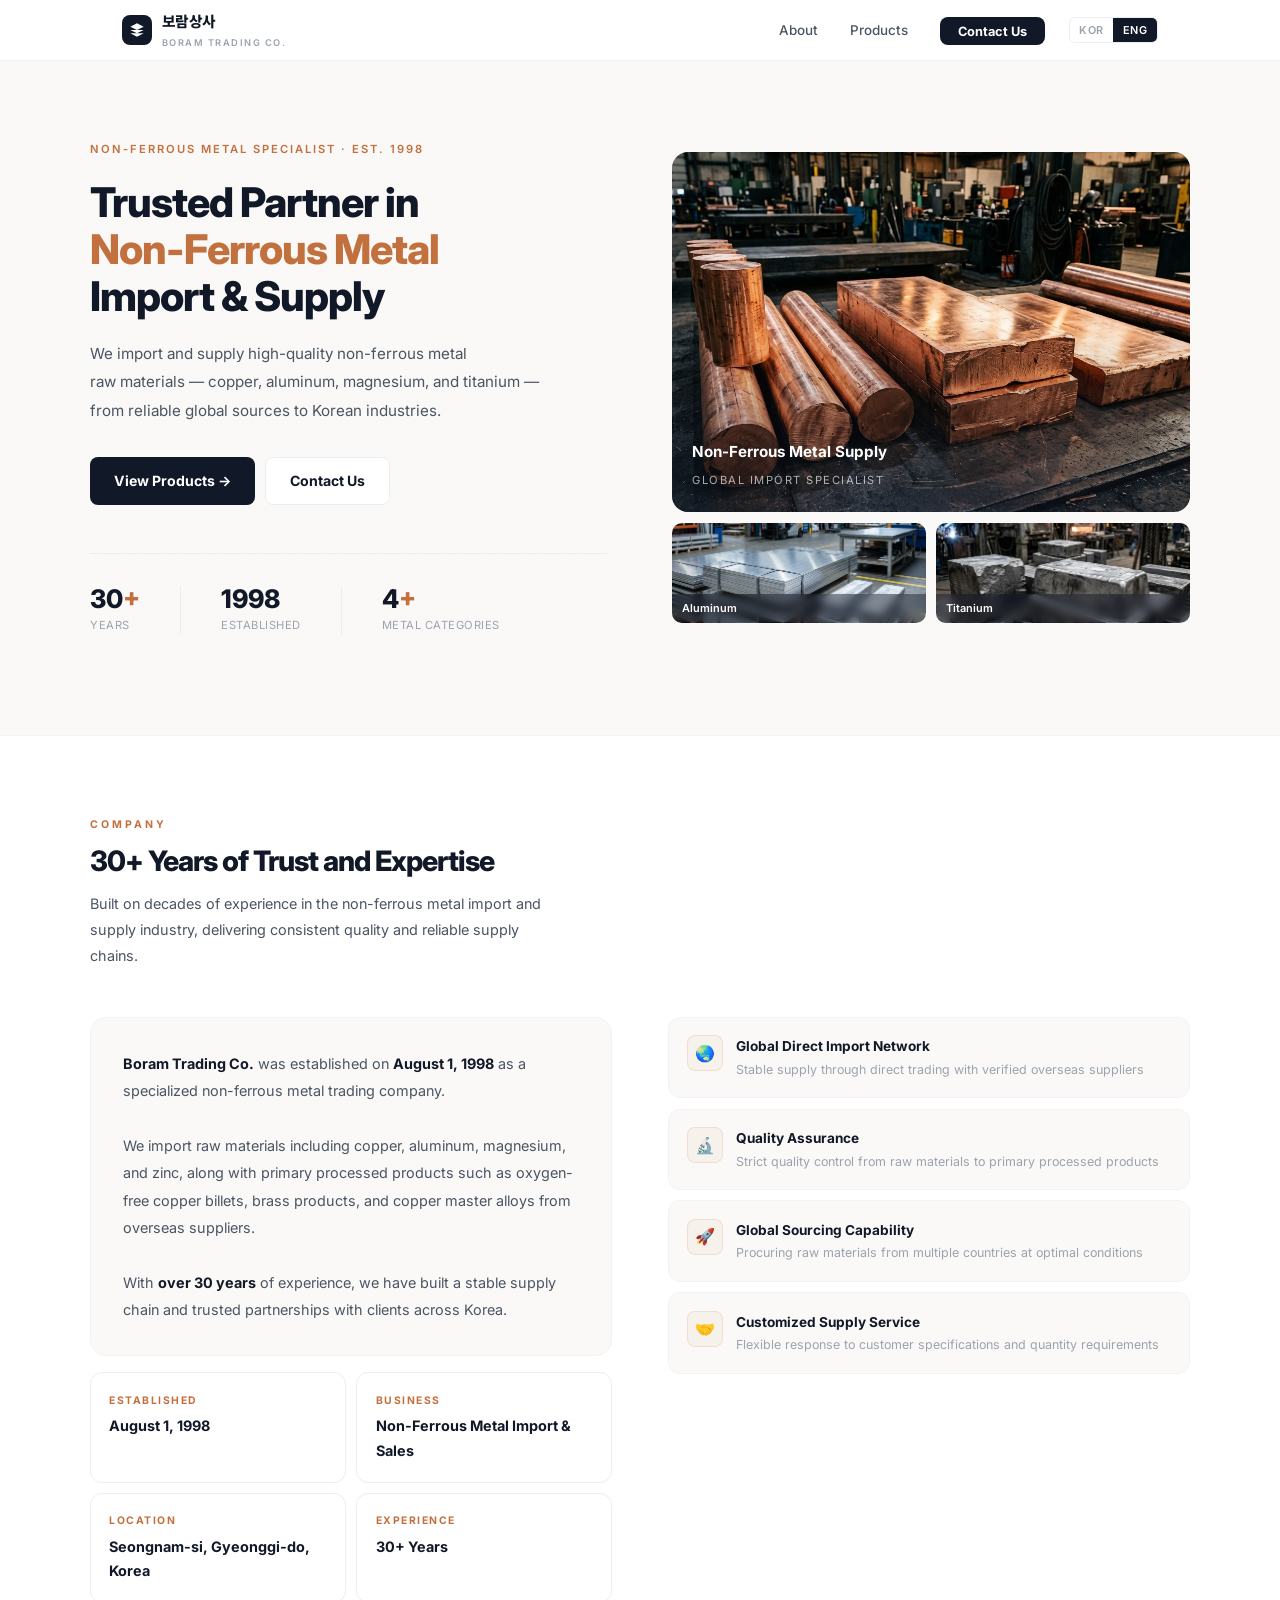
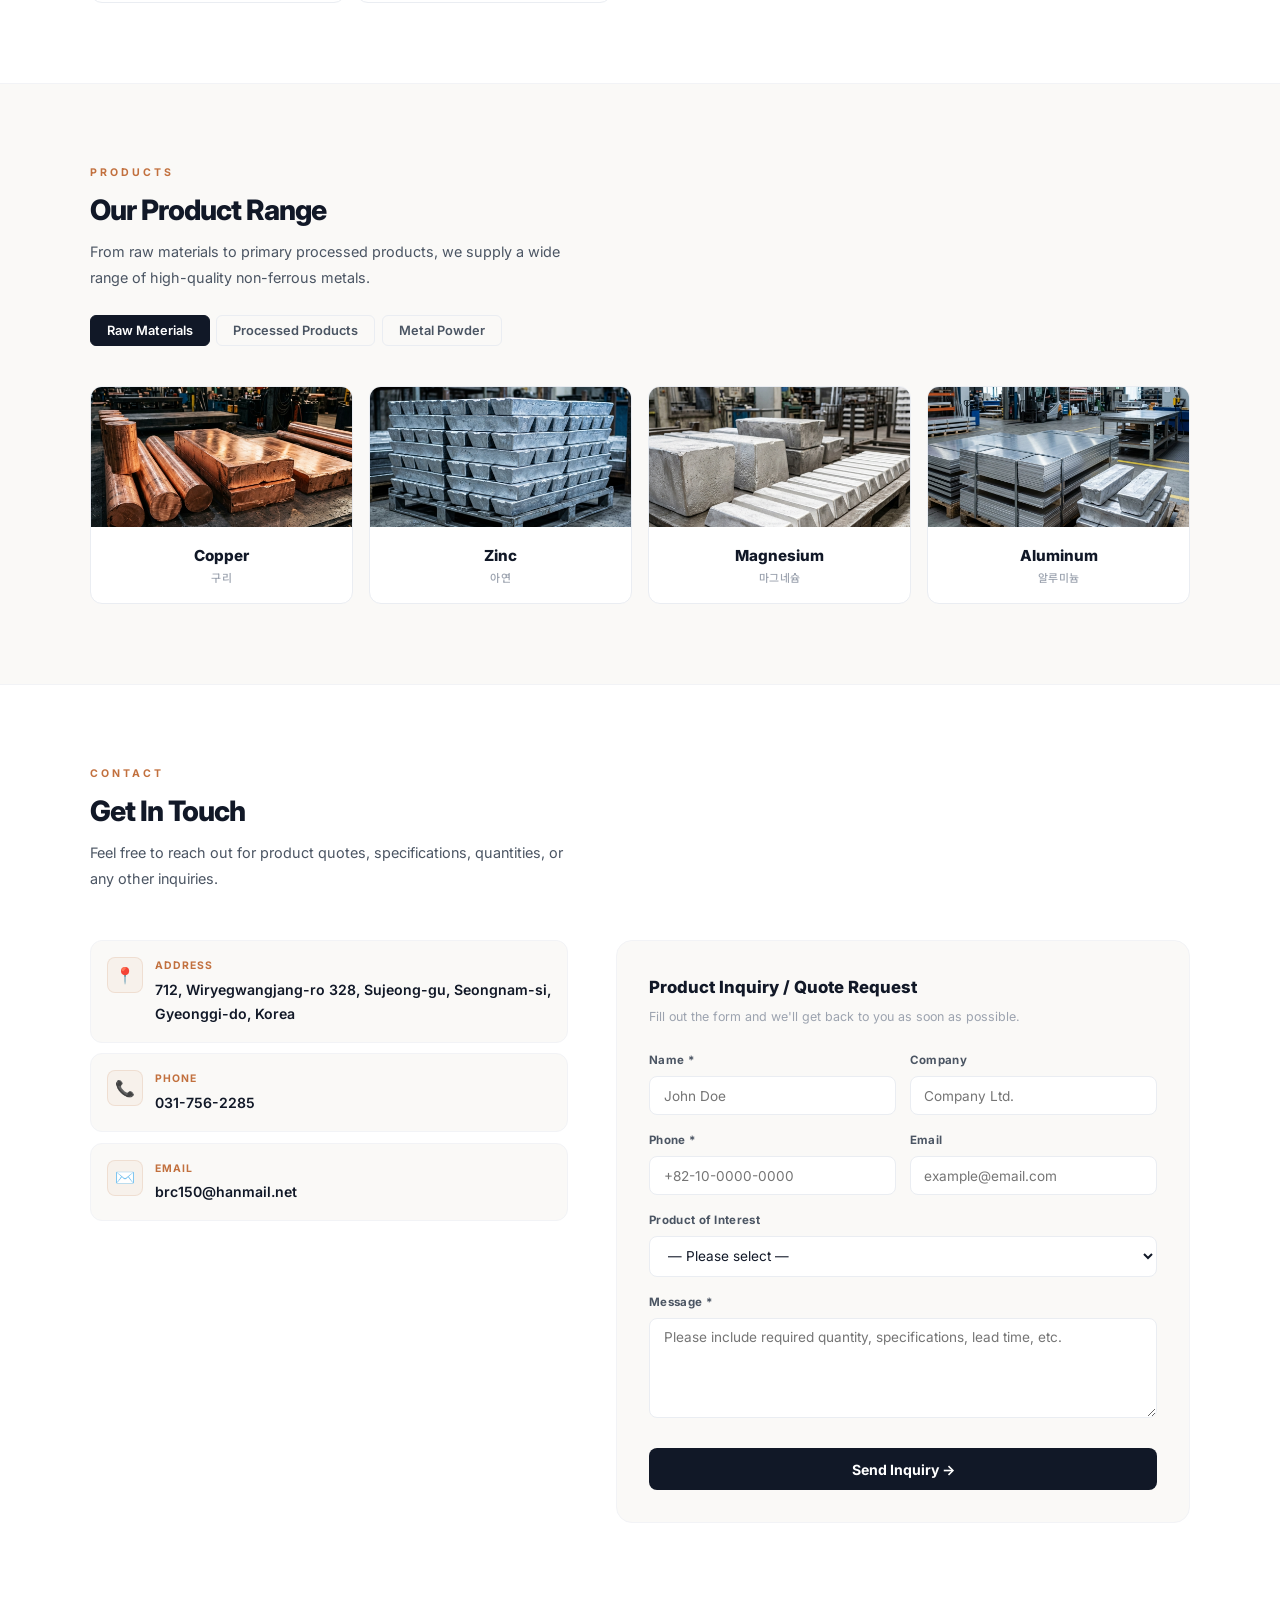
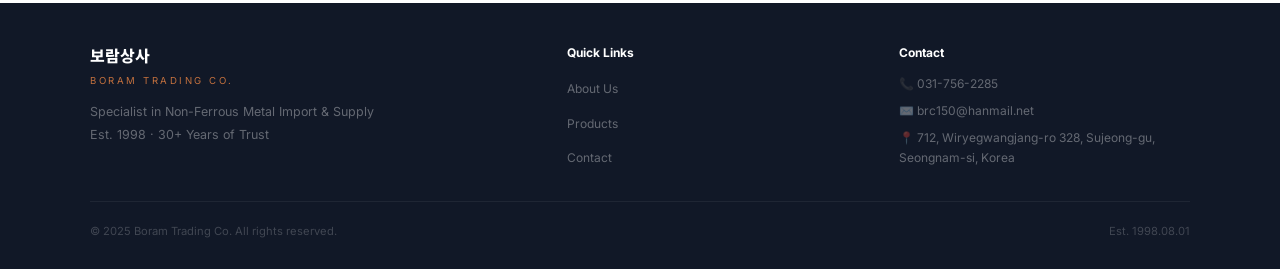
==== index_en.html @ 8846ade7 "Add files via upload" ====
<!DOCTYPE html>
<html lang="en">
<head>
  <meta charset="UTF-8" />
  <meta name="viewport" content="width=device-width, initial-scale=1.0" />
  <title>Boram Trading Co. | Non-Ferrous Metal Import & Supply</title>
  <meta name="description" content="Boram Trading Co. has been a trusted specialist in importing and supplying non-ferrous metal raw materials including copper, aluminum, magnesium, and titanium since 1998." />
  <link rel="preconnect" href="https://fonts.googleapis.com" />
  <link rel="preconnect" href="https://fonts.gstatic.com" crossorigin />
  <link href="https://fonts.googleapis.com/css2?family=Inter:wght@300;400;500;600;700;800;900&family=Noto+Sans+KR:wght@300;400;500;600;700;800&display=swap" rel="stylesheet" />
  <style>
    *, *::before, *::after { box-sizing: border-box; margin: 0; padding: 0; }
    :root {
      --white:#ffffff;--bg:#fafbfc;--bg-warm:#faf9f7;--border:#eaedf2;--border-lt:#f2f3f6;
      --ink:#111827;--ink-mid:#4b5563;--ink-soft:#9ca3af;
      --accent:#c2703e;--accent-hover:#a85d32;--accent-bg:rgba(194,112,62,.06);--accent-bdr:rgba(194,112,62,.15);
      --shadow-xs:0 1px 2px rgba(0,0,0,.04);--shadow-sm:0 1px 8px rgba(0,0,0,.06);--shadow-md:0 4px 24px rgba(0,0,0,.08);
      --radius:12px;--radius-lg:16px;--ease:.3s cubic-bezier(.4,0,.2,1);
    }
    html { scroll-behavior:smooth; }
    body { font-family:'Inter','Noto Sans KR',sans-serif; color:var(--ink); background:var(--white); line-height:1.7; }
    ::-webkit-scrollbar { width:4px; }
    ::-webkit-scrollbar-thumb { background:var(--border); border-radius:4px; }

    nav { position:fixed; top:0; width:100%; z-index:100; background:rgba(255,255,255,.92); backdrop-filter:blur(20px); border-bottom:1px solid var(--border-lt); }
    nav.scrolled { border-color:var(--border); }
    .n-inner { max-width:1100px; margin:0 auto; display:flex; align-items:center; justify-content:space-between; padding:0 2rem; height:60px; }
    .logo { display:flex; align-items:center; gap:.6rem; text-decoration:none; }
    .logo-mark { width:30px; height:30px; border-radius:8px; background:var(--ink); display:flex; align-items:center; justify-content:center; }
    .logo-mark svg { width:16px; height:16px; fill:var(--white); }
    .logo-name { font-size:.92rem; font-weight:800; color:var(--ink); letter-spacing:-.5px; }
    .logo-sub { font-size:.58rem; font-weight:600; color:var(--ink-soft); letter-spacing:1.5px; text-transform:uppercase; }
    .n-right { display:flex; align-items:center; gap:1.5rem; }
    .n-links { display:flex; gap:2rem; list-style:none; }
    .n-links a { font-size:.84rem; font-weight:500; color:var(--ink-mid); text-decoration:none; transition:color var(--ease); }
    .n-links a:hover { color:var(--ink); }
    .n-cta { background:var(--ink); color:var(--white)!important; padding:.42rem 1.1rem; border-radius:8px; font-weight:700!important; font-size:.8rem!important; transition:opacity var(--ease)!important; }
    .n-cta:hover { opacity:.85!important; }
    .lang { display:flex; border:1px solid var(--border); border-radius:6px; overflow:hidden; }
    .lang button { font-size:.68rem; font-weight:600; padding:.3rem .6rem; border:none; background:transparent; color:var(--ink-soft); cursor:pointer; font-family:'Inter',sans-serif; letter-spacing:.5px; transition:all var(--ease); }
    .lang button.active { background:var(--ink); color:var(--white); }
    .hamburger { display:none; flex-direction:column; gap:4px; cursor:pointer; }
    .hamburger span { width:20px; height:1.5px; background:var(--ink); }

    .hero { padding:140px 2rem 100px; background:var(--bg-warm); position:relative; overflow:hidden; }
    .hero::before { content:''; position:absolute; inset:0; pointer-events:none; opacity:.35; background:url("data:image/svg+xml,%3Csvg width='40' height='40' xmlns='http://www.w3.org/2000/svg'%3E%3Cfilter id='n'%3E%3CfeTurbulence baseFrequency='.8' numOctaves='4' stitchTiles='stitch'/%3E%3C/filter%3E%3Crect width='100%25' height='100%25' filter='url(%23n)' opacity='.04'/%3E%3C/svg%3E"); }
    .hero::after { content:''; position:absolute; top:60px; left:50%; transform:translateX(-50%); width:200px; height:1px; background:linear-gradient(90deg,transparent,var(--accent-bdr),transparent); }
    .hero-inner { max-width:1100px; margin:0 auto; display:grid; grid-template-columns:1fr 1fr; gap:4rem; align-items:center; position:relative; z-index:1; }
    .hero-eyebrow { font-size:.7rem; font-weight:600; letter-spacing:2px; text-transform:uppercase; color:var(--accent); margin-bottom:1.25rem; animation:fadeUp .6s ease both; }
    h1 { font-size:clamp(2rem,3.2vw,2.8rem); font-weight:800; line-height:1.15; letter-spacing:-1px; color:var(--ink); margin-bottom:1.25rem; animation:fadeUp .6s .08s ease both; }
    h1 em { font-style:normal; color:var(--accent); }
    .hero-desc { font-size:.95rem; color:var(--ink-mid); line-height:1.85; margin-bottom:2rem; animation:fadeUp .6s .16s ease both; }
    .hero-btns { display:flex; gap:.65rem; animation:fadeUp .6s .24s ease both; }
    .btn { display:inline-flex; align-items:center; gap:.4rem; padding:.7rem 1.5rem; border-radius:8px; font-size:.88rem; font-weight:700; text-decoration:none; cursor:pointer; border:none; transition:all var(--ease); font-family:'Inter','Noto Sans KR',sans-serif; }
    .btn-dark { background:var(--ink); color:var(--white); }
    .btn-dark:hover { opacity:.88; }
    .btn-light { background:var(--white); color:var(--ink); border:1px solid var(--border); }
    .btn-light:hover { border-color:var(--ink); }
    .hero-stats { display:flex; gap:2.5rem; margin-top:3rem; padding-top:2rem; border-top:1px solid var(--border); animation:fadeUp .6s .32s ease both; }
    .st-num { font-family:'Inter',sans-serif; font-size:1.6rem; font-weight:800; color:var(--ink); line-height:1; margin-bottom:.25rem; }
    .st-num b { color:var(--accent); font-weight:inherit; }
    .st-lab { font-size:.7rem; color:var(--ink-soft); letter-spacing:.5px; text-transform:uppercase; }
    .hero-vis { animation:fadeUp .7s .2s ease both; }
    .hero-img-main { border-radius:var(--radius-lg); overflow:hidden; height:360px; position:relative; }
    .hero-img-main img { width:100%; height:100%; object-fit:cover; }
    .hero-img-main::after { content:''; position:absolute; inset:0; background:linear-gradient(to top,rgba(17,24,39,.5) 0%,transparent 50%); }
    .hero-img-cap { position:absolute; bottom:1.25rem; left:1.25rem; z-index:1; }
    .hero-img-cap strong { display:block; font-size:.95rem; font-weight:700; color:white; }
    .hero-img-cap span { font-size:.7rem; color:rgba(255,255,255,.65); letter-spacing:1.5px; text-transform:uppercase; }
    .hero-thumbs { display:grid; grid-template-columns:1fr 1fr; gap:.65rem; margin-top:.65rem; }
    .thumb { border-radius:10px; overflow:hidden; height:100px; position:relative; }
    .thumb img { width:100%; height:100%; object-fit:cover; transition:transform .5s ease; }
    .thumb:hover img { transform:scale(1.06); }
    .thumb-label { position:absolute; bottom:0; left:0; right:0; background:rgba(17,24,39,.45); backdrop-filter:blur(4px); color:white; font-size:.68rem; font-weight:600; padding:.3rem .6rem; }

    section { padding:80px 2rem; }
    .inner { max-width:1100px; margin:0 auto; }
    .tag { font-size:.66rem; font-weight:700; letter-spacing:3px; text-transform:uppercase; color:var(--accent); margin-bottom:.6rem; }
    .sec-title { font-size:clamp(1.5rem,2.2vw,2rem); font-weight:800; letter-spacing:-1px; line-height:1.3; margin-bottom:.7rem; color:var(--ink); }
    .sec-desc { font-size:.9rem; color:var(--ink-mid); max-width:480px; line-height:1.8; }

    #about { background:var(--white); border-top:1px solid var(--border-lt); }
    .about-grid { display:grid; grid-template-columns:1fr 1fr; gap:3.5rem; margin-top:3rem; align-items:start; }
    .about-text { background:var(--bg-warm); border-radius:var(--radius-lg); padding:2rem; border:1px solid var(--border-lt); margin-bottom:1rem; }
    .about-text p { font-size:.9rem; color:var(--ink-mid); line-height:1.9; }
    .about-text strong { color:var(--ink); }
    .kpi-row { display:grid; grid-template-columns:1fr 1fr; gap:.65rem; }
    .kpi { background:var(--white); border:1px solid var(--border); border-radius:var(--radius); padding:1.15rem; transition:transform var(--ease); }
    .kpi:hover { transform:translateY(-2px); }
    .kpi-lab { font-size:.65rem; font-weight:700; color:var(--accent); letter-spacing:1.5px; text-transform:uppercase; margin-bottom:.3rem; }
    .kpi-val { font-size:.9rem; font-weight:700; color:var(--ink); }
    .feat-list { display:flex; flex-direction:column; gap:.65rem; }
    .feat { display:flex; gap:.85rem; padding:1.1rem; border-radius:var(--radius); border:1px solid var(--border-lt); background:var(--bg-warm); transition:border-color var(--ease),transform var(--ease); }
    .feat:hover { border-color:var(--border); transform:translateX(3px); }
    .feat-ico { width:36px; height:36px; border-radius:8px; flex-shrink:0; background:var(--accent-bg); border:1px solid var(--accent-bdr); display:flex; align-items:center; justify-content:center; font-size:1rem; }
    .feat-t { font-size:.85rem; font-weight:700; color:var(--ink); margin-bottom:.15rem; }
    .feat-d { font-size:.78rem; color:var(--ink-soft); line-height:1.5; }

    #products { background:var(--bg-warm); border-top:1px solid var(--border-lt); }
    .prod-head { margin-bottom:2.5rem; }
    .tabs { display:flex; gap:.4rem; margin-top:1.5rem; }
    .tab { background:transparent; border:1px solid var(--border); color:var(--ink-mid); border-radius:6px; padding:.42rem 1rem; font-size:.8rem; font-weight:600; cursor:pointer; transition:all var(--ease); font-family:'Inter','Noto Sans KR',sans-serif; }
    .tab:hover { color:var(--ink); border-color:var(--ink-mid); }
    .tab.active { background:var(--ink); color:var(--white); border-color:var(--ink); }
    .panel { display:none; }
    .panel.active { display:block; animation:fadeUp .3s ease; }
    .raw-g { display:grid; grid-template-columns:repeat(4,1fr); gap:1rem; }
    .raw-c { background:var(--white); border:1px solid var(--border); border-radius:var(--radius); overflow:hidden; transition:all var(--ease); }
    .raw-c:hover { border-color:var(--accent-bdr); box-shadow:var(--shadow-md); transform:translateY(-3px); }
    .raw-c-img { height:140px; overflow:hidden; }
    .raw-c-img img { width:100%; height:100%; object-fit:cover; transition:transform .5s ease; }
    .raw-c:hover .raw-c-img img { transform:scale(1.05); }
    .raw-c-body { padding:1rem; text-align:center; }
    .raw-c-name { font-size:.95rem; font-weight:800; color:var(--ink); }
    .raw-c-en { font-size:.68rem; font-weight:500; color:var(--ink-soft); letter-spacing:.5px; }
    .nf-g { display:grid; grid-template-columns:repeat(3,1fr); gap:1rem; }
    .nf-c { background:var(--white); border:1px solid var(--border); border-radius:var(--radius); overflow:hidden; transition:all var(--ease); }
    .nf-c:hover { border-color:var(--accent-bdr); box-shadow:var(--shadow-md); transform:translateY(-3px); }
    .nf-c.wide { grid-column:span 2; }
    .nf-c-img { height:175px; overflow:hidden; position:relative; }
    .nf-c-img img { width:100%; height:100%; object-fit:cover; transition:transform .5s ease; }
    .nf-c:hover .nf-c-img img { transform:scale(1.05); }
    .nf-badge { position:absolute; top:.65rem; left:.65rem; background:rgba(255,255,255,.9); backdrop-filter:blur(4px); border-radius:100px; padding:.2rem .65rem; font-size:.64rem; font-weight:700; color:var(--ink); letter-spacing:.5px; text-transform:uppercase; }
    .nf-body { padding:1.25rem; }
    .nf-head { margin-bottom:.85rem; }
    .nf-name { font-size:.95rem; font-weight:800; color:var(--ink); }
    .p-list { list-style:none; }
    .p-list li { font-size:.82rem; color:var(--ink-mid); padding:.4rem 0; border-bottom:1px solid var(--border-lt); display:flex; align-items:center; gap:.5rem; }
    .p-list li:last-child { border-bottom:none; }
    .p-list li::before { content:''; width:4px; height:4px; border-radius:50%; background:var(--accent); flex-shrink:0; }
    .p-list li b { color:var(--ink); font-weight:600; }
    .alloy-sec { margin-top:1rem; padding-top:1rem; border-top:1px solid var(--border-lt); }
    .alloy-lab { font-size:.65rem; font-weight:700; color:var(--accent); letter-spacing:1.5px; text-transform:uppercase; margin-bottom:.6rem; }
    .chips { display:flex; flex-wrap:wrap; gap:.35rem; }
    .chip { background:var(--accent-bg); border:1px solid var(--accent-bdr); color:var(--accent); border-radius:100px; padding:.25rem .75rem; font-size:.75rem; font-weight:700; transition:all var(--ease); }
    .chip:hover { background:var(--accent); color:var(--white); border-color:var(--accent); }
    .powder-g { display:grid; grid-template-columns:1fr 1fr; gap:2.5rem; align-items:center; }
    .powder-img { border-radius:var(--radius-lg); overflow:hidden; height:280px; }
    .powder-img img { width:100%; height:100%; object-fit:cover; }
    .powder-txt h3 { font-size:1.35rem; font-weight:800; color:var(--ink); letter-spacing:-.5px; margin-bottom:.65rem; }
    .powder-txt p { font-size:.9rem; color:var(--ink-mid); line-height:1.85; margin-bottom:1.5rem; }

    #contact { background:var(--white); border-top:1px solid var(--border-lt); }
    .contact-g { display:grid; grid-template-columns:1fr 1.2fr; gap:3rem; margin-top:3rem; align-items:start; }
    .c-cards { display:flex; flex-direction:column; gap:.65rem; }
    .c-card { display:flex; gap:.75rem; padding:1rem; border-radius:var(--radius); border:1px solid var(--border-lt); background:var(--bg-warm); transition:border-color var(--ease); }
    .c-card:hover { border-color:var(--border); }
    .c-ico { width:36px; height:36px; border-radius:8px; flex-shrink:0; background:var(--accent-bg); border:1px solid var(--accent-bdr); display:flex; align-items:center; justify-content:center; font-size:1rem; }
    .c-lab { font-size:.65rem; font-weight:700; color:var(--accent); letter-spacing:1px; text-transform:uppercase; margin-bottom:.2rem; }
    .c-val { font-size:.88rem; font-weight:600; color:var(--ink); }
    .c-val a { color:inherit; text-decoration:none; }
    .c-val a:hover { color:var(--accent); }
    .form-box { background:var(--bg-warm); border:1px solid var(--border-lt); border-radius:var(--radius-lg); padding:2rem; }
    .form-title { font-size:1.05rem; font-weight:800; color:var(--ink); margin-bottom:.25rem; }
    .form-sub { font-size:.78rem; color:var(--ink-soft); margin-bottom:1.5rem; }
    .fg { margin-bottom:1rem; }
    .fl { display:block; font-size:.72rem; font-weight:700; color:var(--ink-mid); margin-bottom:.35rem; letter-spacing:.3px; }
    .fi,.ft,.fs { width:100%; padding:.65rem .85rem; border:1px solid var(--border); border-radius:8px; font-family:'Inter','Noto Sans KR',sans-serif; font-size:.85rem; color:var(--ink); background:var(--white); outline:none; transition:border-color var(--ease); }
    .fi:focus,.ft:focus,.fs:focus { border-color:var(--accent); }
    .ft { resize:vertical; min-height:100px; }
    .fr { display:grid; grid-template-columns:1fr 1fr; gap:.85rem; }
    .f-btn { width:100%; background:var(--ink); color:var(--white); border:none; border-radius:8px; padding:.8rem; font-size:.88rem; font-weight:700; font-family:'Inter','Noto Sans KR',sans-serif; cursor:pointer; transition:opacity var(--ease); margin-top:.35rem; }
    .f-btn:hover { opacity:.85; }
    .f-ok { display:none; text-align:center; padding:2rem; }
    .f-ok p { color:var(--ink-mid); font-size:.88rem; }

    footer { background:var(--ink); padding:2.5rem 2rem 1.75rem; }
    .foot-inner { max-width:1100px; margin:0 auto; display:grid; grid-template-columns:1.5fr 1fr 1fr; gap:2.5rem; }
    .foot-name { font-size:1rem; font-weight:800; color:white; margin-bottom:.15rem; }
    .foot-en { font-size:.6rem; letter-spacing:2.5px; color:var(--accent); text-transform:uppercase; margin-bottom:.75rem; }
    .foot-tag { font-size:.78rem; color:rgba(255,255,255,.35); line-height:1.8; }
    .foot-col-t { font-size:.75rem; font-weight:700; color:white; margin-bottom:.65rem; }
    .foot-links { list-style:none; }
    .foot-links li { margin-bottom:.45rem; }
    .foot-links a { font-size:.75rem; color:rgba(255,255,255,.35); text-decoration:none; transition:color var(--ease); }
    .foot-links a:hover { color:var(--accent); }
    .foot-info li { font-size:.75rem; color:rgba(255,255,255,.35); margin-bottom:.4rem; list-style:none; }
    .foot-bot { max-width:1100px; margin:1.5rem auto 0; padding-top:1.25rem; border-top:1px solid rgba(255,255,255,.06); display:flex; justify-content:space-between; flex-wrap:wrap; gap:.5rem; font-size:.7rem; color:rgba(255,255,255,.2); }

    @keyframes fadeUp { from{opacity:0;transform:translateY(16px);}to{opacity:1;transform:none;} }
    .reveal { opacity:0; transform:translateY(18px); transition:opacity .55s ease,transform .55s ease; }
    .reveal.visible { opacity:1; transform:none; }

    @media(max-width:960px) {
      .hero-inner{grid-template-columns:1fr;}.hero-vis{display:none;}.about-grid{grid-template-columns:1fr;gap:2rem;}.nf-g{grid-template-columns:1fr;}.nf-c.wide{grid-column:span 1;}.raw-g{grid-template-columns:1fr 1fr;}.contact-g{grid-template-columns:1fr;}.foot-inner{grid-template-columns:1fr;gap:1.5rem;}.powder-g{grid-template-columns:1fr;}
    }
    @media(max-width:600px) {
      section{padding:60px 1.25rem;}.n-links{display:none;}.n-links.open{display:flex;flex-direction:column;position:fixed;top:60px;left:0;right:0;background:white;padding:1.25rem;z-index:99;border-bottom:1px solid var(--border);}.n-links.open li{border-bottom:1px solid var(--border-lt);}.n-links.open a{display:block;padding:.8rem 0;}.hamburger{display:flex;}.raw-g{grid-template-columns:1fr 1fr;}.kpi-row{grid-template-columns:1fr;}.fr{grid-template-columns:1fr;}
    }
  </style>
</head>
<body>
  <nav id="navbar">
    <div class="n-inner">
      <a href="#top" class="logo">
        <div class="logo-mark"><svg viewBox="0 0 24 24"><path d="M12 2L2 7l10 5 10-5-10-5zM2 17l10 5 10-5M2 12l10 5 10-5"/></svg></div>
        <div><div class="logo-name">보람상사</div><div class="logo-sub">Boram Trading Co.</div></div>
      </a>
      <div class="n-right">
        <ul class="n-links" id="navLinks">
          <li><a href="#about">About</a></li>
          <li><a href="#products">Products</a></li>
          <li><a href="#contact" class="n-cta">Contact Us</a></li>
        </ul>
        <div class="lang">
          <button onclick="window.location.href='index.html'">KOR</button>
          <button class="active">ENG</button>
        </div>
        <div class="hamburger" onclick="document.getElementById('navLinks').classList.toggle('open')"><span></span><span></span><span></span></div>
      </div>
    </div>
  </nav>

  <section class="hero" id="top">
    <div class="hero-inner">
      <div>
        <div class="hero-eyebrow">Non-Ferrous Metal Specialist · Est. 1998</div>
        <h1>Trusted Partner in<br /><em>Non-Ferrous Metal</em><br />Import & Supply</h1>
        <p class="hero-desc">We import and supply high-quality non-ferrous metal<br />raw materials — copper, aluminum, magnesium, and titanium —<br />from reliable global sources to Korean industries.</p>
        <div class="hero-btns">
          <a href="#products" class="btn btn-dark">View Products →</a>
          <a href="#contact" class="btn btn-light">Contact Us</a>
        </div>
        <div class="hero-stats">
          <div><div class="st-num">30<b>+</b></div><div class="st-lab">Years</div></div>
          <div style="width:1px;background:var(--border)"></div>
          <div><div class="st-num">1998</div><div class="st-lab">Established</div></div>
          <div style="width:1px;background:var(--border)"></div>
          <div><div class="st-num">4<b>+</b></div><div class="st-lab">Metal Categories</div></div>
        </div>
      </div>
      <div class="hero-vis">
        <div class="hero-img-main">
          <img src="img_copper.png" alt="Copper Products" />
          <div class="hero-img-cap"><strong>Non-Ferrous Metal Supply</strong><span>Global Import Specialist</span></div>
        </div>
        <div class="hero-thumbs">
          <div class="thumb"><img src="img_aluminum.png" alt="Aluminum" /><div class="thumb-label">Aluminum</div></div>
          <div class="thumb"><img src="img_titanium.png" alt="Titanium" /><div class="thumb-label">Titanium</div></div>
        </div>
      </div>
    </div>
  </section>

  <section id="about">
    <div class="inner">
      <div class="tag">Company</div>
      <h2 class="sec-title">30+ Years of Trust and Expertise</h2>
      <p class="sec-desc">Built on decades of experience in the non-ferrous metal import and supply industry, delivering consistent quality and reliable supply chains.</p>
      <div class="about-grid">
        <div class="reveal">
          <div class="about-text">
            <p><strong>Boram Trading Co.</strong> was established on <strong>August 1, 1998</strong> as a specialized non-ferrous metal trading company.<br /><br />We import raw materials including copper, aluminum, magnesium, and zinc, along with primary processed products such as oxygen-free copper billets, brass products, and copper master alloys from overseas suppliers.<br /><br />With <strong>over 30 years</strong> of experience, we have built a stable supply chain and trusted partnerships with clients across Korea.</p>
          </div>
          <div class="kpi-row">
            <div class="kpi"><div class="kpi-lab">Established</div><div class="kpi-val">August 1, 1998</div></div>
            <div class="kpi"><div class="kpi-lab">Business</div><div class="kpi-val">Non-Ferrous Metal Import & Sales</div></div>
            <div class="kpi"><div class="kpi-lab">Location</div><div class="kpi-val">Seongnam-si, Gyeonggi-do, Korea</div></div>
            <div class="kpi"><div class="kpi-lab">Experience</div><div class="kpi-val">30+ Years</div></div>
          </div>
        </div>
        <div class="feat-list reveal">
          <div class="feat"><div class="feat-ico">🌏</div><div><div class="feat-t">Global Direct Import Network</div><div class="feat-d">Stable supply through direct trading with verified overseas suppliers</div></div></div>
          <div class="feat"><div class="feat-ico">🔬</div><div><div class="feat-t">Quality Assurance</div><div class="feat-d">Strict quality control from raw materials to primary processed products</div></div></div>
          <div class="feat"><div class="feat-ico">🚀</div><div><div class="feat-t">Global Sourcing Capability</div><div class="feat-d">Procuring raw materials from multiple countries at optimal conditions</div></div></div>
          <div class="feat"><div class="feat-ico">🤝</div><div><div class="feat-t">Customized Supply Service</div><div class="feat-d">Flexible response to customer specifications and quantity requirements</div></div></div>
        </div>
      </div>
    </div>
  </section>

  <section id="products">
    <div class="inner">
      <div class="prod-head">
        <div class="tag">Products</div>
        <h2 class="sec-title">Our Product Range</h2>
        <p class="sec-desc">From raw materials to primary processed products, we supply a wide range of high-quality non-ferrous metals.</p>
        <div class="tabs">
          <button class="tab active" id="tab-raw" onclick="switchTab('raw')">Raw Materials</button>
          <button class="tab" id="tab-nonfer" onclick="switchTab('nonfer')">Processed Products</button>
          <button class="tab" id="tab-powder" onclick="switchTab('powder')">Metal Powder</button>
        </div>
      </div>
      <div class="panel active reveal" id="panel-raw">
        <div class="raw-g">
          <div class="raw-c"><div class="raw-c-img"><img src="img_copper.png" alt="Copper" /></div><div class="raw-c-body"><div class="raw-c-name">Copper</div><div class="raw-c-en">구리</div></div></div>
          <div class="raw-c"><div class="raw-c-img"><img src="img_zinc.png" alt="Zinc" /></div><div class="raw-c-body"><div class="raw-c-name">Zinc</div><div class="raw-c-en">아연</div></div></div>
          <div class="raw-c"><div class="raw-c-img"><img src="img_magnesium.png" alt="Magnesium" /></div><div class="raw-c-body"><div class="raw-c-name">Magnesium</div><div class="raw-c-en">마그네슘</div></div></div>
          <div class="raw-c"><div class="raw-c-img"><img src="img_aluminum.png" alt="Aluminum" /></div><div class="raw-c-body"><div class="raw-c-name">Aluminum</div><div class="raw-c-en">알루미늄</div></div></div>
        </div>
      </div>
      <div class="panel reveal" id="panel-nonfer">
        <div class="nf-g">
          <div class="nf-c wide">
            <div class="nf-c-img"><img src="img_copper.png" alt="Copper Products" /><div class="nf-badge">Copper Products</div></div>
            <div class="nf-body">
              <div class="nf-head"><div class="nf-name">Copper</div></div>
              <ul class="p-list">
                <li><b>Brass Products</b> — 황동제품</li>
                <li><b>Copper Strip</b> — 스트립</li>
                <li><b>Copper Slab / Cake</b> — 슬라브 (케이크)</li>
                <li><b>Oxygen-Free Copper Billet</b> — 무산소동 빌레트</li>
              </ul>
              <div class="alloy-sec">
                <div class="alloy-lab">Copper Master Alloy · 구리모합금</div>
                <div class="chips">
                  <span class="chip">CuMg 50%</span>
                  <span class="chip">CuCr 10%</span>
                  <span class="chip">CuZr 10%</span>
                  <span class="chip">CuP 15%</span>
                </div>
              </div>
            </div>
          </div>
          <div class="nf-c">
            <div class="nf-c-img"><img src="img_aluminum.png" alt="Aluminum" /><div class="nf-badge">Aluminum</div></div>
            <div class="nf-body"><div class="nf-head"><div class="nf-name">Aluminum</div></div><ul class="p-list"><li><b>Aluminum Plate</b> — 알루미늄 플레이트</li></ul></div>
          </div>
          <div class="nf-c">
            <div class="nf-c-img"><img src="img_titanium.png" alt="Titanium" /><div class="nf-badge">Titanium</div></div>
            <div class="nf-body"><div class="nf-head"><div class="nf-name">Titanium</div></div><ul class="p-list"><li><b>Titanium Material</b></li><li>Inquire for specifications</li></ul></div>
          </div>
        </div>
      </div>
      <div class="panel reveal" id="panel-powder">
        <div class="powder-g">
          <div class="powder-img"><img src="img_powder.png" alt="Metal Powder" /></div>
          <div class="powder-txt">
            <h3>Metal Powder</h3>
            <p>We handle non-ferrous metal powder materials.<br />Please contact us with your required material and specifications — we'll respond promptly.</p>
            <a href="#contact" class="btn btn-dark">Inquire About Powder →</a>
          </div>
        </div>
      </div>
    </div>
  </section>

  <section id="contact">
    <div class="inner">
      <div class="tag">Contact</div>
      <h2 class="sec-title">Get In Touch</h2>
      <p class="sec-desc">Feel free to reach out for product quotes, specifications, quantities, or any other inquiries.</p>
      <div class="contact-g">
        <div class="c-cards reveal">
          <div class="c-card"><div class="c-ico">📍</div><div><div class="c-lab">Address</div><div class="c-val">712, Wiryegwangjang-ro 328, Sujeong-gu, Seongnam-si, Gyeonggi-do, Korea</div></div></div>
          <div class="c-card"><div class="c-ico">📞</div><div><div class="c-lab">Phone</div><div class="c-val"><a href="tel:031-756-2285">031-756-2285</a></div></div></div>
          <div class="c-card"><div class="c-ico">✉️</div><div><div class="c-lab">Email</div><div class="c-val"><a href="mailto:brc150@hanmail.net">brc150@hanmail.net</a></div></div></div>
        </div>
        <div class="form-box reveal">
          <div class="form-title">Product Inquiry / Quote Request</div>
          <div class="form-sub">Fill out the form and we'll get back to you as soon as possible.</div>
          <form id="contactForm" onsubmit="submitForm(event)">
            <div class="fr"><div class="fg"><label class="fl">Name *</label><input class="fi" type="text" placeholder="John Doe" required /></div><div class="fg"><label class="fl">Company</label><input class="fi" type="text" placeholder="Company Ltd." /></div></div>
            <div class="fr"><div class="fg"><label class="fl">Phone *</label><input class="fi" type="tel" placeholder="+82-10-0000-0000" required /></div><div class="fg"><label class="fl">Email</label><input class="fi" type="email" placeholder="example@email.com" /></div></div>
            <div class="fg"><label class="fl">Product of Interest</label>
              <select class="fs"><option value="">— Please select —</option>
                <optgroup label="Raw Materials"><option>Copper</option><option>Zinc</option><option>Magnesium</option><option>Aluminum</option></optgroup>
                <optgroup label="Processed Products"><option>Oxygen-Free Copper Billet</option><option>Copper Slab / Cake</option><option>Copper Strip</option><option>Brass Products</option><option>Copper Master Alloy</option><option>Aluminum Plate</option><option>Titanium</option></optgroup>
                <optgroup label="Powder"><option>Metal Powder</option></optgroup>
                <option>Other</option>
              </select>
            </div>
            <div class="fg"><label class="fl">Message *</label><textarea class="ft" placeholder="Please include required quantity, specifications, lead time, etc." required></textarea></div>
            <button type="submit" class="f-btn" id="submitBtn">Send Inquiry →</button>
          </form>
          <div class="f-ok" id="formOk"><p>✅ <strong>Your inquiry has been received!</strong><br />We will get back to you shortly.</p></div>
        </div>
      </div>
    </div>
  </section>

  <footer>
    <div class="foot-inner">
      <div><div class="foot-name">보람상사</div><div class="foot-en">Boram Trading Co.</div><p class="foot-tag">Specialist in Non-Ferrous Metal Import & Supply<br />Est. 1998 · 30+ Years of Trust</p></div>
      <div><div class="foot-col-t">Quick Links</div><ul class="foot-links"><li><a href="#about">About Us</a></li><li><a href="#products">Products</a></li><li><a href="#contact">Contact</a></li></ul></div>
      <div><div class="foot-col-t">Contact</div><ul class="foot-info"><li>📞 031-756-2285</li><li>✉️ brc150@hanmail.net</li><li>📍 712, Wiryegwangjang-ro 328, Sujeong-gu, Seongnam-si, Korea</li></ul></div>
    </div>
    <div class="foot-bot"><span>© 2025 Boram Trading Co. All rights reserved.</span><span>Est. 1998.08.01</span></div>
  </footer>

  <script>
    const nb=document.getElementById('navbar');
    window.addEventListener('scroll',()=>nb.classList.toggle('scrolled',scrollY>15));
    document.querySelectorAll('.n-links a').forEach(a=>a.addEventListener('click',()=>document.getElementById('navLinks').classList.remove('open')));
    function switchTab(t){['raw','nonfer','powder'].forEach(x=>{document.getElementById('tab-'+x).classList.toggle('active',x===t);document.getElementById('panel-'+x).classList.toggle('active',x===t);});}
    document.querySelectorAll('.reveal').forEach(el=>new IntersectionObserver(es=>{if(es[0].isIntersecting)es[0].target.classList.add('visible');},{threshold:.1}).observe(el));
    function submitForm(e){e.preventDefault();const b=document.getElementById('submitBtn');b.textContent='Sending...';b.disabled=true;setTimeout(()=>{document.getElementById('contactForm').style.display='none';document.getElementById('formOk').style.display='block';},700);}
  </script>
</body>
</html>
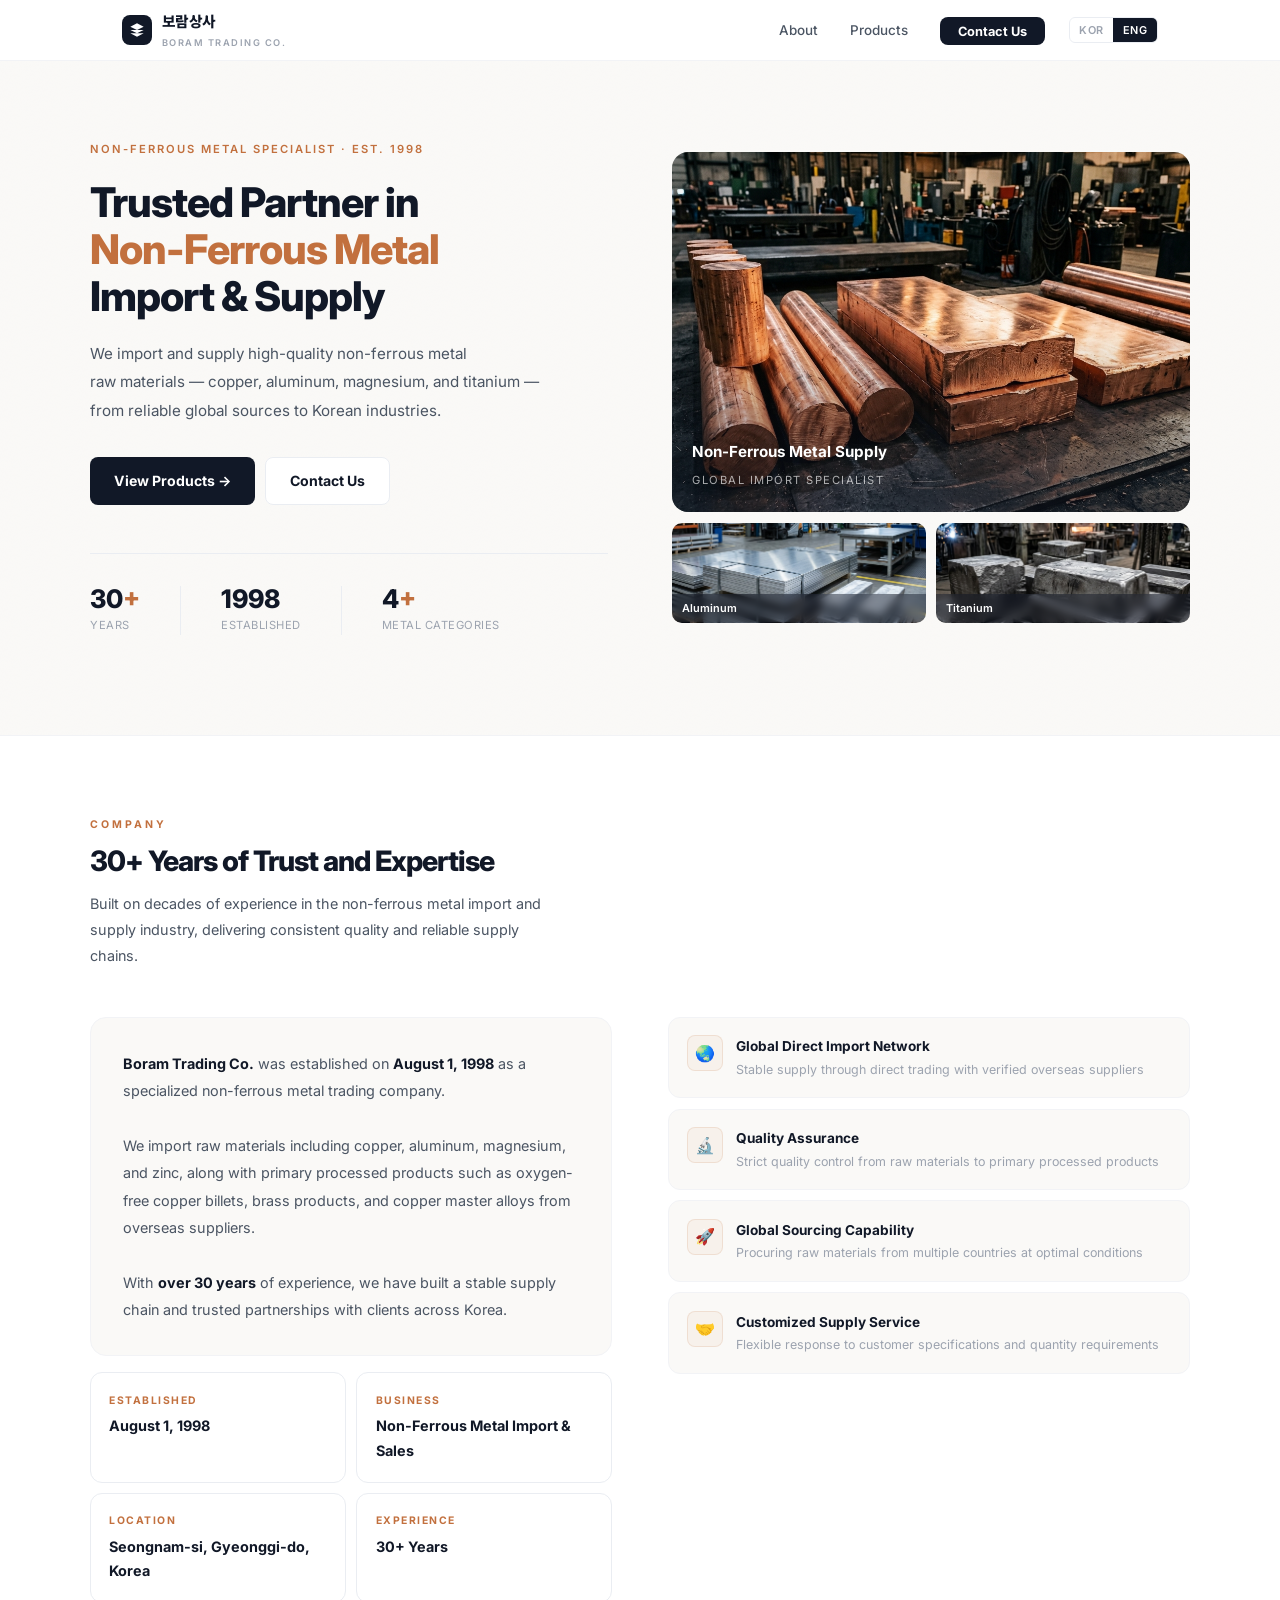
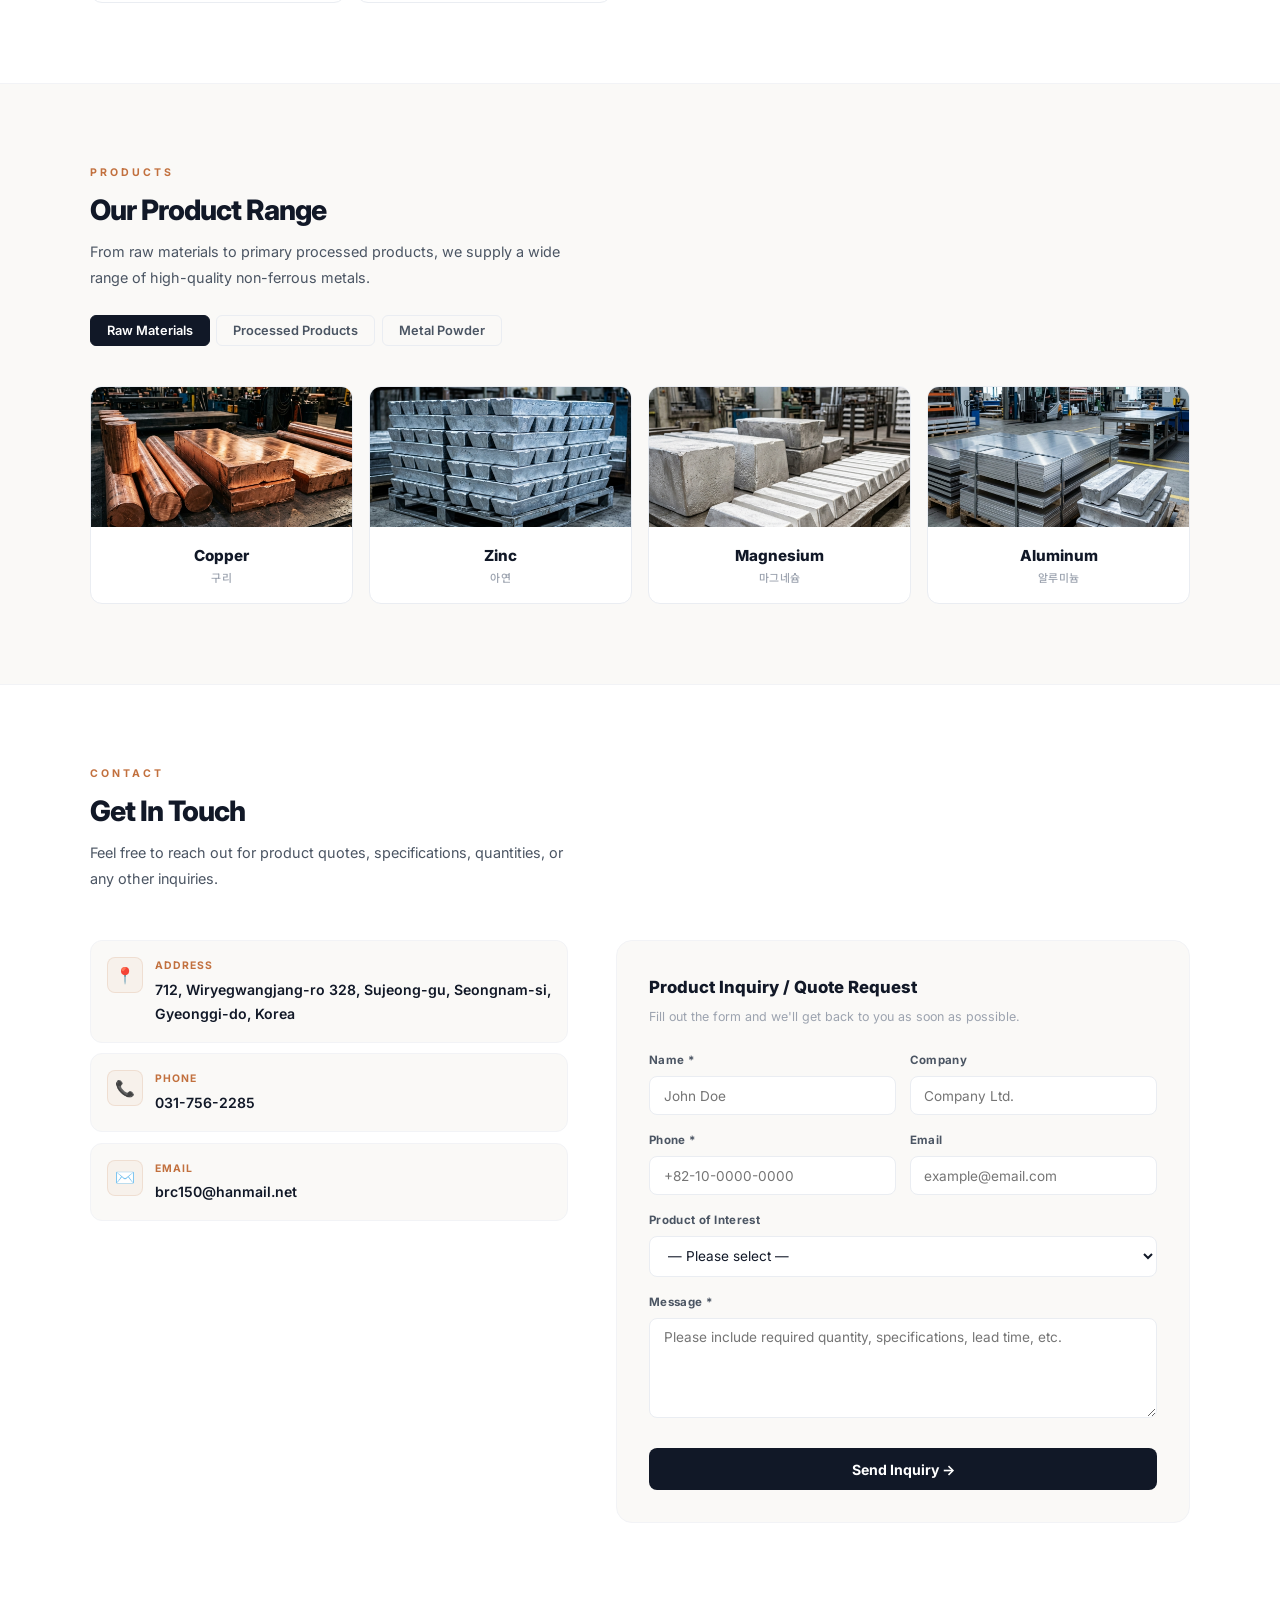
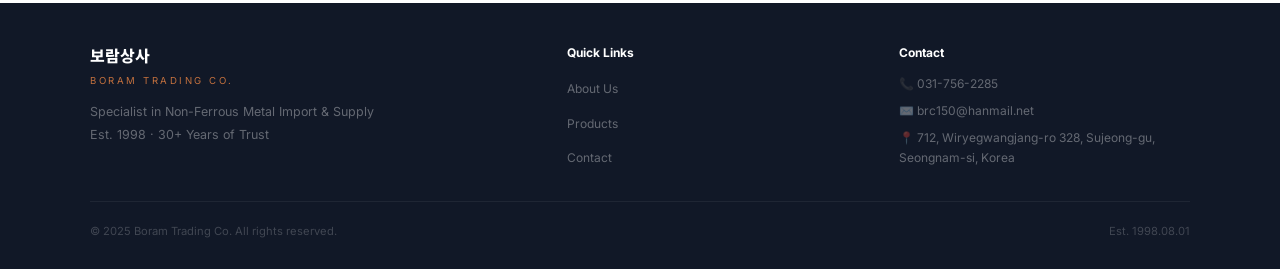
==== commit f219faa8: "Add files via upload" ====
--- a/index_en.html
+++ b/index_en.html
@@ -304,10 +304,10 @@
               <div class="alloy-sec">
                 <div class="alloy-lab">Copper Master Alloy · 구리모합금</div>
                 <div class="chips">
-                  <span class="chip">CuMg 50%</span>
-                  <span class="chip">CuCr 10%</span>
-                  <span class="chip">CuZr 10%</span>
-                  <span class="chip">CuP 15%</span>
+                  <span class="chip">CuMg 50% <small>마그네슘동</small></span>
+                  <span class="chip">CuCr 10% <small>크롬동</small></span>
+                  <span class="chip">CuZr 10% <small>지르코늄동</small></span>
+                  <span class="chip">CuP 15% <small>인동</small></span>
                 </div>
               </div>
             </div>
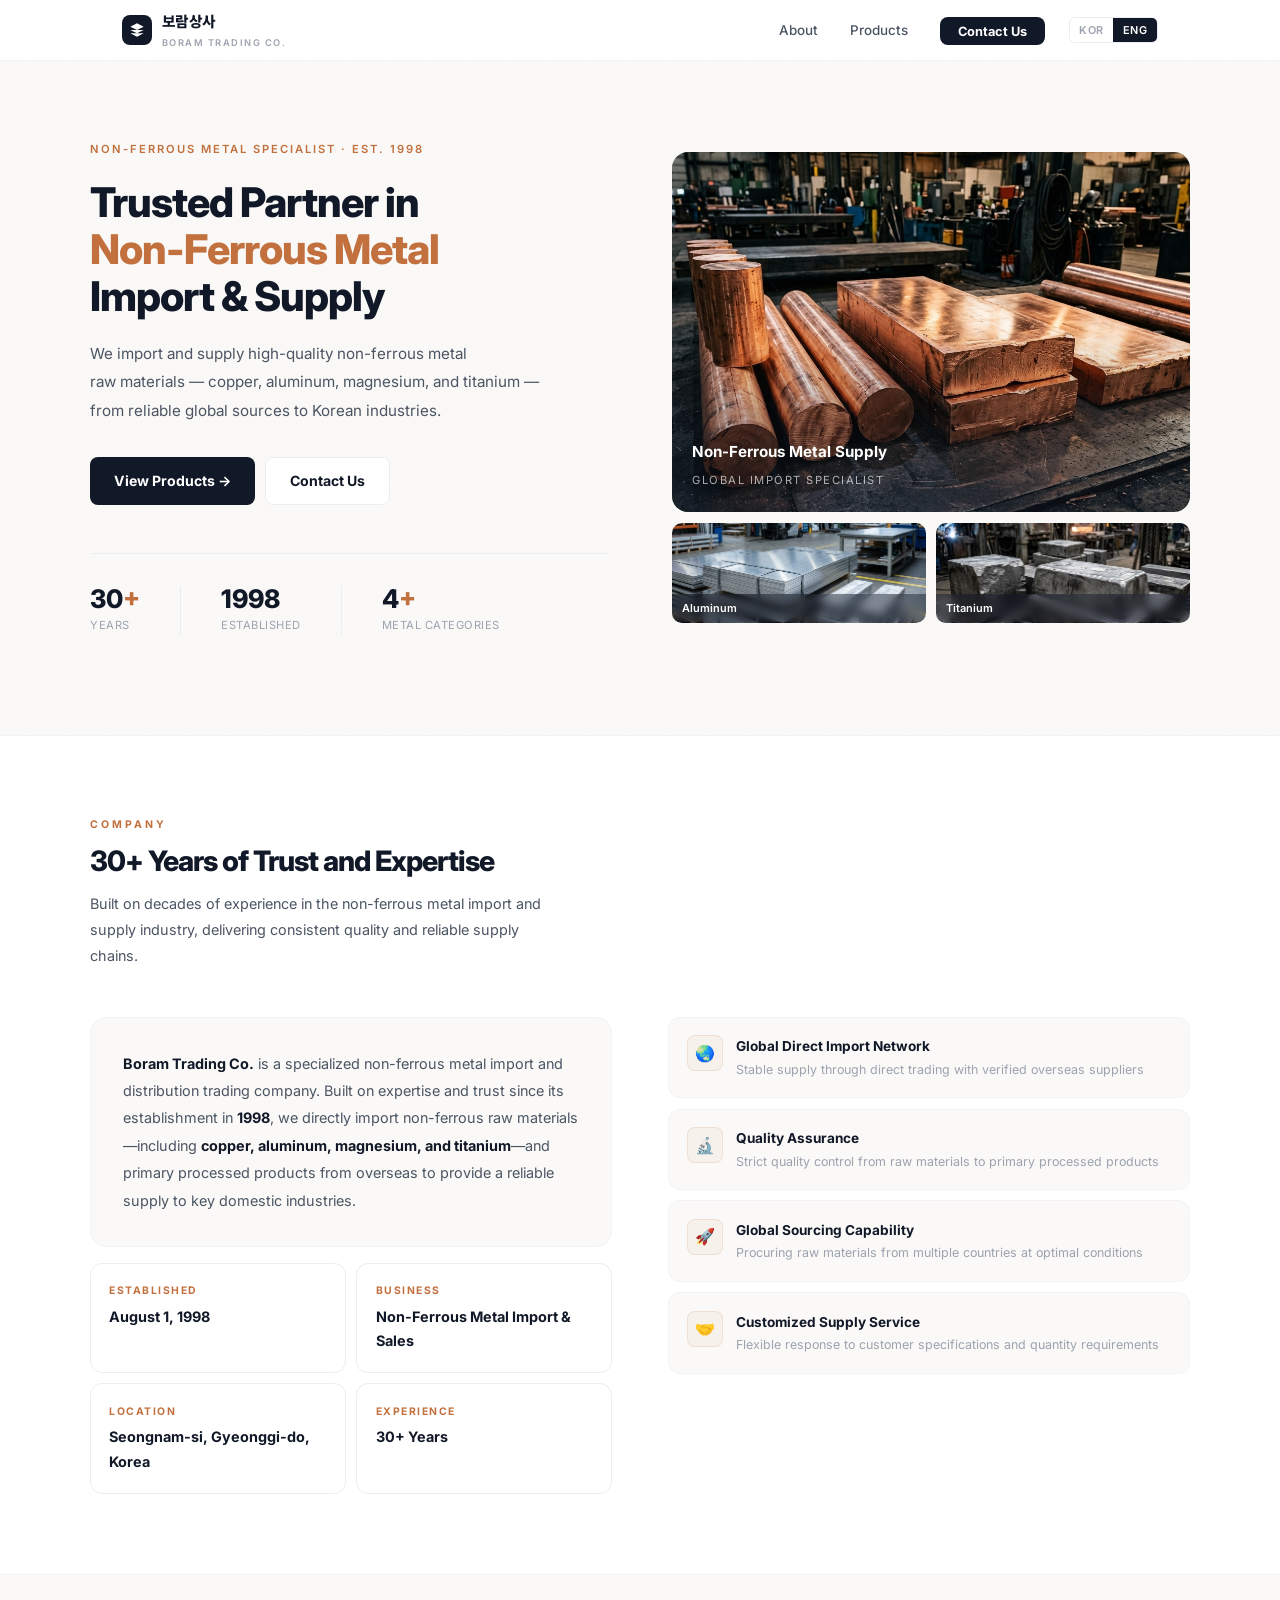
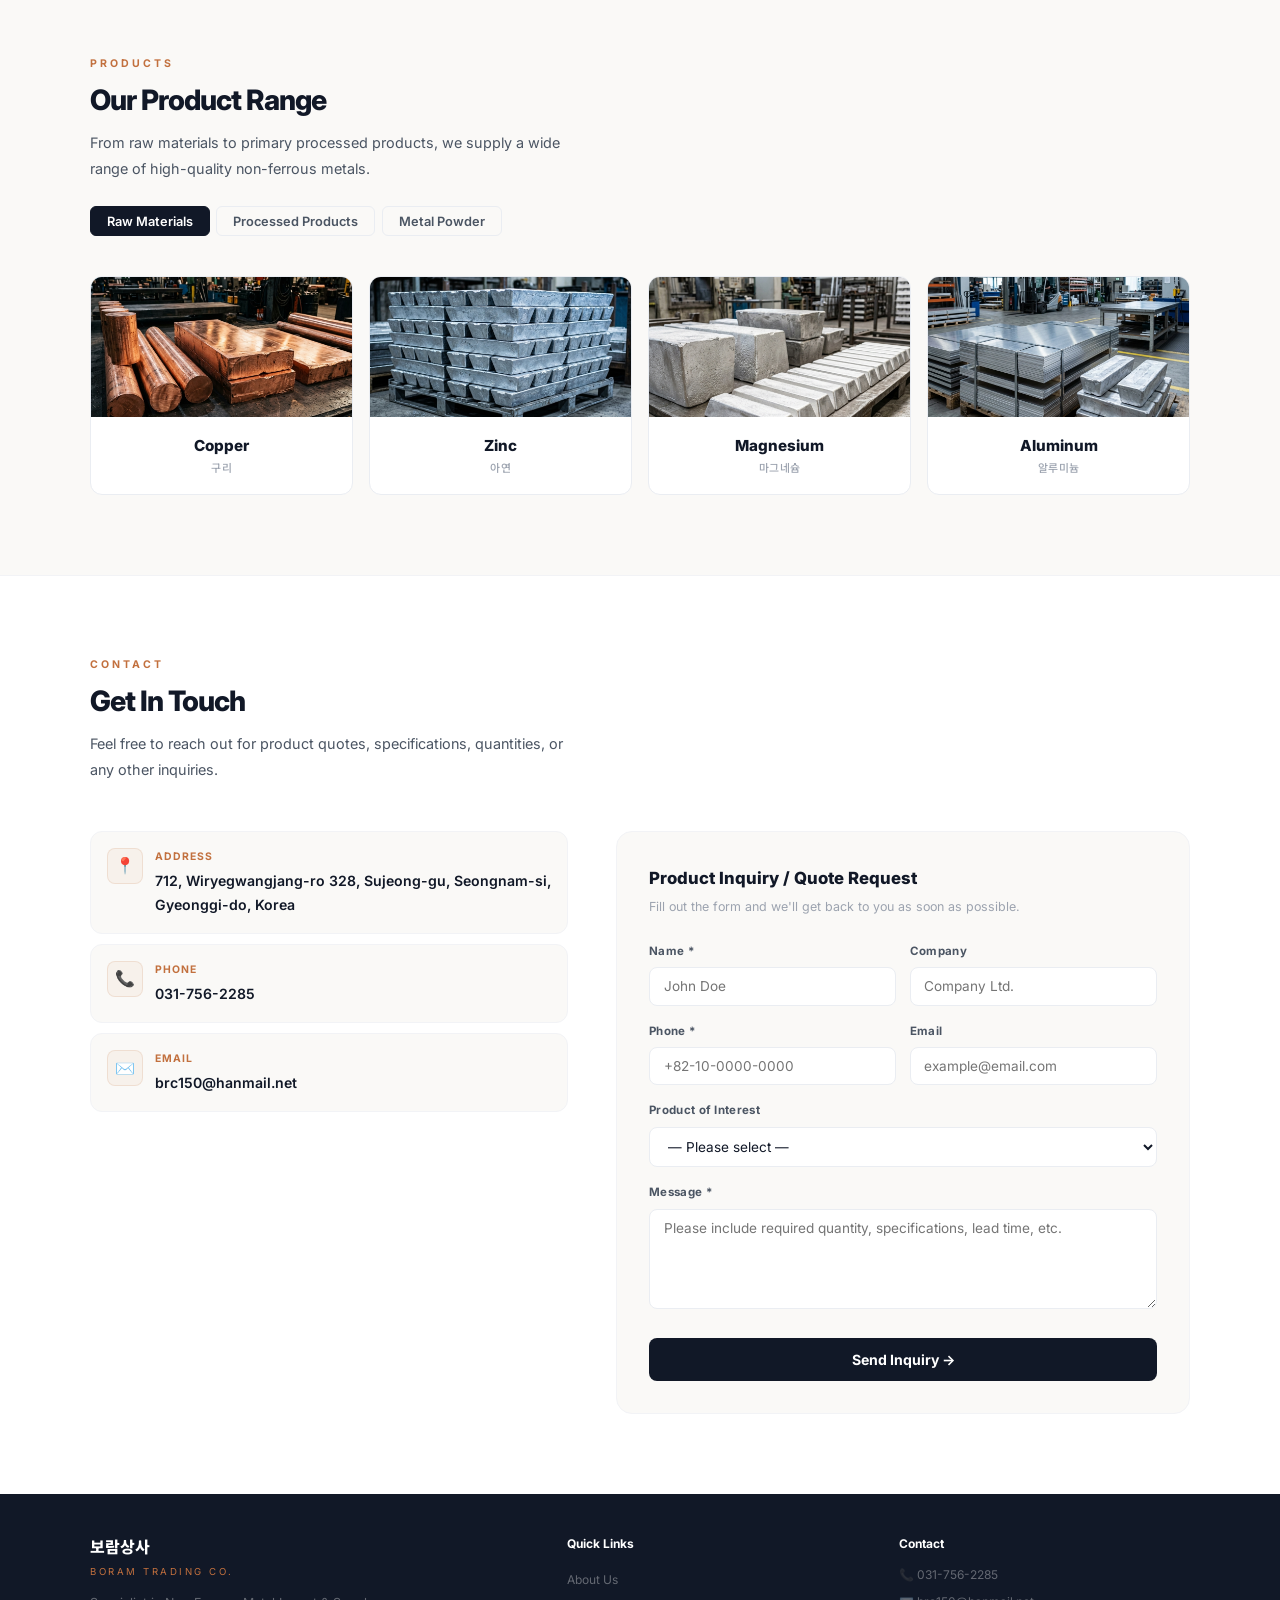
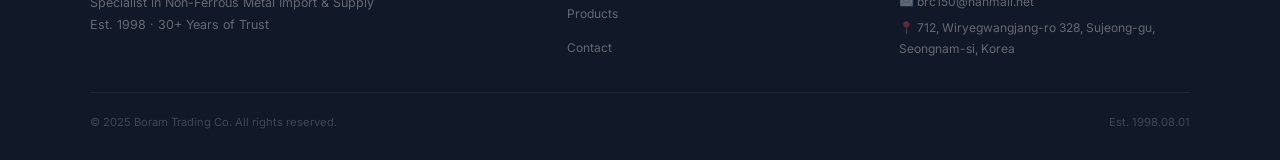
==== commit 8ac08e23: "Add files via upload" ====
--- a/index_en.html
+++ b/index_en.html
@@ -250,7 +250,7 @@
       <div class="about-grid">
         <div class="reveal">
           <div class="about-text">
-            <p><strong>Boram Trading Co.</strong> was established on <strong>August 1, 1998</strong> as a specialized non-ferrous metal trading company.<br /><br />We import raw materials including copper, aluminum, magnesium, and zinc, along with primary processed products such as oxygen-free copper billets, brass products, and copper master alloys from overseas suppliers.<br /><br />With <strong>over 30 years</strong> of experience, we have built a stable supply chain and trusted partnerships with clients across Korea.</p>
+            <p><strong>Boram Trading Co.</strong> is a specialized non-ferrous metal import and distribution trading company. Built on expertise and trust since its establishment in <strong>1998</strong>, we directly import non-ferrous raw materials—including <strong>copper, aluminum, magnesium, and titanium</strong>—and primary processed products from overseas to provide a reliable supply to key domestic industries.</p>
           </div>
           <div class="kpi-row">
             <div class="kpi"><div class="kpi-lab">Established</div><div class="kpi-val">August 1, 1998</div></div>
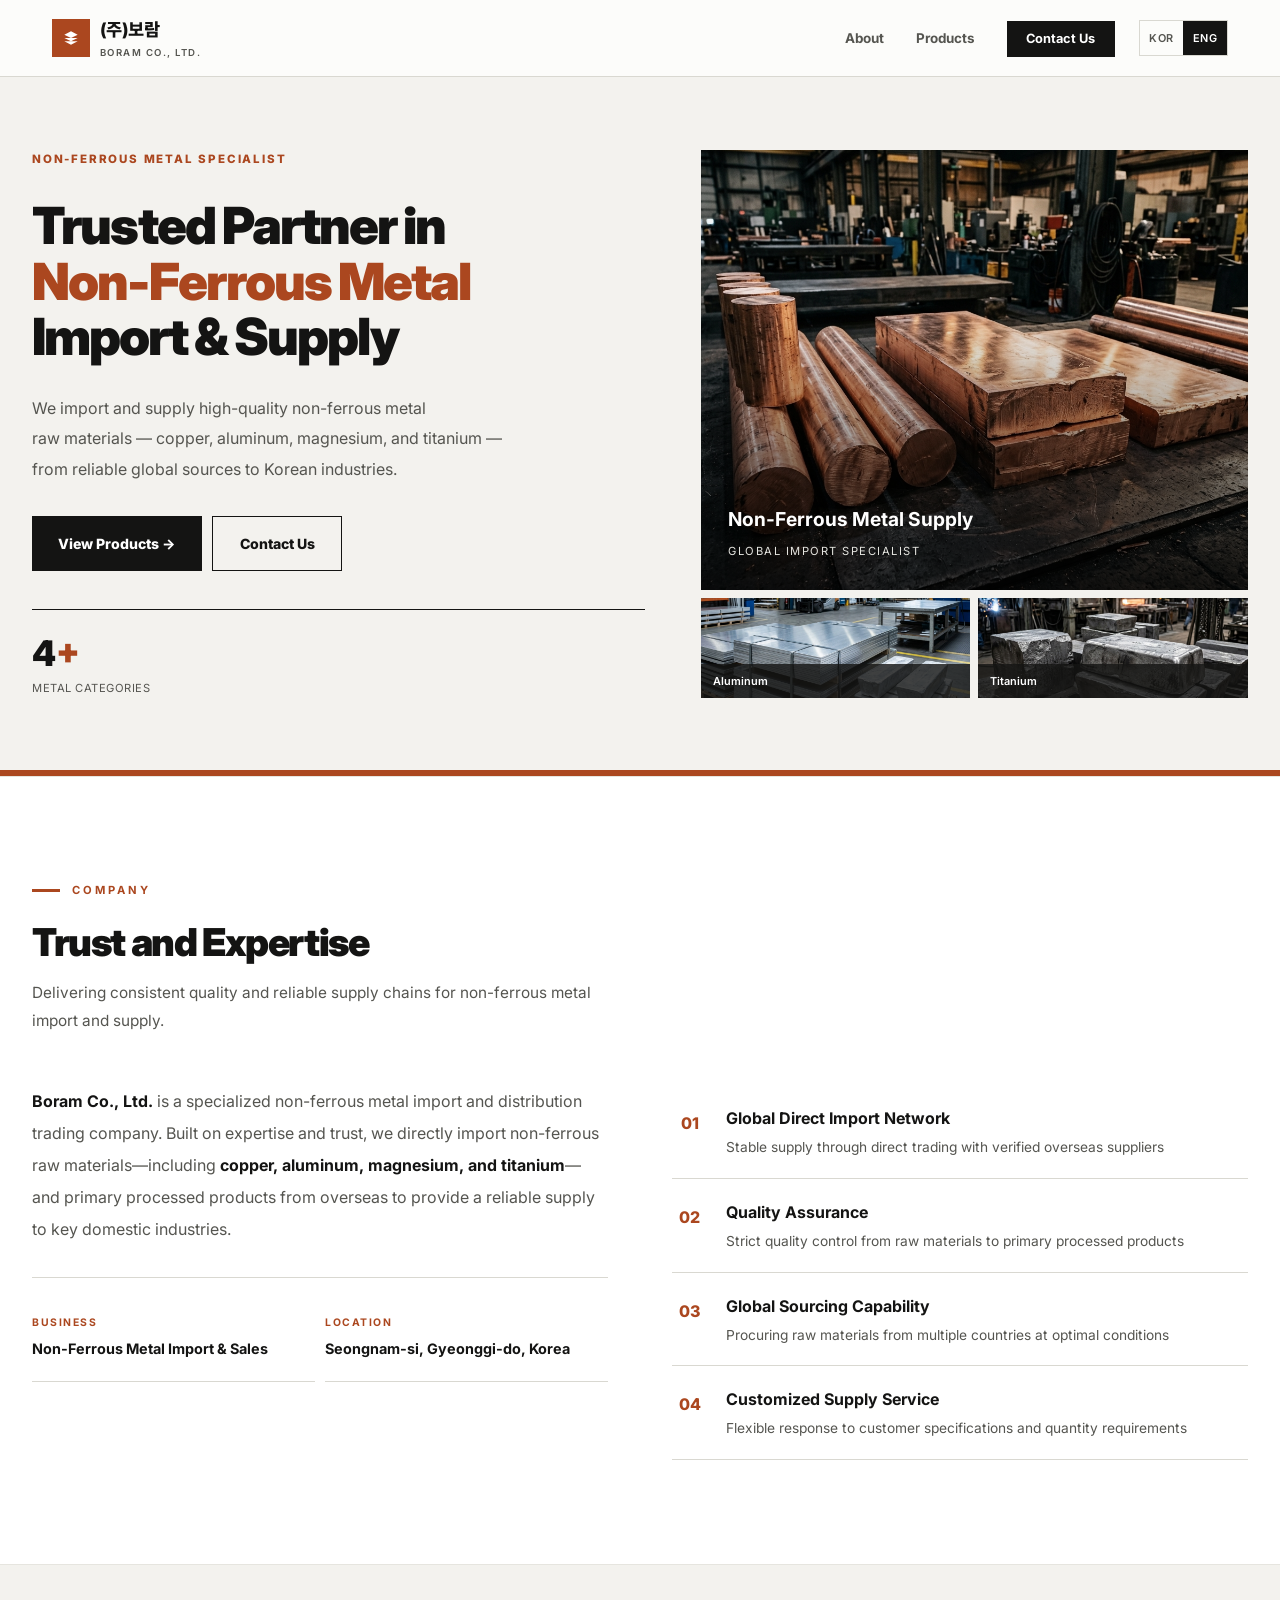
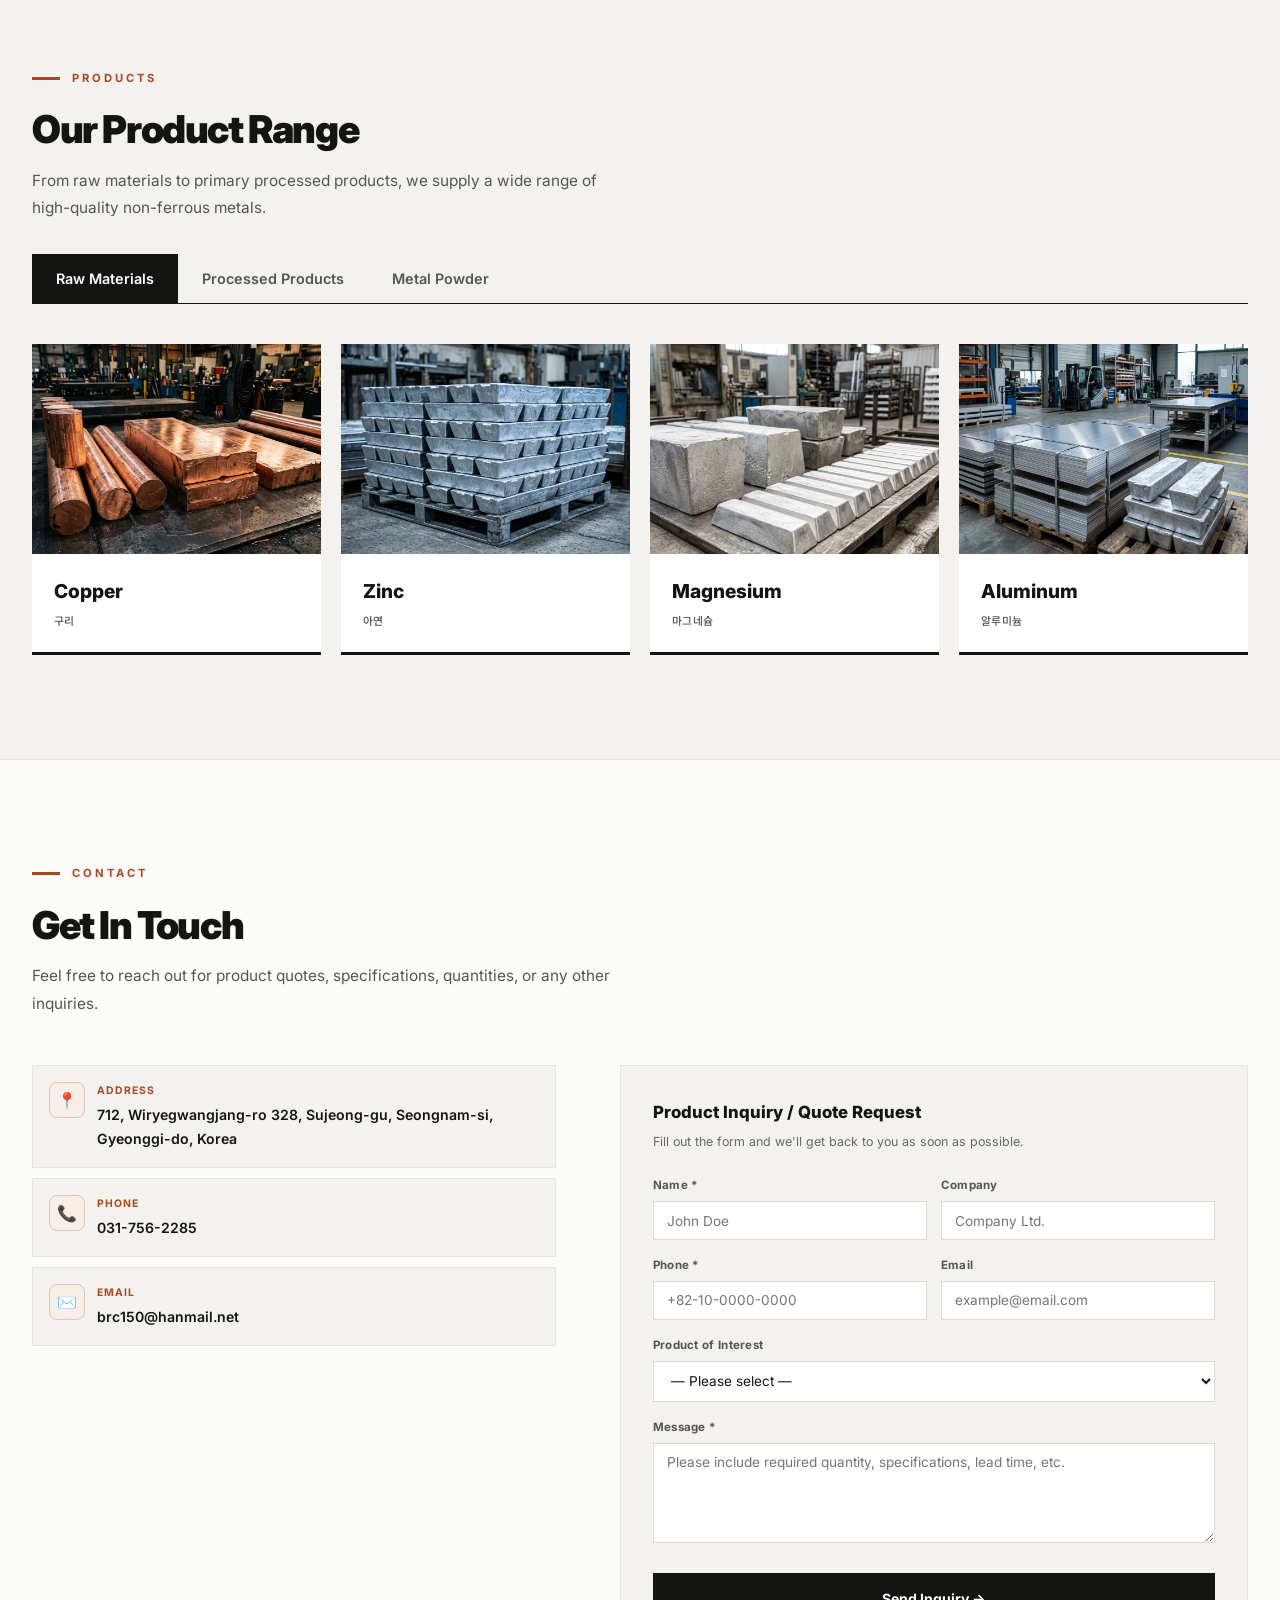
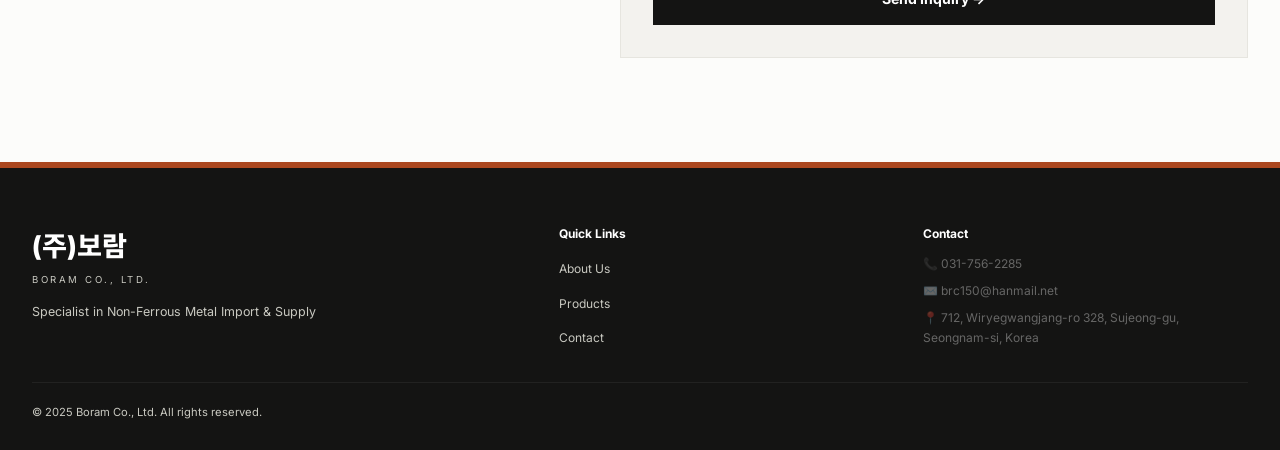
==== commit 17a62fe0: "Add files via upload" ====
--- a/index_en.html
+++ b/index_en.html
@@ -3,8 +3,8 @@
 <head>
   <meta charset="UTF-8" />
   <meta name="viewport" content="width=device-width, initial-scale=1.0" />
-  <title>Boram Trading Co. | Non-Ferrous Metal Import & Supply</title>
-  <meta name="description" content="Boram Trading Co. has been a trusted specialist in importing and supplying non-ferrous metal raw materials including copper, aluminum, magnesium, and titanium since 1998." />
+  <title>Boram Co., Ltd. | Non-Ferrous Metal Import & Supply</title>
+  <meta name="description" content="Boram Co., Ltd. has been a trusted specialist in importing and supplying non-ferrous metal raw materials including copper, aluminum, magnesium, and titanium." />
   <link rel="preconnect" href="https://fonts.googleapis.com" />
   <link rel="preconnect" href="https://fonts.gstatic.com" crossorigin />
   <link href="https://fonts.googleapis.com/css2?family=Inter:wght@300;400;500;600;700;800;900&family=Noto+Sans+KR:wght@300;400;500;600;700;800&display=swap" rel="stylesheet" />
@@ -188,13 +188,14 @@
       section{padding:60px 1.25rem;}.n-links{display:none;}.n-links.open{display:flex;flex-direction:column;position:fixed;top:60px;left:0;right:0;background:white;padding:1.25rem;z-index:99;border-bottom:1px solid var(--border);}.n-links.open li{border-bottom:1px solid var(--border-lt);}.n-links.open a{display:block;padding:.8rem 0;}.hamburger{display:flex;}.raw-g{grid-template-columns:1fr 1fr;}.kpi-row{grid-template-columns:1fr;}.fr{grid-template-columns:1fr;}
     }
   </style>
+  <link rel="stylesheet" href="design.css" />
 </head>
 <body>
   <nav id="navbar">
     <div class="n-inner">
       <a href="#top" class="logo">
         <div class="logo-mark"><svg viewBox="0 0 24 24"><path d="M12 2L2 7l10 5 10-5-10-5zM2 17l10 5 10-5M2 12l10 5 10-5"/></svg></div>
-        <div><div class="logo-name">보람상사</div><div class="logo-sub">Boram Trading Co.</div></div>
+        <div><div class="logo-name">(주)보람</div><div class="logo-sub">Boram Co., Ltd.</div></div>
       </a>
       <div class="n-right">
         <ul class="n-links" id="navLinks">
@@ -214,7 +215,7 @@
   <section class="hero" id="top">
     <div class="hero-inner">
       <div>
-        <div class="hero-eyebrow">Non-Ferrous Metal Specialist · Est. 1998</div>
+        <div class="hero-eyebrow">Non-Ferrous Metal Specialist</div>
         <h1>Trusted Partner in<br /><em>Non-Ferrous Metal</em><br />Import & Supply</h1>
         <p class="hero-desc">We import and supply high-quality non-ferrous metal<br />raw materials — copper, aluminum, magnesium, and titanium —<br />from reliable global sources to Korean industries.</p>
         <div class="hero-btns">
@@ -222,10 +223,6 @@
           <a href="#contact" class="btn btn-light">Contact Us</a>
         </div>
         <div class="hero-stats">
-          <div><div class="st-num">30<b>+</b></div><div class="st-lab">Years</div></div>
-          <div style="width:1px;background:var(--border)"></div>
-          <div><div class="st-num">1998</div><div class="st-lab">Established</div></div>
-          <div style="width:1px;background:var(--border)"></div>
           <div><div class="st-num">4<b>+</b></div><div class="st-lab">Metal Categories</div></div>
         </div>
       </div>
@@ -245,18 +242,16 @@
   <section id="about">
     <div class="inner">
       <div class="tag">Company</div>
-      <h2 class="sec-title">30+ Years of Trust and Expertise</h2>
-      <p class="sec-desc">Built on decades of experience in the non-ferrous metal import and supply industry, delivering consistent quality and reliable supply chains.</p>
+      <h2 class="sec-title">Trust and Expertise</h2>
+      <p class="sec-desc">Delivering consistent quality and reliable supply chains for non-ferrous metal import and supply.</p>
       <div class="about-grid">
         <div class="reveal">
           <div class="about-text">
-            <p><strong>Boram Trading Co.</strong> is a specialized non-ferrous metal import and distribution trading company. Built on expertise and trust since its establishment in <strong>1998</strong>, we directly import non-ferrous raw materials—including <strong>copper, aluminum, magnesium, and titanium</strong>—and primary processed products from overseas to provide a reliable supply to key domestic industries.</p>
+            <p><strong>Boram Co., Ltd.</strong> is a specialized non-ferrous metal import and distribution trading company. Built on expertise and trust, we directly import non-ferrous raw materials—including <strong>copper, aluminum, magnesium, and titanium</strong>—and primary processed products from overseas to provide a reliable supply to key domestic industries.</p>
           </div>
           <div class="kpi-row">
-            <div class="kpi"><div class="kpi-lab">Established</div><div class="kpi-val">August 1, 1998</div></div>
             <div class="kpi"><div class="kpi-lab">Business</div><div class="kpi-val">Non-Ferrous Metal Import & Sales</div></div>
             <div class="kpi"><div class="kpi-lab">Location</div><div class="kpi-val">Seongnam-si, Gyeonggi-do, Korea</div></div>
-            <div class="kpi"><div class="kpi-lab">Experience</div><div class="kpi-val">30+ Years</div></div>
           </div>
         </div>
         <div class="feat-list reveal">
@@ -371,11 +366,11 @@
 
   <footer>
     <div class="foot-inner">
-      <div><div class="foot-name">보람상사</div><div class="foot-en">Boram Trading Co.</div><p class="foot-tag">Specialist in Non-Ferrous Metal Import & Supply<br />Est. 1998 · 30+ Years of Trust</p></div>
+      <div><div class="foot-name">(주)보람</div><div class="foot-en">Boram Co., Ltd.</div><p class="foot-tag">Specialist in Non-Ferrous Metal Import & Supply</p></div>
       <div><div class="foot-col-t">Quick Links</div><ul class="foot-links"><li><a href="#about">About Us</a></li><li><a href="#products">Products</a></li><li><a href="#contact">Contact</a></li></ul></div>
       <div><div class="foot-col-t">Contact</div><ul class="foot-info"><li>📞 031-756-2285</li><li>✉️ brc150@hanmail.net</li><li>📍 712, Wiryegwangjang-ro 328, Sujeong-gu, Seongnam-si, Korea</li></ul></div>
     </div>
-    <div class="foot-bot"><span>© 2025 Boram Trading Co. All rights reserved.</span><span>Est. 1998.08.01</span></div>
+    <div class="foot-bot"><span>© 2025 Boram Co., Ltd. All rights reserved.</span></div>
   </footer>
 
   <script>
--- a/design.css
+++ b/design.css
@@ -0,0 +1,49 @@
+/* Boram: bold typography, quiet surfaces, copper accents. */
+:root{--ink:#141413;--ink-mid:#555550;--ink-soft:#686862;--bg-warm:#f3f2ee;--border:#d9d8d1;--border-lt:#e6e5df;--accent:#ab471f;--accent-hover:#873717;--accent-bg:#f8eee8;--accent-bdr:#e6c4b4;--radius:0px;--radius-lg:0px}
+body{background:#fcfcfa}section{scroll-margin-top:84px;padding:104px 2rem}
+.inner,.n-inner,.hero-inner,.foot-inner,.foot-bot{max-width:1240px}
+nav{background:rgba(252,252,250,.96);border-bottom:1px solid var(--border)}
+.n-inner{height:76px}.logo-mark{width:38px;height:38px;border-radius:0;background:var(--accent)}
+.logo-name{font-size:1.1rem}.logo-sub{color:var(--ink-mid);font-size:.6rem}
+.n-links a{font-weight:700}.n-cta,.lang,.btn,.tab,.thumb,.nf-badge,.chip,.feat-ico,.f-btn{border-radius:0}
+.n-cta{padding:.65rem 1.2rem}.lang button{min-height:34px;color:var(--ink-mid)}
+.hero{padding:150px 2rem 78px;background:var(--bg-warm)}
+.hero::before{display:none}.hero::after{top:auto;bottom:0;left:0;transform:none;width:100%;height:6px;background:var(--accent)}
+.hero-inner{grid-template-columns:1.12fr 1fr;gap:3.5rem;align-items:center}
+.hero-eyebrow{font-size:.72rem;font-weight:800;letter-spacing:1.8px;margin-bottom:1.8rem}
+h1{font-size:clamp(2.7rem,4.3vw,4.1rem);line-height:1.22;letter-spacing:-2.5px;font-weight:900;margin-bottom:1.8rem;word-break:keep-all}
+html[lang=en] h1{font-size:clamp(2.6rem,4vw,3.85rem);line-height:1.08;letter-spacing:-2px}
+.hero-desc{font-size:1rem;line-height:1.9;max-width:490px}
+.btn{min-height:52px;padding:.9rem 1.65rem;font-weight:800}.btn-dark:hover{background:var(--accent);opacity:1}
+.btn-light{background:transparent;border-color:var(--ink)}.hero-btns{flex-wrap:wrap}
+.hero-stats{gap:2rem;margin-top:2.4rem;padding-top:1.6rem;border-top:1px solid var(--ink)}
+.st-num{font-size:2.2rem;font-weight:900}.st-lab{margin-top:.5rem;color:var(--ink-mid)}
+.hero-img-main{height:440px;border-radius:0}.hero-img-main img{filter:saturate(.82);object-position:center}
+.hero-img-main::after{background:linear-gradient(0deg,rgba(0,0,0,.76),transparent 65%)}
+.hero-img-cap{bottom:1.7rem;left:1.7rem}.hero-img-cap strong{font-size:1.2rem}.hero-img-cap span{color:#e5e5e0}
+.hero-thumbs{gap:8px;margin-top:8px}.thumb{height:100px}.thumb-label{background:rgba(20,20,19,.8);backdrop-filter:none;padding:.5rem .75rem}
+.tag{font-size:.7rem;letter-spacing:3px;display:flex;align-items:center;gap:12px;margin-bottom:1.1rem}
+.tag::before{content:'';width:28px;height:3px;background:var(--accent)}
+.sec-title{font-size:clamp(1.8rem,3vw,2.8rem);line-height:1.3;font-weight:900;letter-spacing:-1.4px}
+.sec-desc{font-size:.96rem;max-width:600px}.about-grid{gap:4rem;margin-top:3.2rem}
+.about-text{padding:0 0 2rem;background:transparent;border:0;border-bottom:1px solid var(--border)}
+.about-text p{font-size:1rem;line-height:2}.kpi{border:0;border-bottom:1px solid var(--border);padding:1.25rem 0;background:transparent}
+.feat{border:0;border-bottom:1px solid var(--border);background:transparent;padding:1.25rem 0;gap:1.2rem}
+.feat:hover{transform:none;border-color:var(--accent)}.feat-list{gap:0;counter-reset:feature}
+.feat-ico{font-size:0;background:transparent;border:0;width:35px;counter-increment:feature}
+.feat-ico::after{content:'0' counter(feature);font:800 1rem 'Inter',sans-serif;color:var(--accent)}
+.feat-t{font-size:1rem}.feat-d{font-size:.86rem;color:var(--ink-mid);margin-top:.3rem}
+#products{background:var(--bg-warm)}.tabs{gap:0;border-bottom:1px solid var(--ink);flex-wrap:wrap;margin-top:2rem}
+.tab{border:0;padding:1rem 1.5rem;font-size:.9rem}.tab.active{background:var(--ink)}
+.raw-g,.nf-g{gap:20px}.raw-c,.nf-c{border:0;border-bottom:3px solid var(--ink);box-shadow:none}
+.raw-c:hover,.nf-c:hover{box-shadow:none;border-color:var(--accent);transform:translateY(-4px)}
+.raw-c-img{height:210px}.raw-c-body{text-align:left;padding:1.35rem}.raw-c-name{font-size:1.2rem}.raw-c-en{margin-top:.25rem;color:var(--ink-mid)}
+.nf-c-img{height:225px}.nf-name{font-size:1.1rem}.nf-body{padding:1.5rem}
+.chip{color:var(--accent);border-color:var(--accent-bdr)}
+#contact{background:#fcfcfa}.contact-g{gap:4rem}.fi,.fs,.ft{border-radius:0}.f-btn{background:var(--ink);min-height:52px}.f-btn:hover{background:var(--accent)}
+footer{background:var(--ink);border-top:6px solid var(--accent);padding-top:3.5rem}.foot-name{font-size:1.7rem}.foot-en,.foot-tag,.foot-info,.foot-links a,.foot-bot{color:#c9c9c1}
+a:focus-visible,button:focus-visible,input:focus-visible,select:focus-visible,textarea:focus-visible{outline:3px solid var(--accent);outline-offset:4px}
+@media(max-width:1100px){.hero-inner{gap:2rem}h1{font-size:3.1rem}.hero-img-main{height:420px}.hero-stats{gap:1.2rem}}
+@media(max-width:960px){.hero-inner{grid-template-columns:1fr}.hero-vis{display:block;max-width:700px;width:100%;margin-top:1rem}.hero-img-main{height:380px}.hero-thumbs{display:none}h1{font-size:clamp(2.8rem,6vw,4rem)}.about-grid,.contact-g{gap:2.5rem}.n-links{gap:1.25rem}.raw-c-img{height:220px}}
+@media(max-width:600px){section{padding:64px 1.25rem}.n-inner{height:68px;padding:0 1.25rem}.n-right{gap:.8rem}.logo-name{font-size:.95rem}.logo-sub{font-size:.5rem;letter-spacing:1px}.logo-mark{width:30px;height:34px}.lang button{padding:.3rem .45rem}.hero{padding:118px 1.25rem 50px}.hero-inner{gap:1.7rem}h1{font-size:clamp(2.15rem,8.7vw,3rem);letter-spacing:-1.5px}html[lang=en] h1{font-size:clamp(2.1rem,8vw,3rem);letter-spacing:-1.2px}.hero-eyebrow{font-size:.63rem;letter-spacing:1px}.hero-desc{font-size:.9rem}.hero-stats{gap:1rem;justify-content:space-between}.st-num{font-size:1.85rem}.hero-img-main{height:280px}.hero-img-cap{left:1.2rem;bottom:1.2rem}.n-links.open{top:68px;background:#fcfcfa}.raw-g{gap:12px}.raw-c-img{height:150px}.raw-c-body{padding:1rem}.raw-c-name{font-size:1rem}.tab{padding:.85rem .75rem;font-size:.8rem}.sec-title{font-size:1.85rem}.btn{padding:.8rem 1.2rem}.contact-g{gap:2rem}footer{padding:2.5rem 1.25rem 1.5rem}}
+@media(prefers-reduced-motion:reduce){html{scroll-behavior:auto}*,*::before,*::after{animation:none!important;transition:none!important}.reveal{opacity:1;transform:none}}
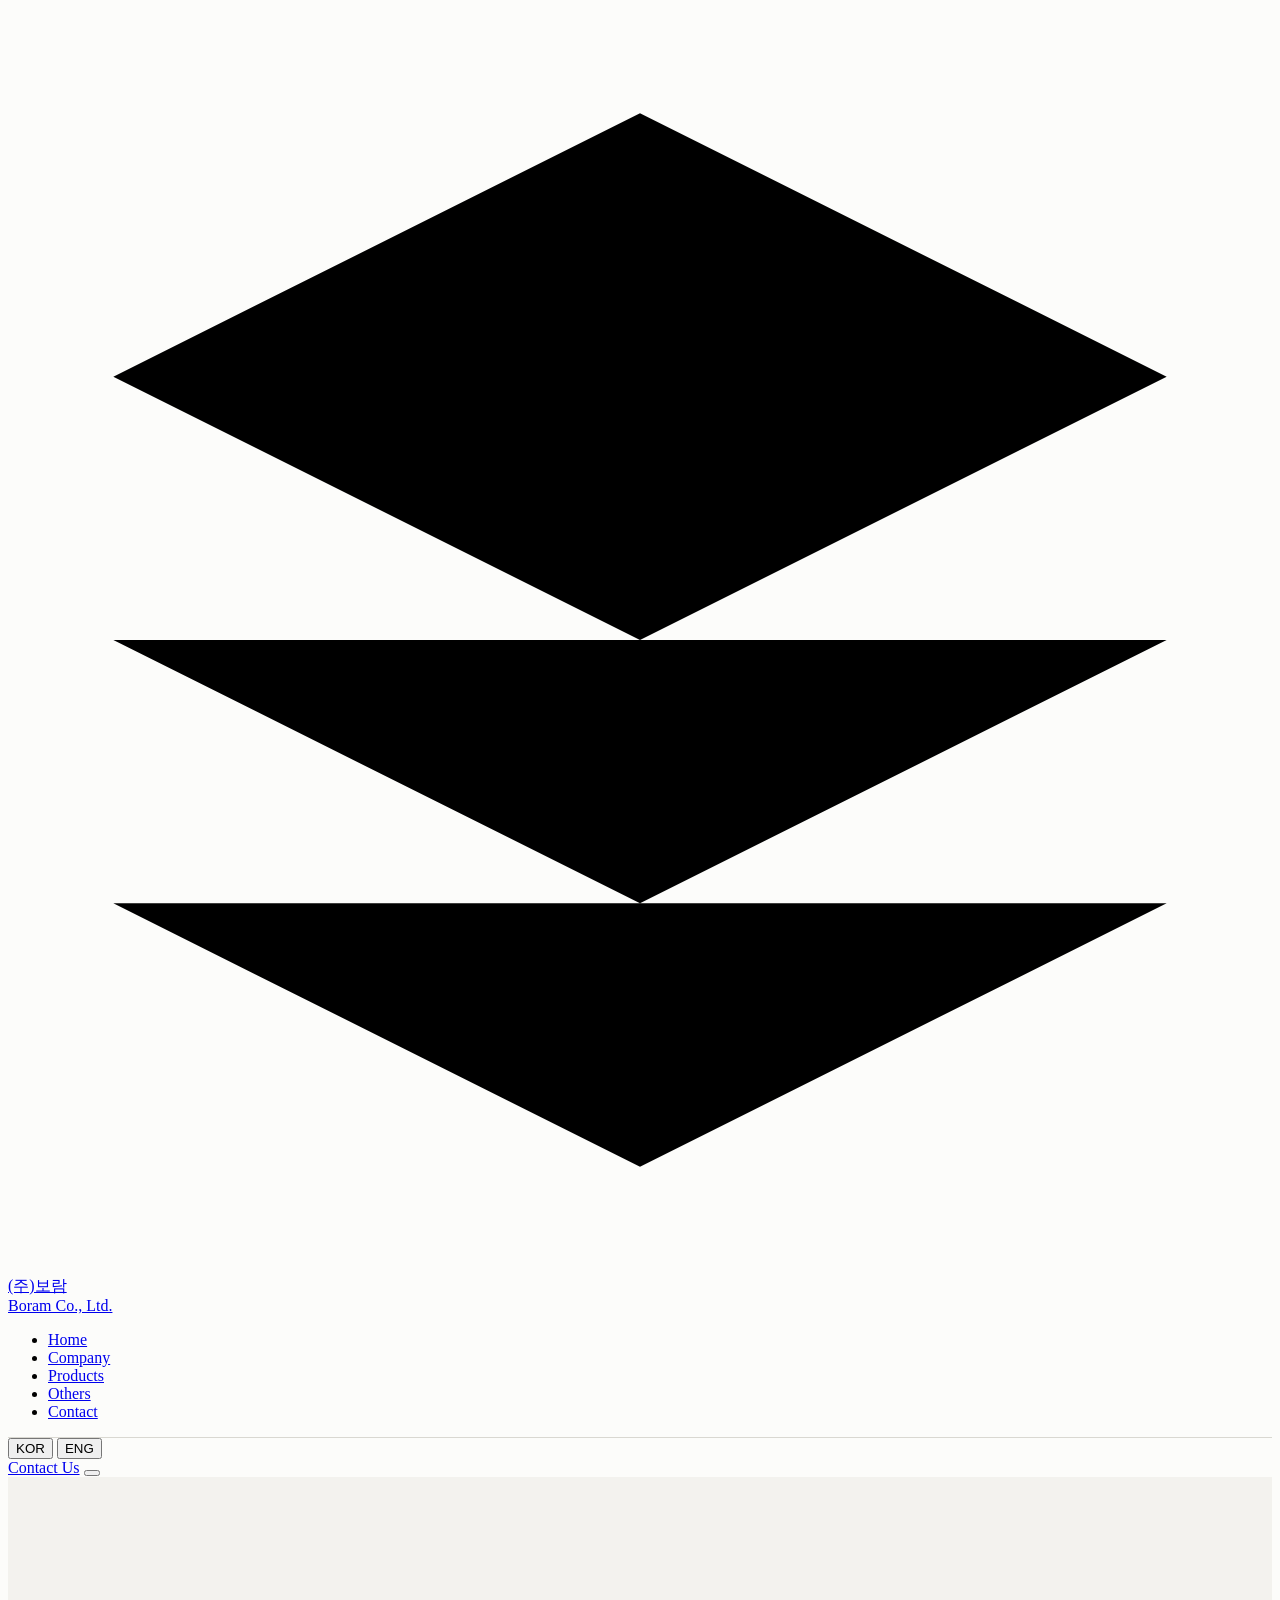
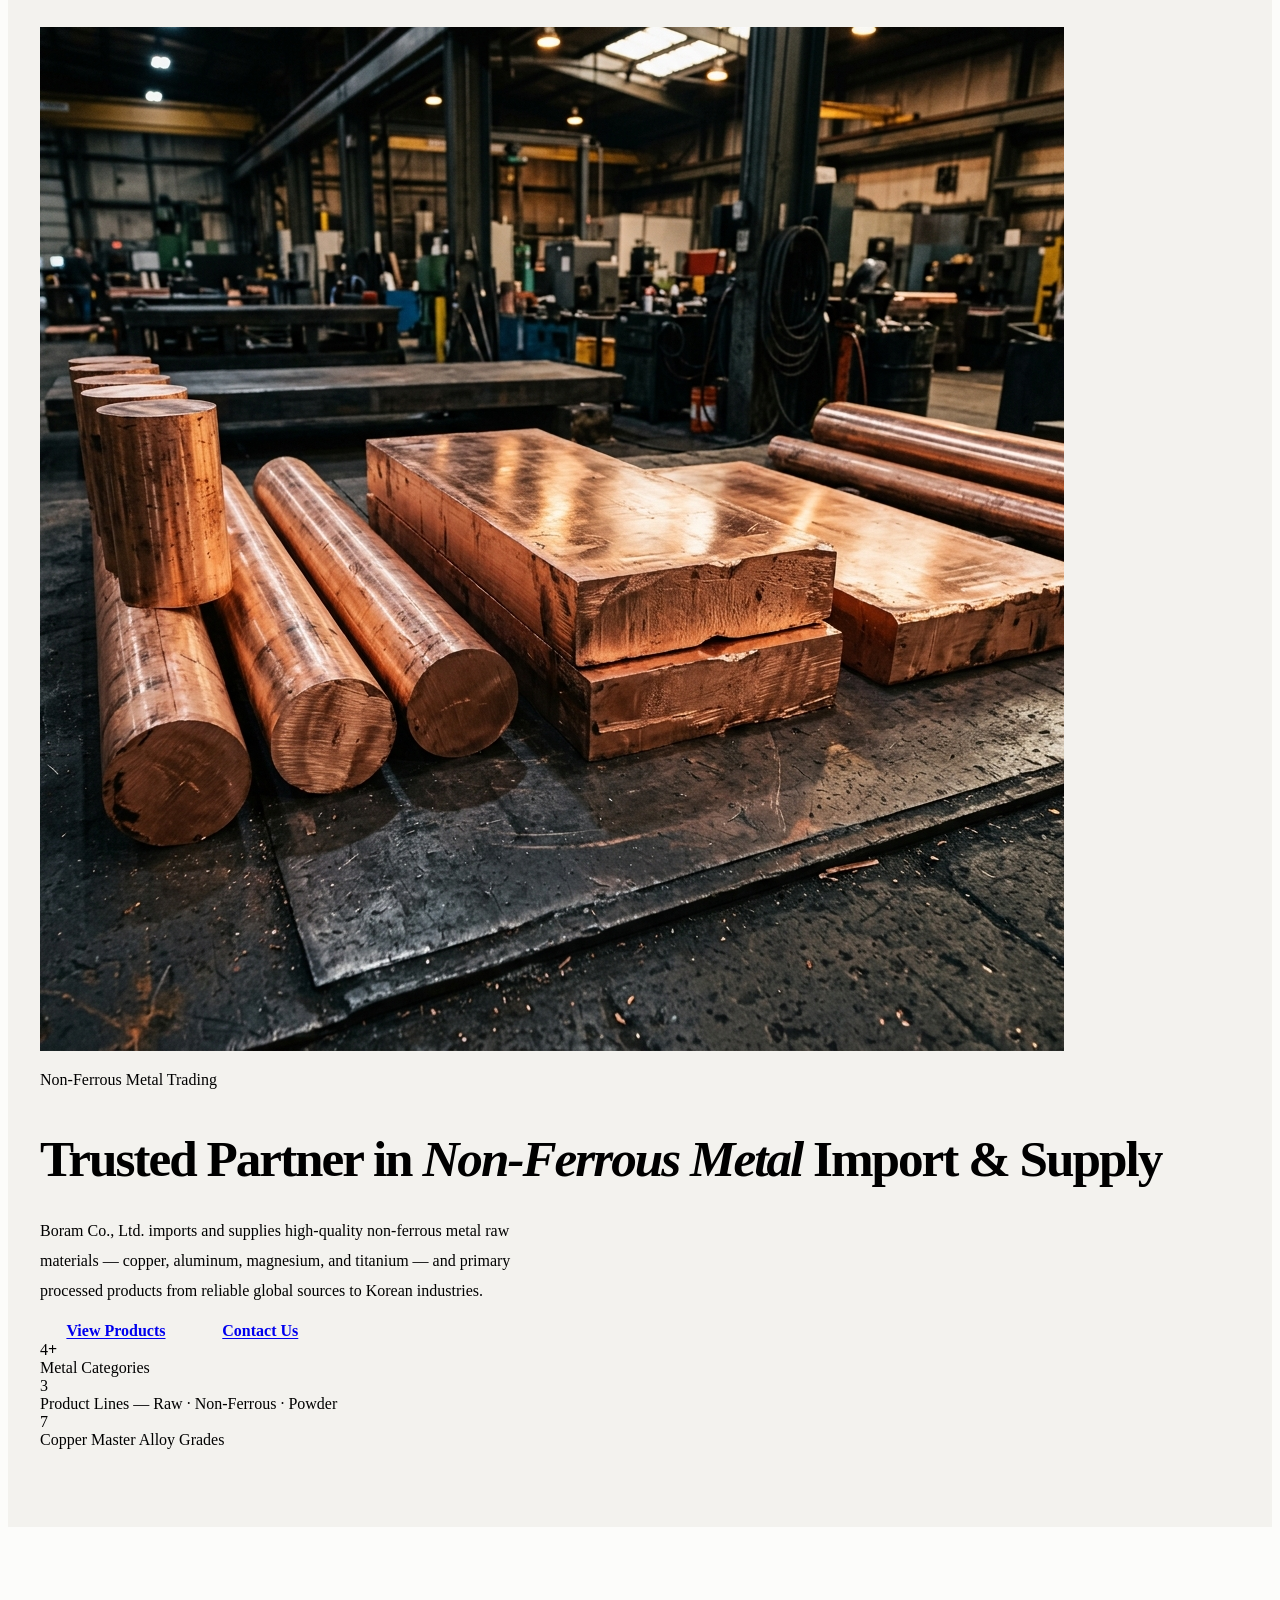
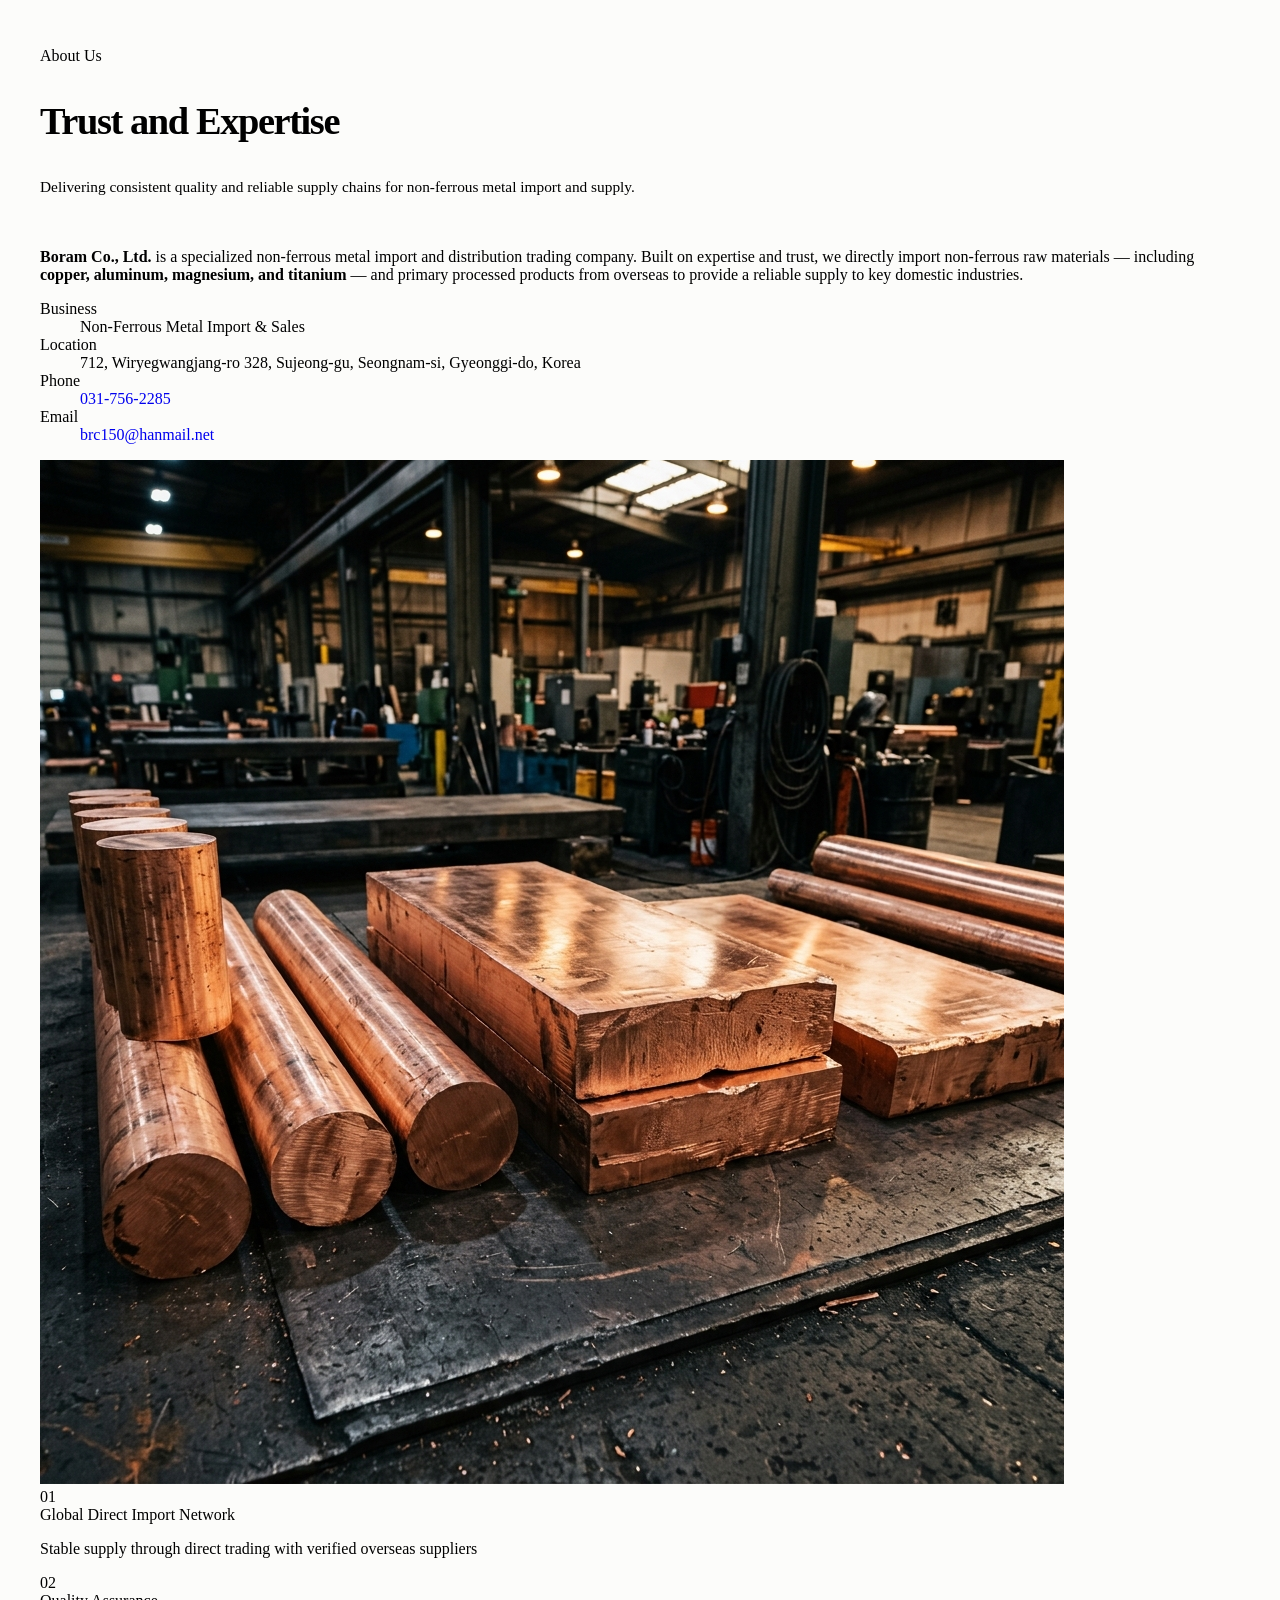
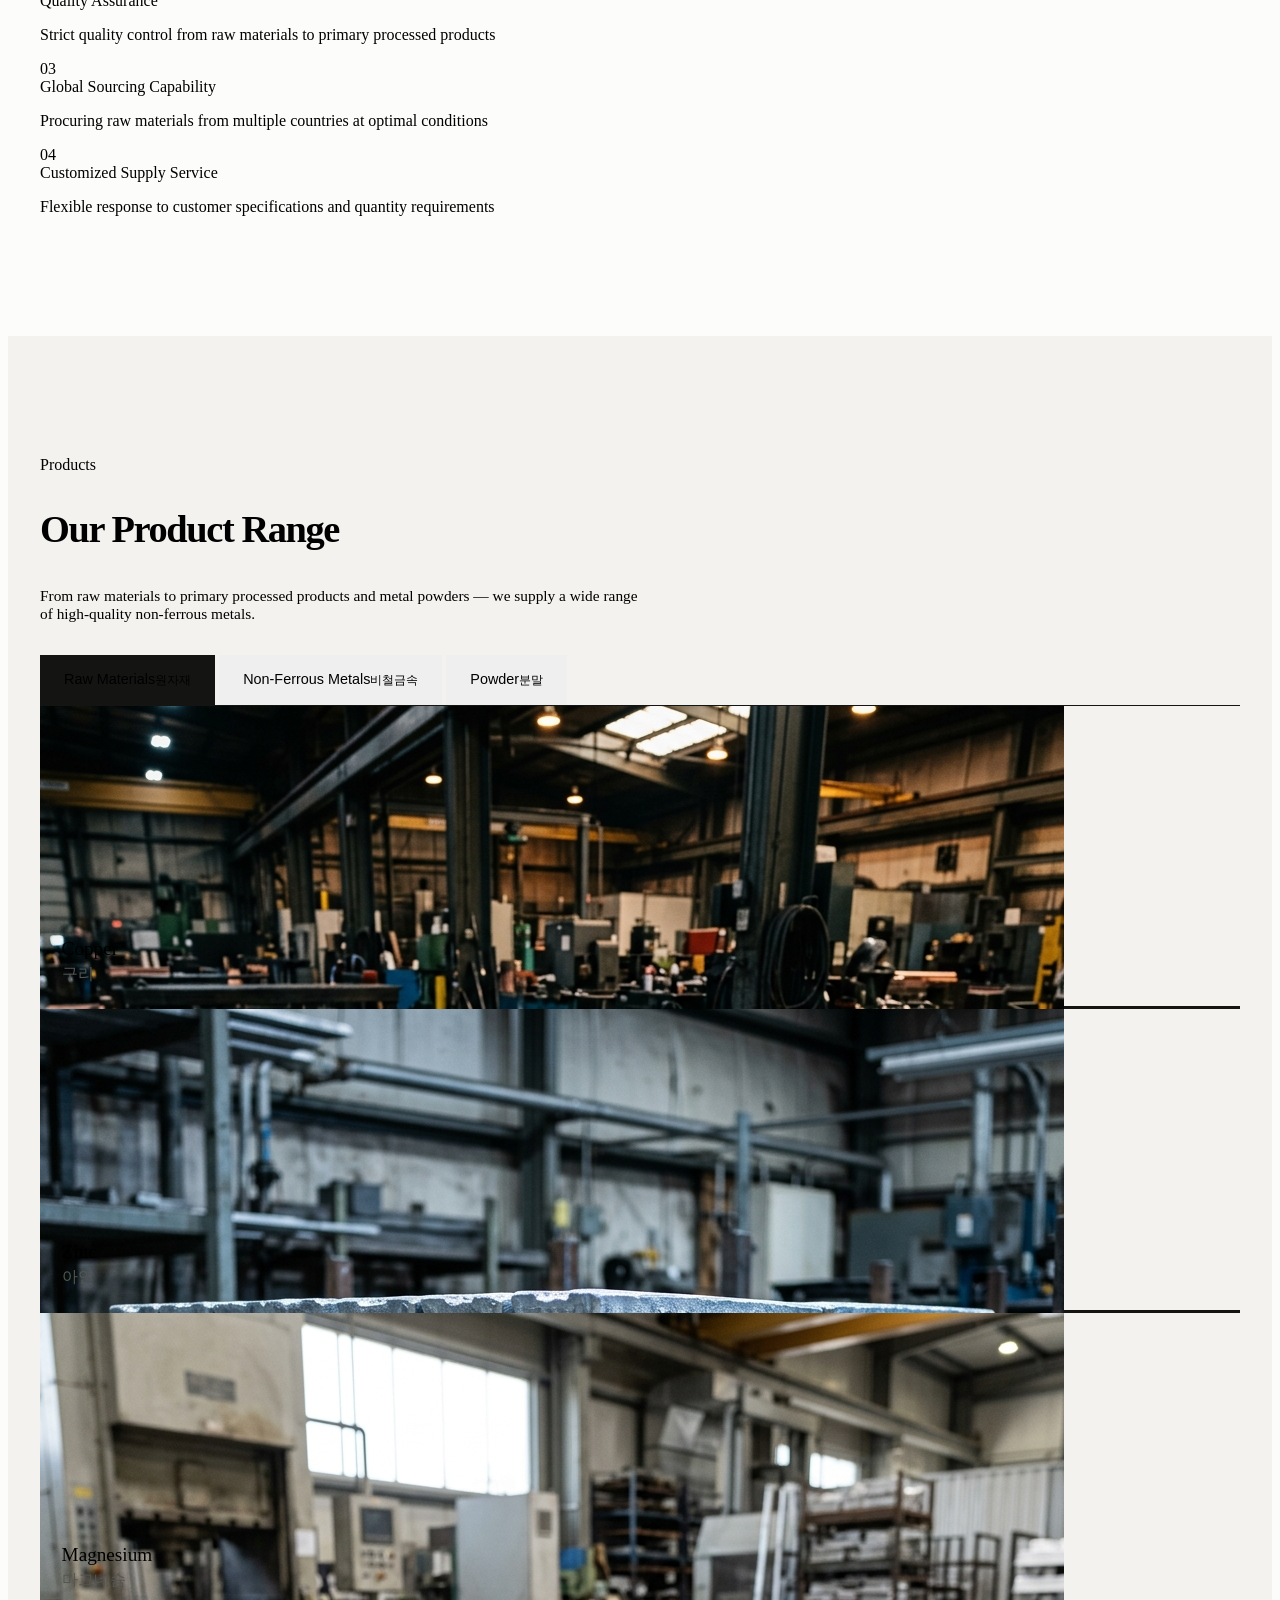
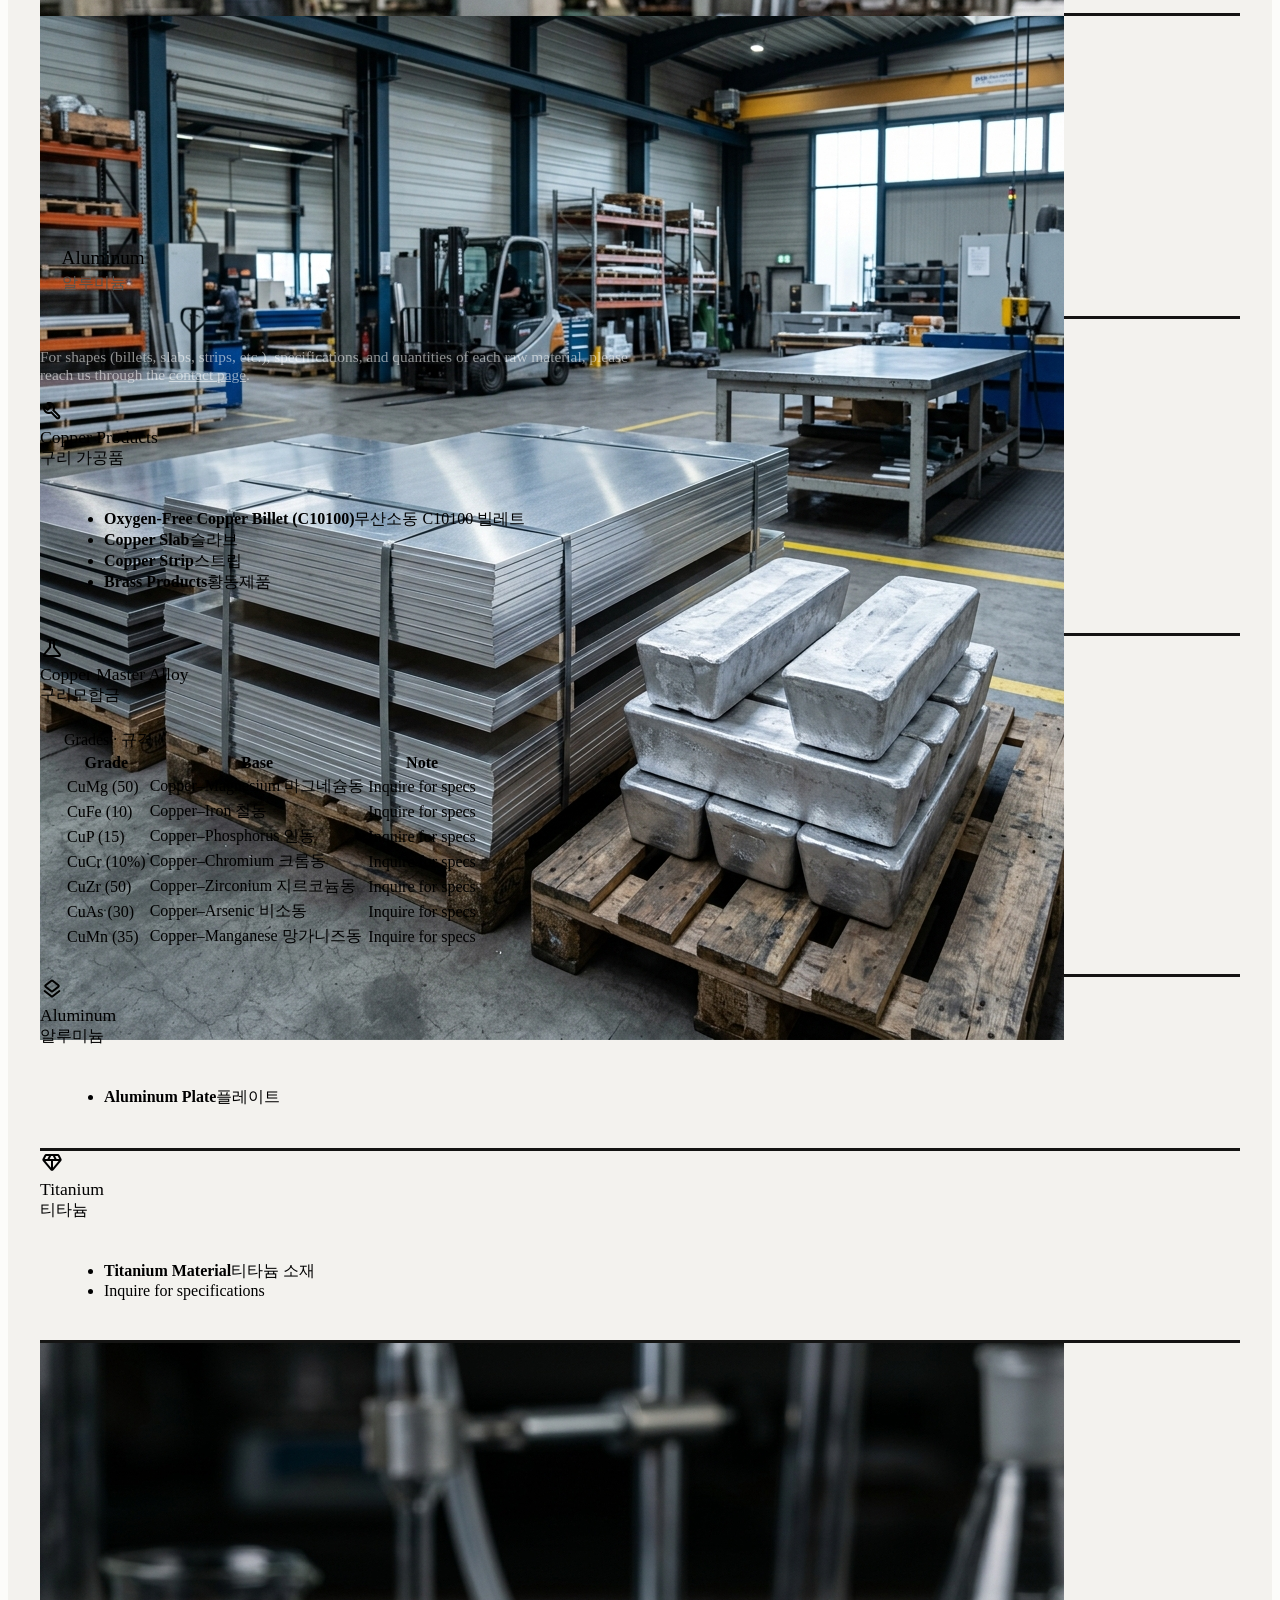
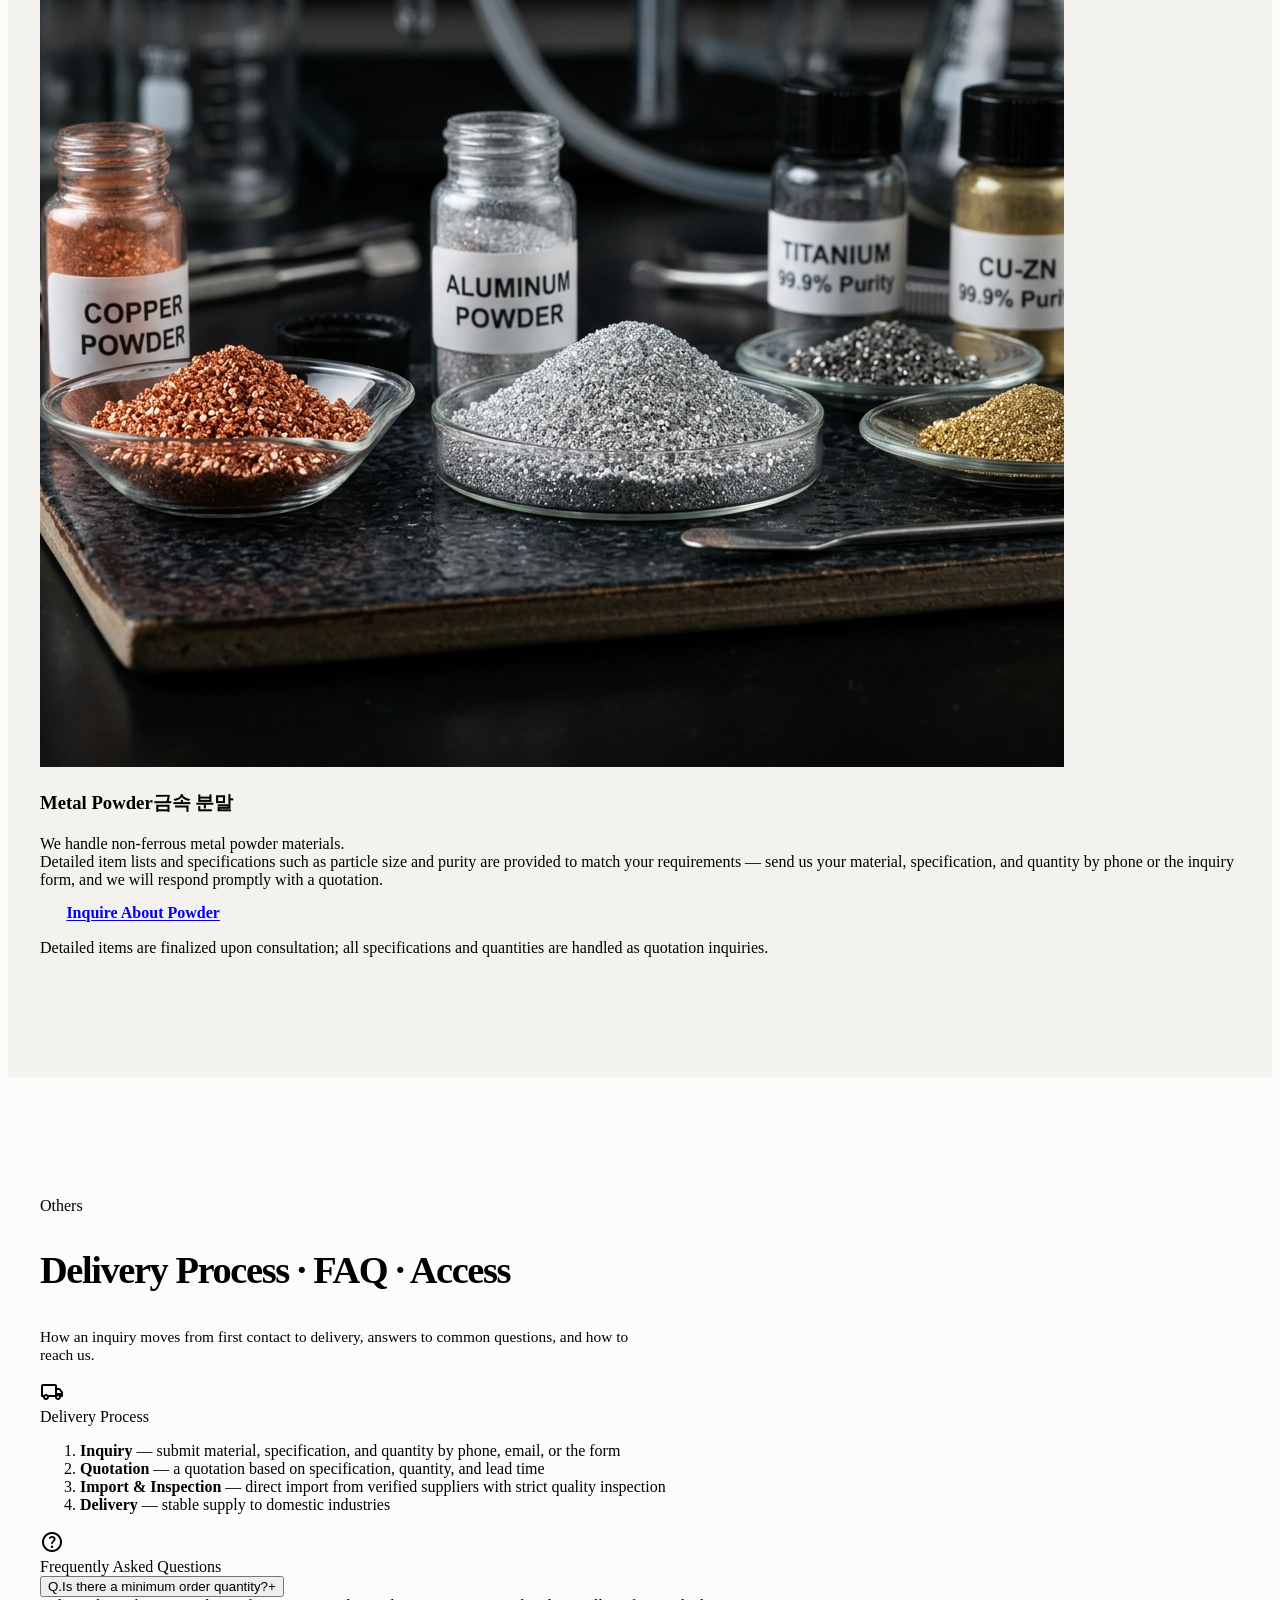
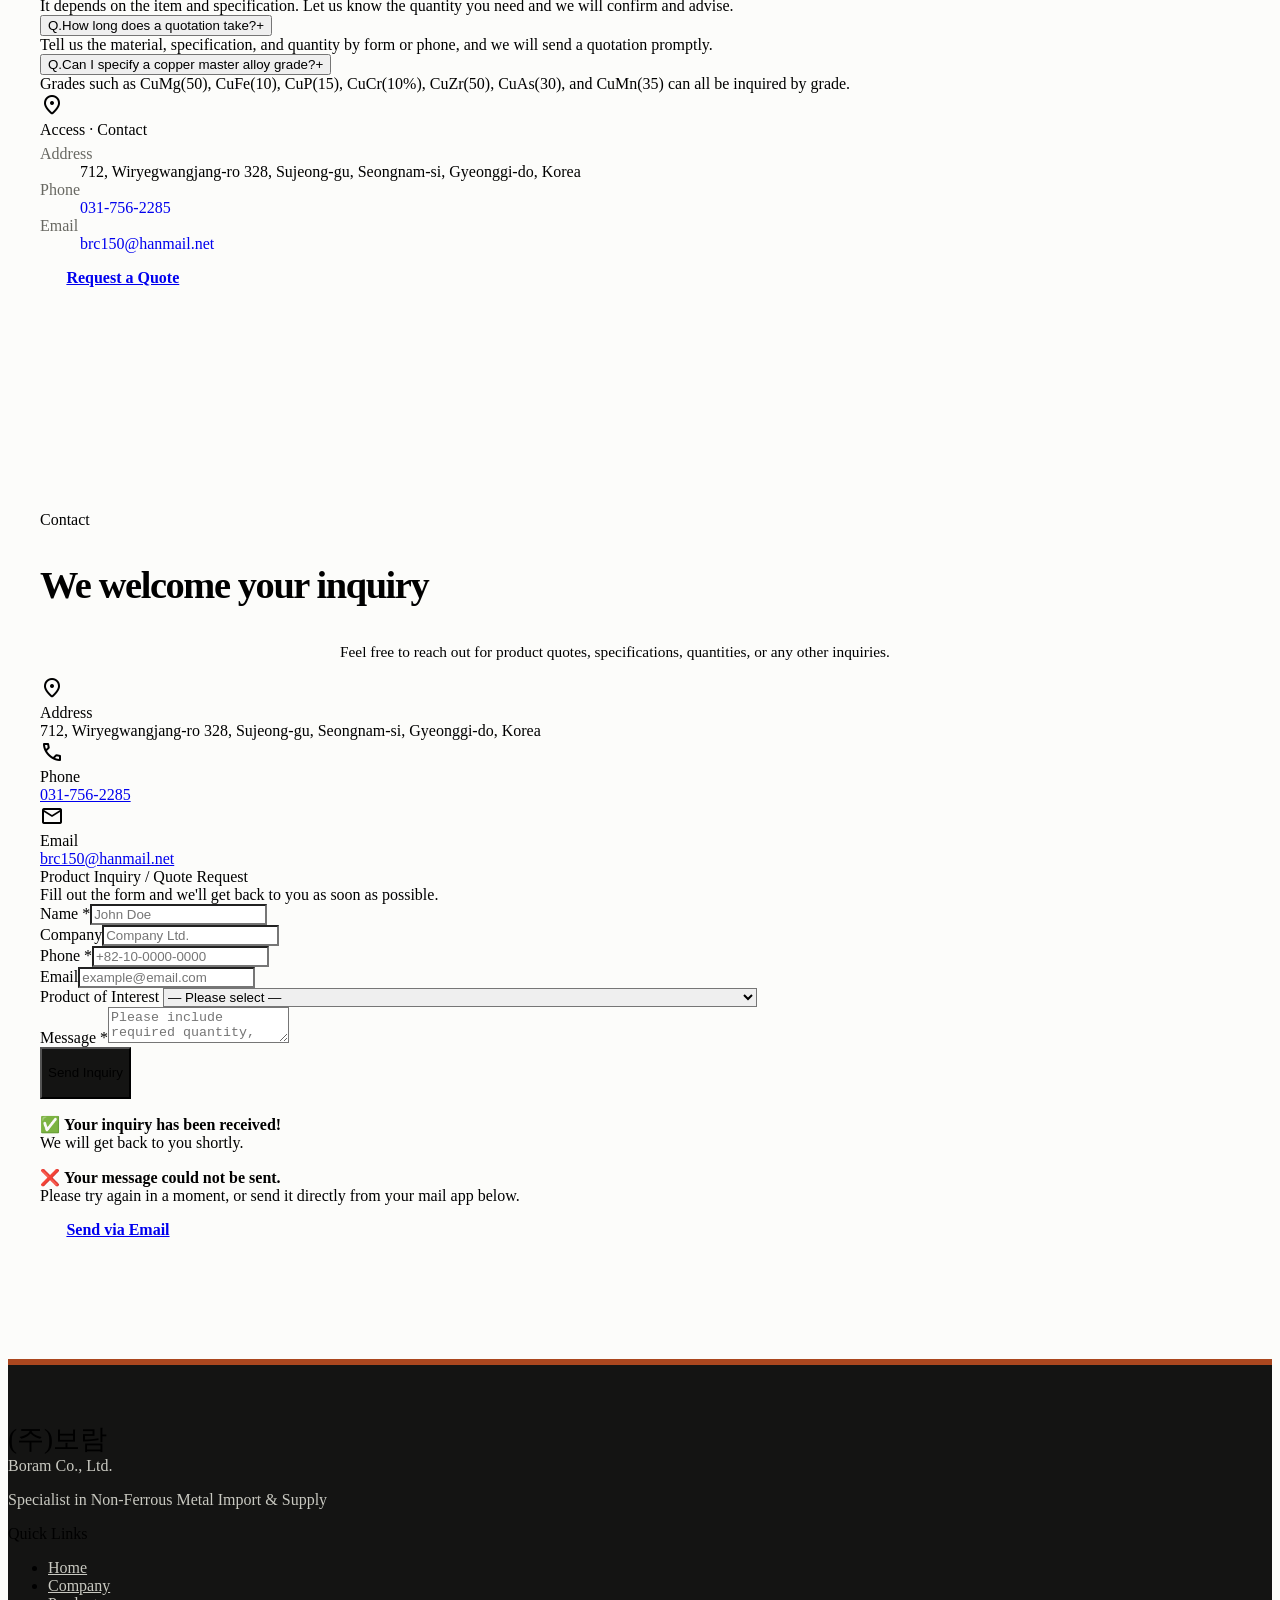
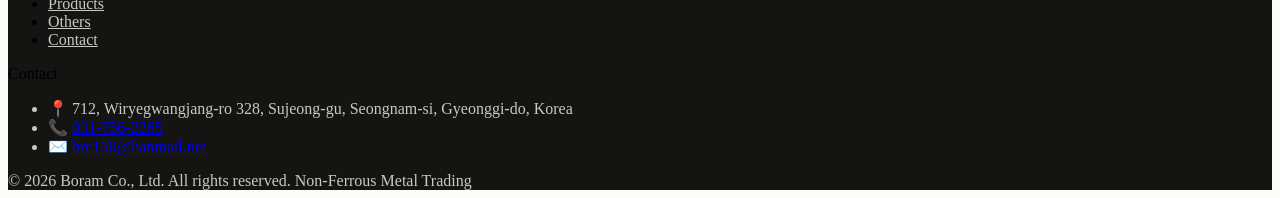
==== commit 82017620: "Add files via upload" ====
--- a/index_en.html
+++ b/index_en.html
@@ -4,382 +4,458 @@
   <meta charset="UTF-8" />
   <meta name="viewport" content="width=device-width, initial-scale=1.0" />
   <title>Boram Co., Ltd. | Non-Ferrous Metal Import & Supply</title>
-  <meta name="description" content="Boram Co., Ltd. has been a trusted specialist in importing and supplying non-ferrous metal raw materials including copper, aluminum, magnesium, and titanium." />
+  <meta name="description" content="Boram Co., Ltd. is a specialized trading company importing and supplying non-ferrous metal raw materials — copper, aluminum, magnesium, and titanium — and primary processed products to Korean industries." />
   <link rel="preconnect" href="https://fonts.googleapis.com" />
   <link rel="preconnect" href="https://fonts.gstatic.com" crossorigin />
-  <link href="https://fonts.googleapis.com/css2?family=Inter:wght@300;400;500;600;700;800;900&family=Noto+Sans+KR:wght@300;400;500;600;700;800&display=swap" rel="stylesheet" />
-  <style>
-    *, *::before, *::after { box-sizing: border-box; margin: 0; padding: 0; }
-    :root {
-      --white:#ffffff;--bg:#fafbfc;--bg-warm:#faf9f7;--border:#eaedf2;--border-lt:#f2f3f6;
-      --ink:#111827;--ink-mid:#4b5563;--ink-soft:#9ca3af;
-      --accent:#c2703e;--accent-hover:#a85d32;--accent-bg:rgba(194,112,62,.06);--accent-bdr:rgba(194,112,62,.15);
-      --shadow-xs:0 1px 2px rgba(0,0,0,.04);--shadow-sm:0 1px 8px rgba(0,0,0,.06);--shadow-md:0 4px 24px rgba(0,0,0,.08);
-      --radius:12px;--radius-lg:16px;--ease:.3s cubic-bezier(.4,0,.2,1);
-    }
-    html { scroll-behavior:smooth; }
-    body { font-family:'Inter','Noto Sans KR',sans-serif; color:var(--ink); background:var(--white); line-height:1.7; }
-    ::-webkit-scrollbar { width:4px; }
-    ::-webkit-scrollbar-thumb { background:var(--border); border-radius:4px; }
-
-    nav { position:fixed; top:0; width:100%; z-index:100; background:rgba(255,255,255,.92); backdrop-filter:blur(20px); border-bottom:1px solid var(--border-lt); }
-    nav.scrolled { border-color:var(--border); }
-    .n-inner { max-width:1100px; margin:0 auto; display:flex; align-items:center; justify-content:space-between; padding:0 2rem; height:60px; }
-    .logo { display:flex; align-items:center; gap:.6rem; text-decoration:none; }
-    .logo-mark { width:30px; height:30px; border-radius:8px; background:var(--ink); display:flex; align-items:center; justify-content:center; }
-    .logo-mark svg { width:16px; height:16px; fill:var(--white); }
-    .logo-name { font-size:.92rem; font-weight:800; color:var(--ink); letter-spacing:-.5px; }
-    .logo-sub { font-size:.58rem; font-weight:600; color:var(--ink-soft); letter-spacing:1.5px; text-transform:uppercase; }
-    .n-right { display:flex; align-items:center; gap:1.5rem; }
-    .n-links { display:flex; gap:2rem; list-style:none; }
-    .n-links a { font-size:.84rem; font-weight:500; color:var(--ink-mid); text-decoration:none; transition:color var(--ease); }
-    .n-links a:hover { color:var(--ink); }
-    .n-cta { background:var(--ink); color:var(--white)!important; padding:.42rem 1.1rem; border-radius:8px; font-weight:700!important; font-size:.8rem!important; transition:opacity var(--ease)!important; }
-    .n-cta:hover { opacity:.85!important; }
-    .lang { display:flex; border:1px solid var(--border); border-radius:6px; overflow:hidden; }
-    .lang button { font-size:.68rem; font-weight:600; padding:.3rem .6rem; border:none; background:transparent; color:var(--ink-soft); cursor:pointer; font-family:'Inter',sans-serif; letter-spacing:.5px; transition:all var(--ease); }
-    .lang button.active { background:var(--ink); color:var(--white); }
-    .hamburger { display:none; flex-direction:column; gap:4px; cursor:pointer; }
-    .hamburger span { width:20px; height:1.5px; background:var(--ink); }
-
-    .hero { padding:140px 2rem 100px; background:var(--bg-warm); position:relative; overflow:hidden; }
-    .hero::before { content:''; position:absolute; inset:0; pointer-events:none; opacity:.35; background:url("data:image/svg+xml,%3Csvg width='40' height='40' xmlns='http://www.w3.org/2000/svg'%3E%3Cfilter id='n'%3E%3CfeTurbulence baseFrequency='.8' numOctaves='4' stitchTiles='stitch'/%3E%3C/filter%3E%3Crect width='100%25' height='100%25' filter='url(%23n)' opacity='.04'/%3E%3C/svg%3E"); }
-    .hero::after { content:''; position:absolute; top:60px; left:50%; transform:translateX(-50%); width:200px; height:1px; background:linear-gradient(90deg,transparent,var(--accent-bdr),transparent); }
-    .hero-inner { max-width:1100px; margin:0 auto; display:grid; grid-template-columns:1fr 1fr; gap:4rem; align-items:center; position:relative; z-index:1; }
-    .hero-eyebrow { font-size:.7rem; font-weight:600; letter-spacing:2px; text-transform:uppercase; color:var(--accent); margin-bottom:1.25rem; animation:fadeUp .6s ease both; }
-    h1 { font-size:clamp(2rem,3.2vw,2.8rem); font-weight:800; line-height:1.15; letter-spacing:-1px; color:var(--ink); margin-bottom:1.25rem; animation:fadeUp .6s .08s ease both; }
-    h1 em { font-style:normal; color:var(--accent); }
-    .hero-desc { font-size:.95rem; color:var(--ink-mid); line-height:1.85; margin-bottom:2rem; animation:fadeUp .6s .16s ease both; }
-    .hero-btns { display:flex; gap:.65rem; animation:fadeUp .6s .24s ease both; }
-    .btn { display:inline-flex; align-items:center; gap:.4rem; padding:.7rem 1.5rem; border-radius:8px; font-size:.88rem; font-weight:700; text-decoration:none; cursor:pointer; border:none; transition:all var(--ease); font-family:'Inter','Noto Sans KR',sans-serif; }
-    .btn-dark { background:var(--ink); color:var(--white); }
-    .btn-dark:hover { opacity:.88; }
-    .btn-light { background:var(--white); color:var(--ink); border:1px solid var(--border); }
-    .btn-light:hover { border-color:var(--ink); }
-    .hero-stats { display:flex; gap:2.5rem; margin-top:3rem; padding-top:2rem; border-top:1px solid var(--border); animation:fadeUp .6s .32s ease both; }
-    .st-num { font-family:'Inter',sans-serif; font-size:1.6rem; font-weight:800; color:var(--ink); line-height:1; margin-bottom:.25rem; }
-    .st-num b { color:var(--accent); font-weight:inherit; }
-    .st-lab { font-size:.7rem; color:var(--ink-soft); letter-spacing:.5px; text-transform:uppercase; }
-    .hero-vis { animation:fadeUp .7s .2s ease both; }
-    .hero-img-main { border-radius:var(--radius-lg); overflow:hidden; height:360px; position:relative; }
-    .hero-img-main img { width:100%; height:100%; object-fit:cover; }
-    .hero-img-main::after { content:''; position:absolute; inset:0; background:linear-gradient(to top,rgba(17,24,39,.5) 0%,transparent 50%); }
-    .hero-img-cap { position:absolute; bottom:1.25rem; left:1.25rem; z-index:1; }
-    .hero-img-cap strong { display:block; font-size:.95rem; font-weight:700; color:white; }
-    .hero-img-cap span { font-size:.7rem; color:rgba(255,255,255,.65); letter-spacing:1.5px; text-transform:uppercase; }
-    .hero-thumbs { display:grid; grid-template-columns:1fr 1fr; gap:.65rem; margin-top:.65rem; }
-    .thumb { border-radius:10px; overflow:hidden; height:100px; position:relative; }
-    .thumb img { width:100%; height:100%; object-fit:cover; transition:transform .5s ease; }
-    .thumb:hover img { transform:scale(1.06); }
-    .thumb-label { position:absolute; bottom:0; left:0; right:0; background:rgba(17,24,39,.45); backdrop-filter:blur(4px); color:white; font-size:.68rem; font-weight:600; padding:.3rem .6rem; }
-
-    section { padding:80px 2rem; }
-    .inner { max-width:1100px; margin:0 auto; }
-    .tag { font-size:.66rem; font-weight:700; letter-spacing:3px; text-transform:uppercase; color:var(--accent); margin-bottom:.6rem; }
-    .sec-title { font-size:clamp(1.5rem,2.2vw,2rem); font-weight:800; letter-spacing:-1px; line-height:1.3; margin-bottom:.7rem; color:var(--ink); }
-    .sec-desc { font-size:.9rem; color:var(--ink-mid); max-width:480px; line-height:1.8; }
-
-    #about { background:var(--white); border-top:1px solid var(--border-lt); }
-    .about-grid { display:grid; grid-template-columns:1fr 1fr; gap:3.5rem; margin-top:3rem; align-items:start; }
-    .about-text { background:var(--bg-warm); border-radius:var(--radius-lg); padding:2rem; border:1px solid var(--border-lt); margin-bottom:1rem; }
-    .about-text p { font-size:.9rem; color:var(--ink-mid); line-height:1.9; }
-    .about-text strong { color:var(--ink); }
-    .kpi-row { display:grid; grid-template-columns:1fr 1fr; gap:.65rem; }
-    .kpi { background:var(--white); border:1px solid var(--border); border-radius:var(--radius); padding:1.15rem; transition:transform var(--ease); }
-    .kpi:hover { transform:translateY(-2px); }
-    .kpi-lab { font-size:.65rem; font-weight:700; color:var(--accent); letter-spacing:1.5px; text-transform:uppercase; margin-bottom:.3rem; }
-    .kpi-val { font-size:.9rem; font-weight:700; color:var(--ink); }
-    .feat-list { display:flex; flex-direction:column; gap:.65rem; }
-    .feat { display:flex; gap:.85rem; padding:1.1rem; border-radius:var(--radius); border:1px solid var(--border-lt); background:var(--bg-warm); transition:border-color var(--ease),transform var(--ease); }
-    .feat:hover { border-color:var(--border); transform:translateX(3px); }
-    .feat-ico { width:36px; height:36px; border-radius:8px; flex-shrink:0; background:var(--accent-bg); border:1px solid var(--accent-bdr); display:flex; align-items:center; justify-content:center; font-size:1rem; }
-    .feat-t { font-size:.85rem; font-weight:700; color:var(--ink); margin-bottom:.15rem; }
-    .feat-d { font-size:.78rem; color:var(--ink-soft); line-height:1.5; }
-
-    #products { background:var(--bg-warm); border-top:1px solid var(--border-lt); }
-    .prod-head { margin-bottom:2.5rem; }
-    .tabs { display:flex; gap:.4rem; margin-top:1.5rem; }
-    .tab { background:transparent; border:1px solid var(--border); color:var(--ink-mid); border-radius:6px; padding:.42rem 1rem; font-size:.8rem; font-weight:600; cursor:pointer; transition:all var(--ease); font-family:'Inter','Noto Sans KR',sans-serif; }
-    .tab:hover { color:var(--ink); border-color:var(--ink-mid); }
-    .tab.active { background:var(--ink); color:var(--white); border-color:var(--ink); }
-    .panel { display:none; }
-    .panel.active { display:block; animation:fadeUp .3s ease; }
-    .raw-g { display:grid; grid-template-columns:repeat(4,1fr); gap:1rem; }
-    .raw-c { background:var(--white); border:1px solid var(--border); border-radius:var(--radius); overflow:hidden; transition:all var(--ease); }
-    .raw-c:hover { border-color:var(--accent-bdr); box-shadow:var(--shadow-md); transform:translateY(-3px); }
-    .raw-c-img { height:140px; overflow:hidden; }
-    .raw-c-img img { width:100%; height:100%; object-fit:cover; transition:transform .5s ease; }
-    .raw-c:hover .raw-c-img img { transform:scale(1.05); }
-    .raw-c-body { padding:1rem; text-align:center; }
-    .raw-c-name { font-size:.95rem; font-weight:800; color:var(--ink); }
-    .raw-c-en { font-size:.68rem; font-weight:500; color:var(--ink-soft); letter-spacing:.5px; }
-    .nf-g { display:grid; grid-template-columns:repeat(3,1fr); gap:1rem; }
-    .nf-c { background:var(--white); border:1px solid var(--border); border-radius:var(--radius); overflow:hidden; transition:all var(--ease); }
-    .nf-c:hover { border-color:var(--accent-bdr); box-shadow:var(--shadow-md); transform:translateY(-3px); }
-    .nf-c.wide { grid-column:span 2; }
-    .nf-c-img { height:175px; overflow:hidden; position:relative; }
-    .nf-c-img img { width:100%; height:100%; object-fit:cover; transition:transform .5s ease; }
-    .nf-c:hover .nf-c-img img { transform:scale(1.05); }
-    .nf-badge { position:absolute; top:.65rem; left:.65rem; background:rgba(255,255,255,.9); backdrop-filter:blur(4px); border-radius:100px; padding:.2rem .65rem; font-size:.64rem; font-weight:700; color:var(--ink); letter-spacing:.5px; text-transform:uppercase; }
-    .nf-body { padding:1.25rem; }
-    .nf-head { margin-bottom:.85rem; }
-    .nf-name { font-size:.95rem; font-weight:800; color:var(--ink); }
-    .p-list { list-style:none; }
-    .p-list li { font-size:.82rem; color:var(--ink-mid); padding:.4rem 0; border-bottom:1px solid var(--border-lt); display:flex; align-items:center; gap:.5rem; }
-    .p-list li:last-child { border-bottom:none; }
-    .p-list li::before { content:''; width:4px; height:4px; border-radius:50%; background:var(--accent); flex-shrink:0; }
-    .p-list li b { color:var(--ink); font-weight:600; }
-    .alloy-sec { margin-top:1rem; padding-top:1rem; border-top:1px solid var(--border-lt); }
-    .alloy-lab { font-size:.65rem; font-weight:700; color:var(--accent); letter-spacing:1.5px; text-transform:uppercase; margin-bottom:.6rem; }
-    .chips { display:flex; flex-wrap:wrap; gap:.35rem; }
-    .chip { background:var(--accent-bg); border:1px solid var(--accent-bdr); color:var(--accent); border-radius:100px; padding:.25rem .75rem; font-size:.75rem; font-weight:700; transition:all var(--ease); }
-    .chip:hover { background:var(--accent); color:var(--white); border-color:var(--accent); }
-    .powder-g { display:grid; grid-template-columns:1fr 1fr; gap:2.5rem; align-items:center; }
-    .powder-img { border-radius:var(--radius-lg); overflow:hidden; height:280px; }
-    .powder-img img { width:100%; height:100%; object-fit:cover; }
-    .powder-txt h3 { font-size:1.35rem; font-weight:800; color:var(--ink); letter-spacing:-.5px; margin-bottom:.65rem; }
-    .powder-txt p { font-size:.9rem; color:var(--ink-mid); line-height:1.85; margin-bottom:1.5rem; }
-
-    #contact { background:var(--white); border-top:1px solid var(--border-lt); }
-    .contact-g { display:grid; grid-template-columns:1fr 1.2fr; gap:3rem; margin-top:3rem; align-items:start; }
-    .c-cards { display:flex; flex-direction:column; gap:.65rem; }
-    .c-card { display:flex; gap:.75rem; padding:1rem; border-radius:var(--radius); border:1px solid var(--border-lt); background:var(--bg-warm); transition:border-color var(--ease); }
-    .c-card:hover { border-color:var(--border); }
-    .c-ico { width:36px; height:36px; border-radius:8px; flex-shrink:0; background:var(--accent-bg); border:1px solid var(--accent-bdr); display:flex; align-items:center; justify-content:center; font-size:1rem; }
-    .c-lab { font-size:.65rem; font-weight:700; color:var(--accent); letter-spacing:1px; text-transform:uppercase; margin-bottom:.2rem; }
-    .c-val { font-size:.88rem; font-weight:600; color:var(--ink); }
-    .c-val a { color:inherit; text-decoration:none; }
-    .c-val a:hover { color:var(--accent); }
-    .form-box { background:var(--bg-warm); border:1px solid var(--border-lt); border-radius:var(--radius-lg); padding:2rem; }
-    .form-title { font-size:1.05rem; font-weight:800; color:var(--ink); margin-bottom:.25rem; }
-    .form-sub { font-size:.78rem; color:var(--ink-soft); margin-bottom:1.5rem; }
-    .fg { margin-bottom:1rem; }
-    .fl { display:block; font-size:.72rem; font-weight:700; color:var(--ink-mid); margin-bottom:.35rem; letter-spacing:.3px; }
-    .fi,.ft,.fs { width:100%; padding:.65rem .85rem; border:1px solid var(--border); border-radius:8px; font-family:'Inter','Noto Sans KR',sans-serif; font-size:.85rem; color:var(--ink); background:var(--white); outline:none; transition:border-color var(--ease); }
-    .fi:focus,.ft:focus,.fs:focus { border-color:var(--accent); }
-    .ft { resize:vertical; min-height:100px; }
-    .fr { display:grid; grid-template-columns:1fr 1fr; gap:.85rem; }
-    .f-btn { width:100%; background:var(--ink); color:var(--white); border:none; border-radius:8px; padding:.8rem; font-size:.88rem; font-weight:700; font-family:'Inter','Noto Sans KR',sans-serif; cursor:pointer; transition:opacity var(--ease); margin-top:.35rem; }
-    .f-btn:hover { opacity:.85; }
-    .f-ok { display:none; text-align:center; padding:2rem; }
-    .f-ok p { color:var(--ink-mid); font-size:.88rem; }
-
-    footer { background:var(--ink); padding:2.5rem 2rem 1.75rem; }
-    .foot-inner { max-width:1100px; margin:0 auto; display:grid; grid-template-columns:1.5fr 1fr 1fr; gap:2.5rem; }
-    .foot-name { font-size:1rem; font-weight:800; color:white; margin-bottom:.15rem; }
-    .foot-en { font-size:.6rem; letter-spacing:2.5px; color:var(--accent); text-transform:uppercase; margin-bottom:.75rem; }
-    .foot-tag { font-size:.78rem; color:rgba(255,255,255,.35); line-height:1.8; }
-    .foot-col-t { font-size:.75rem; font-weight:700; color:white; margin-bottom:.65rem; }
-    .foot-links { list-style:none; }
-    .foot-links li { margin-bottom:.45rem; }
-    .foot-links a { font-size:.75rem; color:rgba(255,255,255,.35); text-decoration:none; transition:color var(--ease); }
-    .foot-links a:hover { color:var(--accent); }
-    .foot-info li { font-size:.75rem; color:rgba(255,255,255,.35); margin-bottom:.4rem; list-style:none; }
-    .foot-bot { max-width:1100px; margin:1.5rem auto 0; padding-top:1.25rem; border-top:1px solid rgba(255,255,255,.06); display:flex; justify-content:space-between; flex-wrap:wrap; gap:.5rem; font-size:.7rem; color:rgba(255,255,255,.2); }
-
-    @keyframes fadeUp { from{opacity:0;transform:translateY(16px);}to{opacity:1;transform:none;} }
-    .reveal { opacity:0; transform:translateY(18px); transition:opacity .55s ease,transform .55s ease; }
-    .reveal.visible { opacity:1; transform:none; }
-
-    @media(max-width:960px) {
-      .hero-inner{grid-template-columns:1fr;}.hero-vis{display:none;}.about-grid{grid-template-columns:1fr;gap:2rem;}.nf-g{grid-template-columns:1fr;}.nf-c.wide{grid-column:span 1;}.raw-g{grid-template-columns:1fr 1fr;}.contact-g{grid-template-columns:1fr;}.foot-inner{grid-template-columns:1fr;gap:1.5rem;}.powder-g{grid-template-columns:1fr;}
-    }
-    @media(max-width:600px) {
-      section{padding:60px 1.25rem;}.n-links{display:none;}.n-links.open{display:flex;flex-direction:column;position:fixed;top:60px;left:0;right:0;background:white;padding:1.25rem;z-index:99;border-bottom:1px solid var(--border);}.n-links.open li{border-bottom:1px solid var(--border-lt);}.n-links.open a{display:block;padding:.8rem 0;}.hamburger{display:flex;}.raw-g{grid-template-columns:1fr 1fr;}.kpi-row{grid-template-columns:1fr;}.fr{grid-template-columns:1fr;}
-    }
-  </style>
-  <link rel="stylesheet" href="design.css" />
+  <link href="https://fonts.googleapis.com/css2?family=Inter:wght@400;600;700;800&family=Noto+Sans+KR:wght@400;500;700;800&display=swap" rel="stylesheet" />
+  <link href="https://fonts.googleapis.com/css2?family=Material+Symbols+Rounded:opsz,wght,FILL,GRAD@24,400,0,0&display=swap" rel="stylesheet" />
+  <link rel="stylesheet" href="design.css" />
 </head>
 <body>
-  <nav id="navbar">
-    <div class="n-inner">
-      <a href="#top" class="logo">
-        <div class="logo-mark"><svg viewBox="0 0 24 24"><path d="M12 2L2 7l10 5 10-5-10-5zM2 17l10 5 10-5M2 12l10 5 10-5"/></svg></div>
-        <div><div class="logo-name">(주)보람</div><div class="logo-sub">Boram Co., Ltd.</div></div>
+
+  <!-- ── TOP NAVIGATION : Home · Company · Products · Others ── -->
+  <header class="topbar" id="topbar">
+    <div class="topbar-inner">
+      <a href="#home" class="brand">
+        <span class="brand-mark" aria-hidden="true">
+          <svg viewBox="0 0 24 24"><path d="M12 2L2 7l10 5 10-5-10-5zM2 17l10 5 10-5M2 12l10 5 10-5" stroke-linejoin="round"/></svg>
+        </span>
+        <span class="brand-txt">
+          <span class="brand-name">(주)보람</span><br />
+          <span class="brand-sub">Boram Co., Ltd.</span>
+        </span>
       </a>
-      <div class="n-right">
-        <ul class="n-links" id="navLinks">
-          <li><a href="#about">About</a></li>
+      <nav class="gnav" id="gnav" aria-label="Main menu">
+        <ul>
+          <li><a href="#home" class="on">Home</a></li>
+          <li><a href="#about">Company</a></li>
           <li><a href="#products">Products</a></li>
-          <li><a href="#contact" class="n-cta">Contact Us</a></li>
+          <li><a href="#others">Others</a></li>
+          <li><a href="#contact">Contact</a></li>
         </ul>
-        <div class="lang">
-          <button onclick="window.location.href='index.html'">KOR</button>
-          <button class="active">ENG</button>
-        </div>
-        <div class="hamburger" onclick="document.getElementById('navLinks').classList.toggle('open')"><span></span><span></span><span></span></div>
-      </div>
-    </div>
-  </nav>
-
-  <section class="hero" id="top">
+      </nav>
+      <div class="top-tools">
+        <div class="lang-sw" role="group" aria-label="Language">
+          <button onclick="location.href='index.html'">KOR</button>
+          <button class="active" aria-current="true">ENG</button>
+        </div>
+        <a href="#contact" class="nav-cta">Contact Us</a>
+        <button class="hamburger" id="hamburger" aria-label="Open menu" aria-expanded="false">
+          <span></span><span></span><span></span>
+        </button>
+      </div>
+    </div>
+  </header>
+
+  <!-- ── HERO ── -->
+  <section class="hero" id="home">
+    <div class="hero-bg" aria-hidden="true">
+      <img src="img_copper.png" alt="" />
+    </div>
     <div class="hero-inner">
-      <div>
-        <div class="hero-eyebrow">Non-Ferrous Metal Specialist</div>
-        <h1>Trusted Partner in<br /><em>Non-Ferrous Metal</em><br />Import & Supply</h1>
-        <p class="hero-desc">We import and supply high-quality non-ferrous metal<br />raw materials — copper, aluminum, magnesium, and titanium —<br />from reliable global sources to Korean industries.</p>
-        <div class="hero-btns">
-          <a href="#products" class="btn btn-dark">View Products →</a>
-          <a href="#contact" class="btn btn-light">Contact Us</a>
-        </div>
-        <div class="hero-stats">
-          <div><div class="st-num">4<b>+</b></div><div class="st-lab">Metal Categories</div></div>
-        </div>
-      </div>
-      <div class="hero-vis">
-        <div class="hero-img-main">
-          <img src="img_copper.png" alt="Copper Products" />
-          <div class="hero-img-cap"><strong>Non-Ferrous Metal Supply</strong><span>Global Import Specialist</span></div>
-        </div>
-        <div class="hero-thumbs">
-          <div class="thumb"><img src="img_aluminum.png" alt="Aluminum" /><div class="thumb-label">Aluminum</div></div>
-          <div class="thumb"><img src="img_titanium.png" alt="Titanium" /><div class="thumb-label">Titanium</div></div>
-        </div>
+      <p class="hero-catch">Non-Ferrous Metal Trading</p>
+      <h1>Trusted Partner in <em>Non-Ferrous Metal</em> Import & Supply</h1>
+      <p class="hero-desc">
+        Boram Co., Ltd. imports and supplies high-quality non-ferrous metal raw materials —
+        copper, aluminum, magnesium, and titanium — and primary processed products
+        from reliable global sources to Korean industries.
+      </p>
+      <div class="hero-actions">
+        <a href="#products" class="btn btn-copper">View Products</a>
+        <a href="#contact" class="btn btn-ghost">Contact Us</a>
+      </div>
+      <div class="hero-strip">
+        <div class="hstat"><div class="hstat-num">4<b>+</b></div><div class="hstat-lab">Metal Categories</div></div>
+        <div class="hstat"><div class="hstat-num">3</div><div class="hstat-lab">Product Lines — Raw · Non-Ferrous · Powder</div></div>
+        <div class="hstat"><div class="hstat-num">7</div><div class="hstat-lab">Copper Master Alloy Grades</div></div>
       </div>
     </div>
   </section>
 
+  <!-- ── COMPANY ── -->
   <section id="about">
-    <div class="inner">
-      <div class="tag">Company</div>
+    <div class="wrap">
+      <p class="sec-tag">About Us</p>
       <h2 class="sec-title">Trust and Expertise</h2>
       <p class="sec-desc">Delivering consistent quality and reliable supply chains for non-ferrous metal import and supply.</p>
+
       <div class="about-grid">
         <div class="reveal">
-          <div class="about-text">
-            <p><strong>Boram Co., Ltd.</strong> is a specialized non-ferrous metal import and distribution trading company. Built on expertise and trust, we directly import non-ferrous raw materials—including <strong>copper, aluminum, magnesium, and titanium</strong>—and primary processed products from overseas to provide a reliable supply to key domestic industries.</p>
-          </div>
-          <div class="kpi-row">
-            <div class="kpi"><div class="kpi-lab">Business</div><div class="kpi-val">Non-Ferrous Metal Import & Sales</div></div>
-            <div class="kpi"><div class="kpi-lab">Location</div><div class="kpi-val">Seongnam-si, Gyeonggi-do, Korea</div></div>
-          </div>
-        </div>
-        <div class="feat-list reveal">
-          <div class="feat"><div class="feat-ico">🌏</div><div><div class="feat-t">Global Direct Import Network</div><div class="feat-d">Stable supply through direct trading with verified overseas suppliers</div></div></div>
-          <div class="feat"><div class="feat-ico">🔬</div><div><div class="feat-t">Quality Assurance</div><div class="feat-d">Strict quality control from raw materials to primary processed products</div></div></div>
-          <div class="feat"><div class="feat-ico">🚀</div><div><div class="feat-t">Global Sourcing Capability</div><div class="feat-d">Procuring raw materials from multiple countries at optimal conditions</div></div></div>
-          <div class="feat"><div class="feat-ico">🤝</div><div><div class="feat-t">Customized Supply Service</div><div class="feat-d">Flexible response to customer specifications and quantity requirements</div></div></div>
-        </div>
+          <p class="about-lead">
+            <strong>Boram Co., Ltd.</strong> is a specialized non-ferrous metal import and distribution trading company.
+            Built on expertise and trust, we directly import non-ferrous raw materials — including
+            <strong>copper, aluminum, magnesium, and titanium</strong> — and primary processed products from overseas
+            to provide a reliable supply to key domestic industries.
+          </p>
+          <dl class="about-facts">
+            <div class="fact"><dt>Business</dt><dd>Non-Ferrous Metal Import & Sales</dd></div>
+            <div class="fact"><dt>Location</dt><dd>712, Wiryegwangjang-ro 328, Sujeong-gu, Seongnam-si, Gyeonggi-do, Korea</dd></div>
+            <div class="fact"><dt>Phone</dt><dd><a href="tel:031-756-2285" style="text-decoration:none">031-756-2285</a></dd></div>
+            <div class="fact"><dt>Email</dt><dd><a href="mailto:brc150@hanmail.net" style="text-decoration:none">brc150@hanmail.net</a></dd></div>
+          </dl>
+        </div>
+        <div class="about-img reveal">
+          <img src="img_copper.png" alt="Copper billets and slabs" loading="lazy" />
+        </div>
+      </div>
+
+      <div class="val-grid reveal">
+        <div class="val"><span class="val-no">01</span><div class="val-t">Global Direct Import Network</div><p class="val-d">Stable supply through direct trading with verified overseas suppliers</p></div>
+        <div class="val"><span class="val-no">02</span><div class="val-t">Quality Assurance</div><p class="val-d">Strict quality control from raw materials to primary processed products</p></div>
+        <div class="val"><span class="val-no">03</span><div class="val-t">Global Sourcing Capability</div><p class="val-d">Procuring raw materials from multiple countries at optimal conditions</p></div>
+        <div class="val"><span class="val-no">04</span><div class="val-t">Customized Supply Service</div><p class="val-d">Flexible response to customer specifications and quantity requirements</p></div>
       </div>
     </div>
   </section>
 
-  <section id="products">
-    <div class="inner">
+  <!-- ── PRODUCTS : Raw Materials / Non-Ferrous Metals / Powder ── -->
+  <section id="products" class="on-dark">
+    <div class="wrap">
       <div class="prod-head">
-        <div class="tag">Products</div>
+        <p class="sec-tag">Products</p>
         <h2 class="sec-title">Our Product Range</h2>
-        <p class="sec-desc">From raw materials to primary processed products, we supply a wide range of high-quality non-ferrous metals.</p>
-        <div class="tabs">
-          <button class="tab active" id="tab-raw" onclick="switchTab('raw')">Raw Materials</button>
-          <button class="tab" id="tab-nonfer" onclick="switchTab('nonfer')">Processed Products</button>
-          <button class="tab" id="tab-powder" onclick="switchTab('powder')">Metal Powder</button>
-        </div>
-      </div>
-      <div class="panel active reveal" id="panel-raw">
+        <p class="sec-desc">From raw materials to primary processed products and metal powders — we supply a wide range of high-quality non-ferrous metals.</p>
+        <div class="tabs" role="tablist" aria-label="Product categories">
+          <button class="tab active" id="tab-raw" role="tab" aria-selected="true" aria-controls="panel-raw" onclick="switchTab('raw')">Raw Materials<small>원자재</small></button>
+          <button class="tab" id="tab-nonfer" role="tab" aria-selected="false" aria-controls="panel-nonfer" onclick="switchTab('nonfer')">Non-Ferrous Metals<small>비철금속</small></button>
+          <button class="tab" id="tab-powder" role="tab" aria-selected="false" aria-controls="panel-powder" onclick="switchTab('powder')">Powder<small>분말</small></button>
+        </div>
+      </div>
+
+      <!-- Raw materials -->
+      <div class="panel active" id="panel-raw" role="tabpanel" aria-labelledby="tab-raw">
         <div class="raw-g">
-          <div class="raw-c"><div class="raw-c-img"><img src="img_copper.png" alt="Copper" /></div><div class="raw-c-body"><div class="raw-c-name">Copper</div><div class="raw-c-en">구리</div></div></div>
-          <div class="raw-c"><div class="raw-c-img"><img src="img_zinc.png" alt="Zinc" /></div><div class="raw-c-body"><div class="raw-c-name">Zinc</div><div class="raw-c-en">아연</div></div></div>
-          <div class="raw-c"><div class="raw-c-img"><img src="img_magnesium.png" alt="Magnesium" /></div><div class="raw-c-body"><div class="raw-c-name">Magnesium</div><div class="raw-c-en">마그네슘</div></div></div>
-          <div class="raw-c"><div class="raw-c-img"><img src="img_aluminum.png" alt="Aluminum" /></div><div class="raw-c-body"><div class="raw-c-name">Aluminum</div><div class="raw-c-en">알루미늄</div></div></div>
-        </div>
-      </div>
-      <div class="panel reveal" id="panel-nonfer">
+          <div class="raw-c"><div class="raw-c-img"><img src="img_copper.png" alt="Copper" loading="lazy" /></div><div class="raw-c-body"><div class="raw-c-name">Copper</div><div class="raw-c-en">구리</div></div></div>
+          <div class="raw-c"><div class="raw-c-img"><img src="img_zinc.png" alt="Zinc" loading="lazy" /></div><div class="raw-c-body"><div class="raw-c-name">Zinc</div><div class="raw-c-en">아연</div></div></div>
+          <div class="raw-c"><div class="raw-c-img"><img src="img_magnesium.png" alt="Magnesium" loading="lazy" /></div><div class="raw-c-body"><div class="raw-c-name">Magnesium</div><div class="raw-c-en">마그네슘</div></div></div>
+          <div class="raw-c"><div class="raw-c-img"><img src="img_aluminum.png" alt="Aluminum" loading="lazy" /></div><div class="raw-c-body"><div class="raw-c-name">Aluminum</div><div class="raw-c-en">알루미늄</div></div></div>
+        </div>
+        <p class="sec-desc" style="margin-top:1.8rem; color:rgba(255,255,255,.55)">
+          For shapes (billets, slabs, strips, etc.), specifications, and quantities of each raw material, please reach us through the <a href="#contact" style="color:var(--copper-hi)">contact page</a>.
+        </p>
+      </div>
+
+      <!-- Non-ferrous metals -->
+      <div class="panel" id="panel-nonfer" role="tabpanel" aria-labelledby="tab-nonfer">
         <div class="nf-g">
-          <div class="nf-c wide">
-            <div class="nf-c-img"><img src="img_copper.png" alt="Copper Products" /><div class="nf-badge">Copper Products</div></div>
+          <div class="nf-c">
+            <div class="nf-c-head">
+              <span class="material-symbols-rounded" aria-hidden="true">build</span>
+              <div><div class="nf-name">Copper Products</div><div class="nf-en">구리 가공품</div></div>
+            </div>
             <div class="nf-body">
-              <div class="nf-head"><div class="nf-name">Copper</div></div>
               <ul class="p-list">
-                <li><b>Brass Products</b> — 황동제품</li>
-                <li><b>Copper Strip</b> — 스트립</li>
-                <li><b>Copper Slab / Cake</b> — 슬라브 (케이크)</li>
-                <li><b>Oxygen-Free Copper Billet</b> — 무산소동 빌레트</li>
+                <li><b>Oxygen-Free Copper Billet (C10100)</b><span class="en">무산소동 C10100 빌레트</span></li>
+                <li><b>Copper Slab</b><span class="en">슬라브</span></li>
+                <li><b>Copper Strip</b><span class="en">스트립</span></li>
+                <li><b>Brass Products</b><span class="en">황동제품</span></li>
               </ul>
-              <div class="alloy-sec">
-                <div class="alloy-lab">Copper Master Alloy · 구리모합금</div>
-                <div class="chips">
-                  <span class="chip">CuMg 50% <small>마그네슘동</small></span>
-                  <span class="chip">CuCr 10% <small>크롬동</small></span>
-                  <span class="chip">CuZr 10% <small>지르코늄동</small></span>
-                  <span class="chip">CuP 15% <small>인동</small></span>
-                </div>
+            </div>
+          </div>
+
+          <div class="nf-c">
+            <div class="nf-c-head">
+              <span class="material-symbols-rounded" aria-hidden="true">science</span>
+              <div><div class="nf-name">Copper Master Alloy</div><div class="nf-en">구리모합금</div></div>
+            </div>
+            <div class="nf-body">
+              <div class="alloy-block" style="margin-top:0">
+                <div class="alloy-lab">Grades · 규격</div>
+                <table class="alloy-table">
+                  <thead>
+                    <tr><th scope="col">Grade</th><th scope="col">Base</th><th scope="col">Note</th></tr>
+                  </thead>
+                  <tbody>
+                    <tr><td class="grade">CuMg (50)</td><td>Copper–Magnesium <span class="ko">마그네슘동</span></td><td class="ko">Inquire for specs</td></tr>
+                    <tr><td class="grade">CuFe (10)</td><td>Copper–Iron <span class="ko">철동</span></td><td class="ko">Inquire for specs</td></tr>
+                    <tr><td class="grade">CuP (15)</td><td>Copper–Phosphorus <span class="ko">인동</span></td><td class="ko">Inquire for specs</td></tr>
+                    <tr><td class="grade">CuCr (10%)</td><td>Copper–Chromium <span class="ko">크롬동</span></td><td class="ko">Inquire for specs</td></tr>
+                    <tr><td class="grade">CuZr (50)</td><td>Copper–Zirconium <span class="ko">지르코늄동</span></td><td class="ko">Inquire for specs</td></tr>
+                    <tr><td class="grade">CuAs (30)</td><td>Copper–Arsenic <span class="ko">비소동</span></td><td class="ko">Inquire for specs</td></tr>
+                    <tr><td class="grade">CuMn (35)</td><td>Copper–Manganese <span class="ko">망가니즈동</span></td><td class="ko">Inquire for specs</td></tr>
+                  </tbody>
+                </table>
               </div>
             </div>
           </div>
+
           <div class="nf-c">
-            <div class="nf-c-img"><img src="img_aluminum.png" alt="Aluminum" /><div class="nf-badge">Aluminum</div></div>
-            <div class="nf-body"><div class="nf-head"><div class="nf-name">Aluminum</div></div><ul class="p-list"><li><b>Aluminum Plate</b> — 알루미늄 플레이트</li></ul></div>
-          </div>
+            <div class="nf-c-head">
+              <span class="material-symbols-rounded" aria-hidden="true">layers</span>
+              <div><div class="nf-name">Aluminum</div><div class="nf-en">알루미늄</div></div>
+            </div>
+            <div class="nf-body">
+              <ul class="p-list">
+                <li><b>Aluminum Plate</b><span class="en">플레이트</span></li>
+              </ul>
+            </div>
+          </div>
+
           <div class="nf-c">
-            <div class="nf-c-img"><img src="img_titanium.png" alt="Titanium" /><div class="nf-badge">Titanium</div></div>
-            <div class="nf-body"><div class="nf-head"><div class="nf-name">Titanium</div></div><ul class="p-list"><li><b>Titanium Material</b></li><li>Inquire for specifications</li></ul></div>
-          </div>
-        </div>
-      </div>
-      <div class="panel reveal" id="panel-powder">
+            <div class="nf-c-head">
+              <span class="material-symbols-rounded" aria-hidden="true">diamond</span>
+              <div><div class="nf-name">Titanium</div><div class="nf-en">티타늄</div></div>
+            </div>
+            <div class="nf-body">
+              <ul class="p-list">
+                <li><b>Titanium Material</b><span class="en">티타늄 소재</span></li>
+                <li>Inquire for specifications</li>
+              </ul>
+            </div>
+          </div>
+        </div>
+      </div>
+
+      <!-- Powder -->
+      <div class="panel" id="panel-powder" role="tabpanel" aria-labelledby="tab-powder">
         <div class="powder-g">
-          <div class="powder-img"><img src="img_powder.png" alt="Metal Powder" /></div>
+          <div class="powder-img"><img src="img_powder.png" alt="Metal Powder" loading="lazy" /></div>
           <div class="powder-txt">
-            <h3>Metal Powder</h3>
-            <p>We handle non-ferrous metal powder materials.<br />Please contact us with your required material and specifications — we'll respond promptly.</p>
-            <a href="#contact" class="btn btn-dark">Inquire About Powder →</a>
+            <h3>Metal Powder<span>금속 분말</span></h3>
+            <p>
+              We handle non-ferrous metal powder materials.<br />
+              Detailed item lists and specifications such as particle size and purity are provided to match your
+              requirements — send us your material, specification, and quantity by phone or the inquiry form,
+              and we will respond promptly with a quotation.
+            </p>
+            <a href="#contact" class="btn btn-copper">Inquire About Powder</a>
+            <p class="powder-note">Detailed items are finalized upon consultation; all specifications and quantities are handled as quotation inquiries.</p>
           </div>
         </div>
       </div>
     </div>
   </section>
 
-  <section id="contact">
-    <div class="inner">
-      <div class="tag">Contact</div>
-      <h2 class="sec-title">Get In Touch</h2>
-      <p class="sec-desc">Feel free to reach out for product quotes, specifications, quantities, or any other inquiries.</p>
+  <!-- ── OTHERS : Process · FAQ · Access ── -->
+  <section id="others">
+    <div class="wrap">
+      <p class="sec-tag">Others</p>
+      <h2 class="sec-title">Delivery Process · FAQ · Access</h2>
+      <p class="sec-desc">How an inquiry moves from first contact to delivery, answers to common questions, and how to reach us.</p>
+
+      <div class="others-grid">
+        <div class="o-card reveal">
+          <div class="o-ico"><span class="material-symbols-rounded" aria-hidden="true">local_shipping</span></div>
+          <div class="o-t">Delivery Process</div>
+          <ol class="step-flow">
+            <li><b>Inquiry</b> — submit material, specification, and quantity by phone, email, or the form</li>
+            <li><b>Quotation</b> — a quotation based on specification, quantity, and lead time</li>
+            <li><b>Import & Inspection</b> — direct import from verified suppliers with strict quality inspection</li>
+            <li><b>Delivery</b> — stable supply to domestic industries</li>
+          </ol>
+        </div>
+
+        <div class="o-card reveal">
+          <div class="o-ico"><span class="material-symbols-rounded" aria-hidden="true">help</span></div>
+          <div class="o-t">Frequently Asked Questions</div>
+          <div class="faq-item">
+            <button class="faq-q" type="button" aria-expanded="false"><span class="qmark">Q.</span>Is there a minimum order quantity?<span class="fold" aria-hidden="true">+</span></button>
+            <div class="faq-a">It depends on the item and specification. Let us know the quantity you need and we will confirm and advise.</div>
+          </div>
+          <div class="faq-item">
+            <button class="faq-q" type="button" aria-expanded="false"><span class="qmark">Q.</span>How long does a quotation take?<span class="fold" aria-hidden="true">+</span></button>
+            <div class="faq-a">Tell us the material, specification, and quantity by form or phone, and we will send a quotation promptly.</div>
+          </div>
+          <div class="faq-item">
+            <button class="faq-q" type="button" aria-expanded="false"><span class="qmark">Q.</span>Can I specify a copper master alloy grade?<span class="fold" aria-hidden="true">+</span></button>
+            <div class="faq-a">Grades such as CuMg(50), CuFe(10), CuP(15), CuCr(10%), CuZr(50), CuAs(30), and CuMn(35) can all be inquired by grade.</div>
+          </div>
+        </div>
+
+        <div class="o-card reveal">
+          <div class="o-ico"><span class="material-symbols-rounded" aria-hidden="true">location_on</span></div>
+          <div class="o-t">Access · Contact</div>
+          <dl class="about-facts" style="margin-top:.4rem">
+            <div class="fact"><dt style="color:var(--ink-soft)">Address</dt><dd>712, Wiryegwangjang-ro 328, Sujeong-gu, Seongnam-si, Gyeonggi-do, Korea</dd></div>
+            <div class="fact"><dt style="color:var(--ink-soft)">Phone</dt><dd><a href="tel:031-756-2285" style="text-decoration:none">031-756-2285</a></dd></div>
+            <div class="fact"><dt style="color:var(--ink-soft)">Email</dt><dd><a href="mailto:brc150@hanmail.net" style="text-decoration:none">brc150@hanmail.net</a></dd></div>
+          </dl>
+          <a href="#contact" class="btn btn-dark" style="margin-top:1.1rem">Request a Quote</a>
+        </div>
+      </div>
+    </div>
+  </section>
+
+  <!-- ── CONTACT ── -->
+  <section id="contact" class="on-dark">
+    <div class="wrap">
+      <div class="cta-band">
+        <p class="sec-tag" style="justify-content:center">Contact</p>
+        <h2 class="sec-title">We welcome your inquiry</h2>
+        <p class="sec-desc" style="margin-left:auto;margin-right:auto">Feel free to reach out for product quotes, specifications, quantities, or any other inquiries.</p>
+      </div>
+
       <div class="contact-g">
         <div class="c-cards reveal">
-          <div class="c-card"><div class="c-ico">📍</div><div><div class="c-lab">Address</div><div class="c-val">712, Wiryegwangjang-ro 328, Sujeong-gu, Seongnam-si, Gyeonggi-do, Korea</div></div></div>
-          <div class="c-card"><div class="c-ico">📞</div><div><div class="c-lab">Phone</div><div class="c-val"><a href="tel:031-756-2285">031-756-2285</a></div></div></div>
-          <div class="c-card"><div class="c-ico">✉️</div><div><div class="c-lab">Email</div><div class="c-val"><a href="mailto:brc150@hanmail.net">brc150@hanmail.net</a></div></div></div>
-        </div>
+          <div class="c-card">
+            <div class="c-ico"><span class="material-symbols-rounded" aria-hidden="true">location_on</span></div>
+            <div><div class="c-lab">Address</div><div class="c-val">712, Wiryegwangjang-ro 328, Sujeong-gu, Seongnam-si, Gyeonggi-do, Korea</div></div>
+          </div>
+          <div class="c-card">
+            <div class="c-ico"><span class="material-symbols-rounded" aria-hidden="true">call</span></div>
+            <div><div class="c-lab">Phone</div><div class="c-val"><a href="tel:031-756-2285">031-756-2285</a></div></div>
+          </div>
+          <div class="c-card">
+            <div class="c-ico"><span class="material-symbols-rounded" aria-hidden="true">mail</span></div>
+            <div><div class="c-lab">Email</div><div class="c-val"><a href="mailto:brc150@hanmail.net">brc150@hanmail.net</a></div></div>
+          </div>
+        </div>
+
         <div class="form-box reveal">
           <div class="form-title">Product Inquiry / Quote Request</div>
           <div class="form-sub">Fill out the form and we'll get back to you as soon as possible.</div>
           <form id="contactForm" onsubmit="submitForm(event)">
-            <div class="fr"><div class="fg"><label class="fl">Name *</label><input class="fi" type="text" placeholder="John Doe" required /></div><div class="fg"><label class="fl">Company</label><input class="fi" type="text" placeholder="Company Ltd." /></div></div>
-            <div class="fr"><div class="fg"><label class="fl">Phone *</label><input class="fi" type="tel" placeholder="+82-10-0000-0000" required /></div><div class="fg"><label class="fl">Email</label><input class="fi" type="email" placeholder="example@email.com" /></div></div>
-            <div class="fg"><label class="fl">Product of Interest</label>
-              <select class="fs"><option value="">— Please select —</option>
+            <input type="hidden" name="_subject" value="[Boram Website Inquiry]" />
+            <input type="hidden" name="_template" value="table" />
+            <input type="hidden" name="_captcha" value="false" />
+            <input type="text" name="_honey" style="display: none" tabindex="-1" autocomplete="off" aria-hidden="true" />
+            <div class="fr">
+              <div class="fg"><label class="fl" for="en-name">Name <span class="req">*</span></label><input class="fi" id="en-name" type="text" name="name" placeholder="John Doe" required /></div>
+              <div class="fg"><label class="fl" for="en-company">Company</label><input class="fi" id="en-company" type="text" name="company" placeholder="Company Ltd." /></div>
+            </div>
+            <div class="fr">
+              <div class="fg"><label class="fl" for="en-phone">Phone <span class="req">*</span></label><input class="fi" id="en-phone" type="tel" name="phone" placeholder="+82-10-0000-0000" required /></div>
+              <div class="fg"><label class="fl" for="en-email">Email</label><input class="fi" id="en-email" type="email" name="email" placeholder="example@email.com" /></div>
+            </div>
+            <div class="fg">
+              <label class="fl" for="en-product">Product of Interest</label>
+              <select class="fs" id="en-product" name="product">
+                <option value="">— Please select —</option>
                 <optgroup label="Raw Materials"><option>Copper</option><option>Zinc</option><option>Magnesium</option><option>Aluminum</option></optgroup>
-                <optgroup label="Processed Products"><option>Oxygen-Free Copper Billet</option><option>Copper Slab / Cake</option><option>Copper Strip</option><option>Brass Products</option><option>Copper Master Alloy</option><option>Aluminum Plate</option><option>Titanium</option></optgroup>
+                <optgroup label="Non-Ferrous Metals"><option>Oxygen-Free Copper Billet (C10100)</option><option>Copper Slab</option><option>Copper Strip</option><option>Brass Products</option><option>Copper Master Alloy (CuMg(50)/CuFe(10)/CuP(15)/CuCr(10%)/CuZr(50)/CuAs(30)/CuMn(35))</option><option>Aluminum Plate</option><option>Titanium</option></optgroup>
                 <optgroup label="Powder"><option>Metal Powder</option></optgroup>
                 <option>Other</option>
               </select>
             </div>
-            <div class="fg"><label class="fl">Message *</label><textarea class="ft" placeholder="Please include required quantity, specifications, lead time, etc." required></textarea></div>
-            <button type="submit" class="f-btn" id="submitBtn">Send Inquiry →</button>
+            <div class="fg"><label class="fl" for="en-message">Message <span class="req">*</span></label><textarea class="ft" id="en-message" name="message" placeholder="Please include required quantity, specifications, lead time, etc." required></textarea></div>
+            <button type="submit" class="f-btn" id="submitBtn">Send Inquiry</button>
           </form>
-          <div class="f-ok" id="formOk"><p>✅ <strong>Your inquiry has been received!</strong><br />We will get back to you shortly.</p></div>
+          <div class="f-ok" id="formOk" role="status"><p>✅ <strong>Your inquiry has been received!</strong><br />We will get back to you shortly.</p></div>
+          <div class="f-err" id="formErr" role="alert">
+            <p>❌ <strong>Your message could not be sent.</strong><br />Please try again in a moment, or send it directly from your mail app below.</p>
+            <p style="margin-top:1rem"><a class="btn btn-copper" id="mailFallback" href="mailto:brc150@hanmail.net">Send via Email</a></p>
+          </div>
         </div>
       </div>
     </div>
   </section>
 
+  <!-- ── FOOTER ── -->
   <footer>
     <div class="foot-inner">
-      <div><div class="foot-name">(주)보람</div><div class="foot-en">Boram Co., Ltd.</div><p class="foot-tag">Specialist in Non-Ferrous Metal Import & Supply</p></div>
-      <div><div class="foot-col-t">Quick Links</div><ul class="foot-links"><li><a href="#about">About Us</a></li><li><a href="#products">Products</a></li><li><a href="#contact">Contact</a></li></ul></div>
-      <div><div class="foot-col-t">Contact</div><ul class="foot-info"><li>📞 031-756-2285</li><li>✉️ brc150@hanmail.net</li><li>📍 712, Wiryegwangjang-ro 328, Sujeong-gu, Seongnam-si, Korea</li></ul></div>
-    </div>
-    <div class="foot-bot"><span>© 2025 Boram Co., Ltd. All rights reserved.</span></div>
+      <div>
+        <div class="foot-name">(주)보람</div>
+        <div class="foot-en">Boram Co., Ltd.</div>
+        <p class="foot-tag">Specialist in Non-Ferrous Metal Import & Supply</p>
+      </div>
+      <div>
+        <div class="foot-col-t">Quick Links</div>
+        <ul class="foot-links">
+          <li><a href="#home">Home</a></li>
+          <li><a href="#about">Company</a></li>
+          <li><a href="#products">Products</a></li>
+          <li><a href="#others">Others</a></li>
+          <li><a href="#contact">Contact</a></li>
+        </ul>
+      </div>
+      <div>
+        <div class="foot-col-t">Contact</div>
+        <ul class="foot-info">
+          <li>📍 712, Wiryegwangjang-ro 328, Sujeong-gu, Seongnam-si, Gyeonggi-do, Korea</li>
+          <li>📞 <a href="tel:031-756-2285">031-756-2285</a></li>
+          <li>✉️ <a href="mailto:brc150@hanmail.net">brc150@hanmail.net</a></li>
+        </ul>
+      </div>
+    </div>
+    <div class="foot-bot">
+      <span>© 2026 Boram Co., Ltd. All rights reserved.</span>
+      <span>Non-Ferrous Metal Trading</span>
+    </div>
   </footer>
 
   <script>
-    const nb=document.getElementById('navbar');
-    window.addEventListener('scroll',()=>nb.classList.toggle('scrolled',scrollY>15));
-    document.querySelectorAll('.n-links a').forEach(a=>a.addEventListener('click',()=>document.getElementById('navLinks').classList.remove('open')));
-    function switchTab(t){['raw','nonfer','powder'].forEach(x=>{document.getElementById('tab-'+x).classList.toggle('active',x===t);document.getElementById('panel-'+x).classList.toggle('active',x===t);});}
-    document.querySelectorAll('.reveal').forEach(el=>new IntersectionObserver(es=>{if(es[0].isIntersecting)es[0].target.classList.add('visible');},{threshold:.1}).observe(el));
-    function submitForm(e){e.preventDefault();const b=document.getElementById('submitBtn');b.textContent='Sending...';b.disabled=true;setTimeout(()=>{document.getElementById('contactForm').style.display='none';document.getElementById('formOk').style.display='block';},700);}
+    /* nav */
+    var topbar = document.getElementById('topbar');
+    window.addEventListener('scroll', function () { topbar.classList.toggle('scrolled', window.scrollY > 15); });
+    var gnav = document.getElementById('gnav'), burger = document.getElementById('hamburger');
+    burger.addEventListener('click', function () {
+      var open = gnav.classList.toggle('open');
+      burger.setAttribute('aria-expanded', open ? 'true' : 'false');
+    });
+    gnav.querySelectorAll('a').forEach(function (a) {
+      a.addEventListener('click', function () { gnav.classList.remove('open'); burger.setAttribute('aria-expanded', 'false'); });
+    });
+
+    /* product tabs */
+    function switchTab(t) {
+      ['raw', 'nonfer', 'powder'].forEach(function (x) {
+        var tab = document.getElementById('tab-' + x), panel = document.getElementById('panel-' + x);
+        var on = x === t;
+        tab.classList.toggle('active', on);
+        tab.setAttribute('aria-selected', on ? 'true' : 'false');
+        panel.classList.toggle('active', on);
+      });
+    }
+
+    /* scroll reveal */
+    var io = new IntersectionObserver(function (es) {
+      es.forEach(function (e) { if (e.isIntersecting) { e.target.classList.add('visible'); io.unobserve(e.target); } });
+    }, { threshold: .12 });
+    document.querySelectorAll('.reveal').forEach(function (el) { io.observe(el); });
+
+    /* FAQ accordion */
+    document.querySelectorAll('.faq-q').forEach(function (q) {
+      q.addEventListener('click', function () {
+        var item = q.parentElement;
+        var open = item.classList.toggle('open');
+        q.setAttribute('aria-expanded', open ? 'true' : 'false');
+      });
+    });
+
+    /* contact form — FormSubmit AJAX with mailto: fallback */
+    var FORM_ENDPOINT = 'https://formsubmit.co/ajax/brc150@hanmail.net';
+    async function submitForm(e) {
+      e.preventDefault();
+      var form = document.getElementById('contactForm');
+      var btn = document.getElementById('submitBtn');
+      var okBox = document.getElementById('formOk');
+      var errBox = document.getElementById('formErr');
+      var mailFallback = document.getElementById('mailFallback');
+      if (btn.disabled) return;
+      var label = btn.textContent;
+      btn.disabled = true;
+      btn.textContent = 'Sending...';
+      errBox.style.display = 'none';
+      var data = Object.fromEntries(new FormData(form).entries());
+      var who = [data.name, data.company].filter(function (v) { return v && v.trim(); }).join(' / ');
+      data._subject = who ? '[Boram Website Inquiry] ' + who : '[Boram Website Inquiry]';
+      if (data.email && data.email.trim()) data._replyto = data.email.trim();
+      try {
+        var res = await fetch(FORM_ENDPOINT, {
+          method: 'POST',
+          headers: { 'Content-Type': 'application/json', 'Accept': 'application/json' },
+          body: JSON.stringify(data)
+        });
+        var json = await res.json().catch(function () { return {}; });
+        if (res.ok && (json.success === true || json.success === 'true')) {
+          form.style.display = 'none';
+          okBox.style.display = 'block';
+          return;
+        }
+        throw new Error(json.message || ('HTTP ' + res.status));
+      } catch (err) {
+        /* mailto: fallback — prefill the visitor's message into their mail app */
+        var lines = Object.keys(data)
+          .filter(function (k) { return k.indexOf('_') !== 0; })
+          .map(function (k) { return k + ': ' + data[k]; });
+        mailFallback.href = 'mailto:brc150@hanmail.net'
+          + '?subject=' + encodeURIComponent(data._subject)
+          + '&body=' + encodeURIComponent(lines.join('\n'));
+        btn.disabled = false;
+        btn.textContent = label;
+        errBox.style.display = 'block';
+      }
+    }
   </script>
 </body>
 </html>
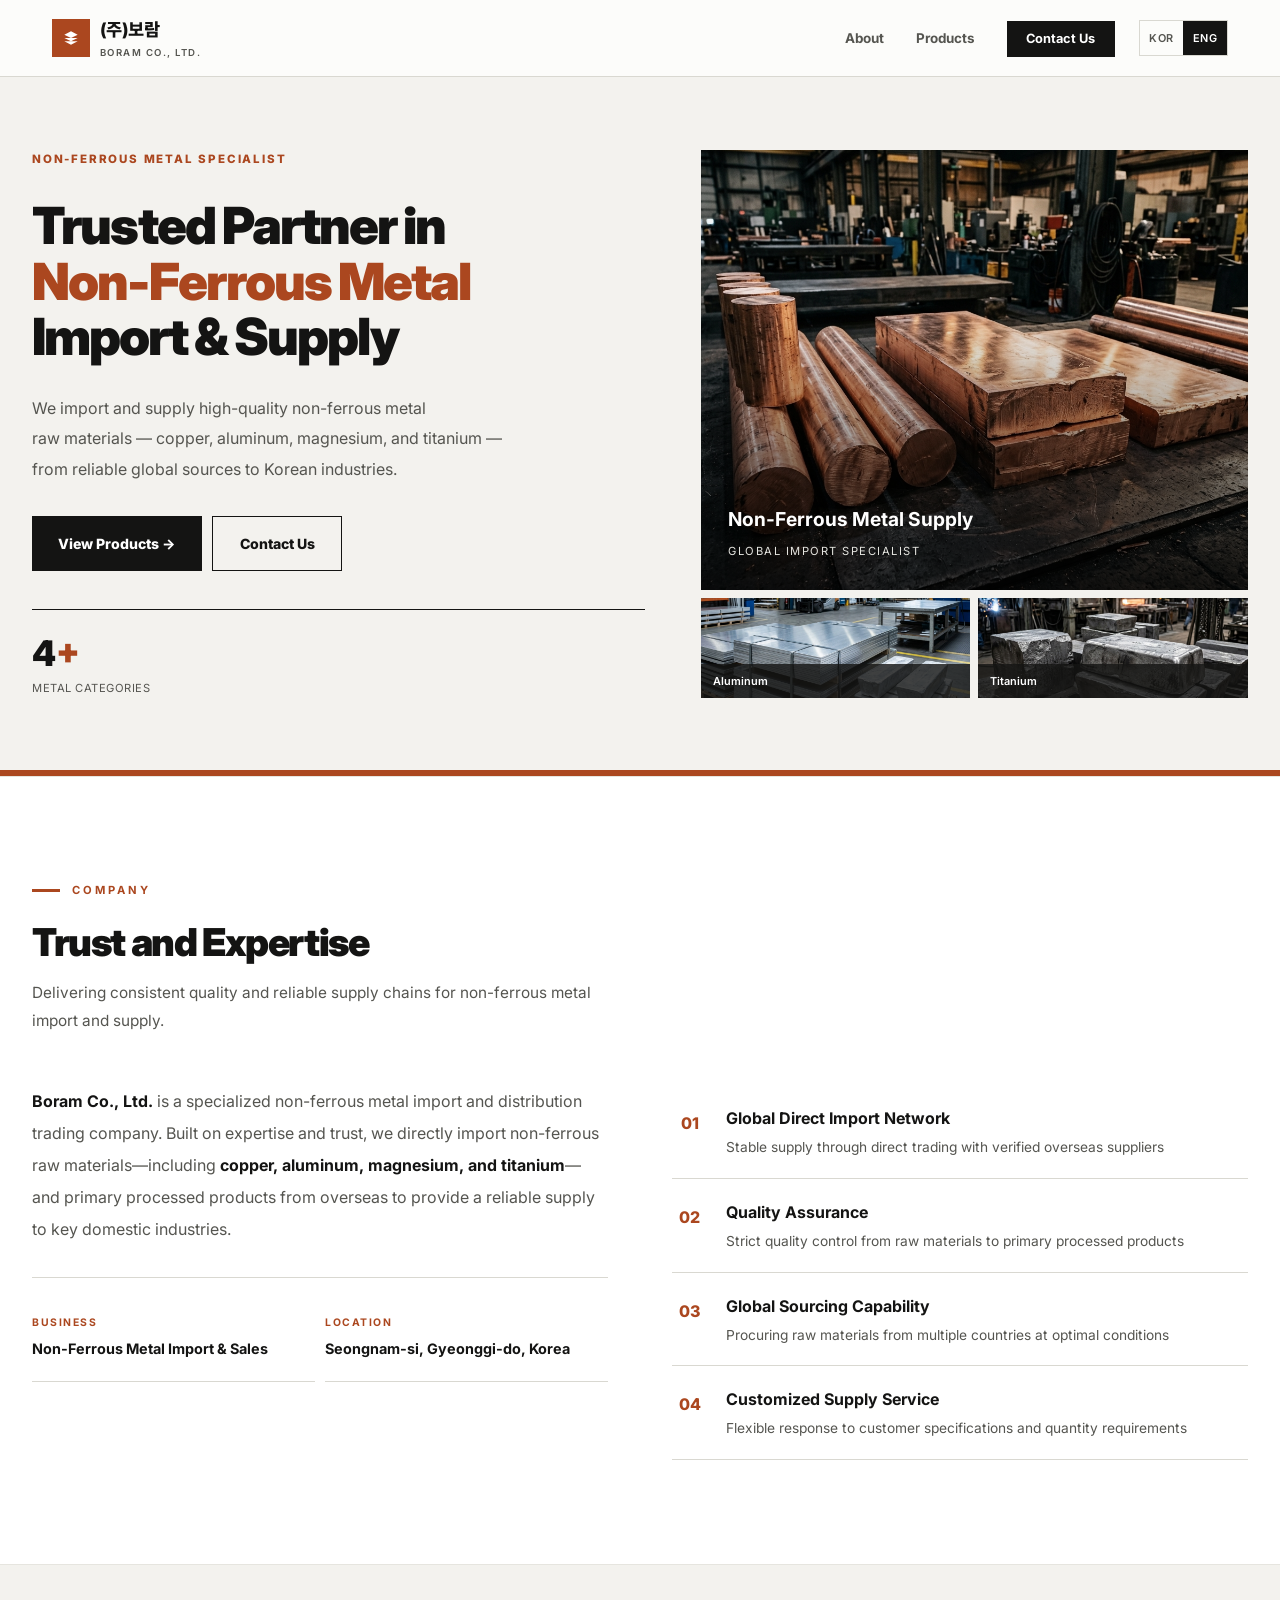
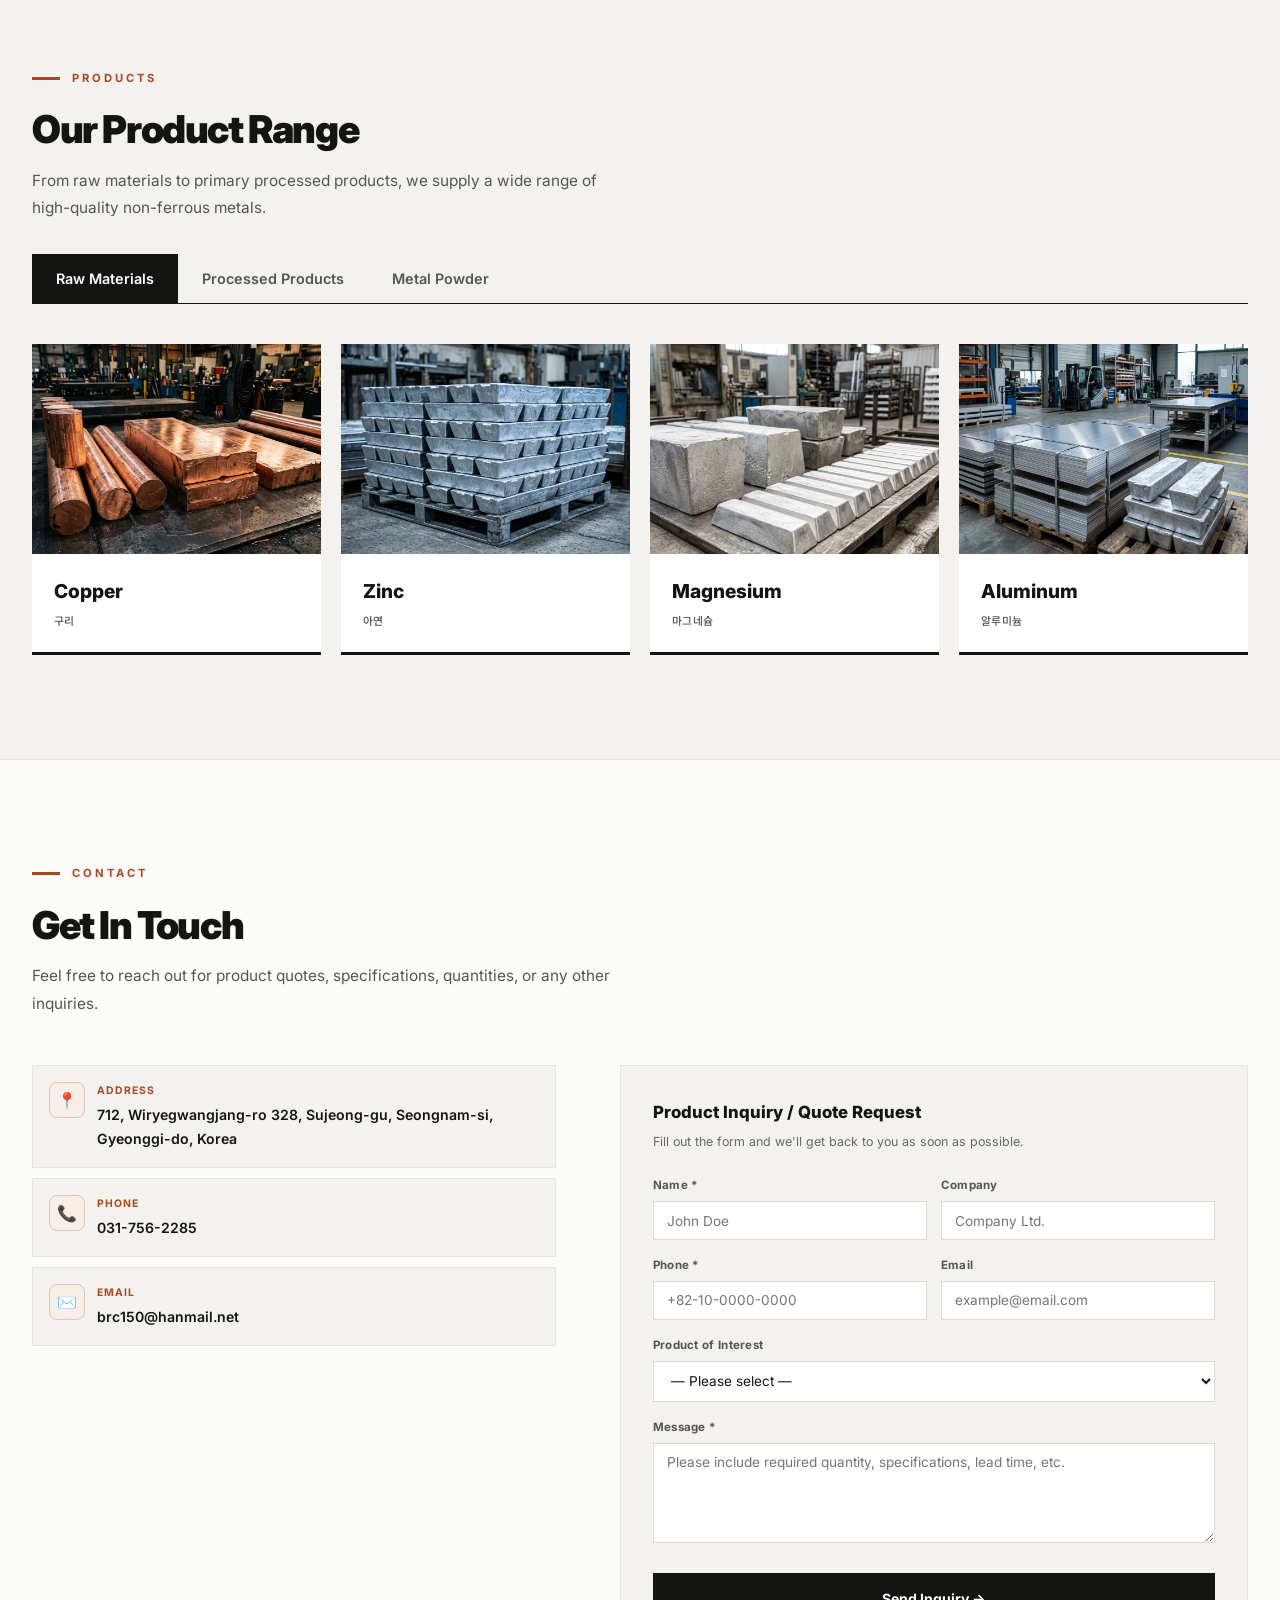
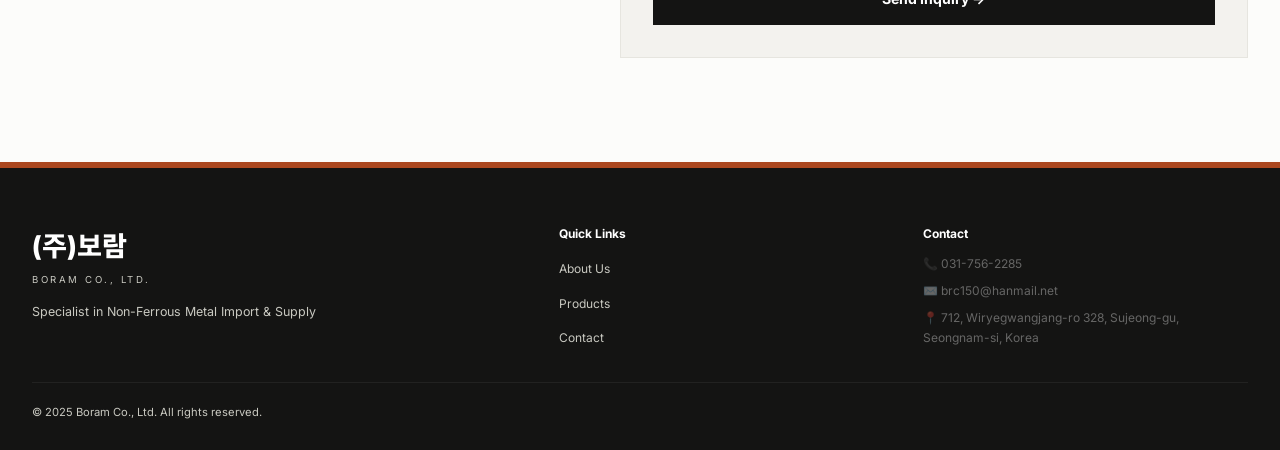
==== commit e2836932: "Add files via upload" ====
--- a/index_en.html
+++ b/index_en.html
@@ -4,458 +4,382 @@
   <meta charset="UTF-8" />
   <meta name="viewport" content="width=device-width, initial-scale=1.0" />
   <title>Boram Co., Ltd. | Non-Ferrous Metal Import & Supply</title>
-  <meta name="description" content="Boram Co., Ltd. is a specialized trading company importing and supplying non-ferrous metal raw materials — copper, aluminum, magnesium, and titanium — and primary processed products to Korean industries." />
+  <meta name="description" content="Boram Co., Ltd. has been a trusted specialist in importing and supplying non-ferrous metal raw materials including copper, aluminum, magnesium, and titanium." />
   <link rel="preconnect" href="https://fonts.googleapis.com" />
   <link rel="preconnect" href="https://fonts.gstatic.com" crossorigin />
-  <link href="https://fonts.googleapis.com/css2?family=Inter:wght@400;600;700;800&family=Noto+Sans+KR:wght@400;500;700;800&display=swap" rel="stylesheet" />
-  <link href="https://fonts.googleapis.com/css2?family=Material+Symbols+Rounded:opsz,wght,FILL,GRAD@24,400,0,0&display=swap" rel="stylesheet" />
-  <link rel="stylesheet" href="design.css" />
+  <link href="https://fonts.googleapis.com/css2?family=Inter:wght@300;400;500;600;700;800;900&family=Noto+Sans+KR:wght@300;400;500;600;700;800&display=swap" rel="stylesheet" />
+  <style>
+    *, *::before, *::after { box-sizing: border-box; margin: 0; padding: 0; }
+    :root {
+      --white:#ffffff;--bg:#fafbfc;--bg-warm:#faf9f7;--border:#eaedf2;--border-lt:#f2f3f6;
+      --ink:#111827;--ink-mid:#4b5563;--ink-soft:#9ca3af;
+      --accent:#c2703e;--accent-hover:#a85d32;--accent-bg:rgba(194,112,62,.06);--accent-bdr:rgba(194,112,62,.15);
+      --shadow-xs:0 1px 2px rgba(0,0,0,.04);--shadow-sm:0 1px 8px rgba(0,0,0,.06);--shadow-md:0 4px 24px rgba(0,0,0,.08);
+      --radius:12px;--radius-lg:16px;--ease:.3s cubic-bezier(.4,0,.2,1);
+    }
+    html { scroll-behavior:smooth; }
+    body { font-family:'Inter','Noto Sans KR',sans-serif; color:var(--ink); background:var(--white); line-height:1.7; }
+    ::-webkit-scrollbar { width:4px; }
+    ::-webkit-scrollbar-thumb { background:var(--border); border-radius:4px; }
+
+    nav { position:fixed; top:0; width:100%; z-index:100; background:rgba(255,255,255,.92); backdrop-filter:blur(20px); border-bottom:1px solid var(--border-lt); }
+    nav.scrolled { border-color:var(--border); }
+    .n-inner { max-width:1100px; margin:0 auto; display:flex; align-items:center; justify-content:space-between; padding:0 2rem; height:60px; }
+    .logo { display:flex; align-items:center; gap:.6rem; text-decoration:none; }
+    .logo-mark { width:30px; height:30px; border-radius:8px; background:var(--ink); display:flex; align-items:center; justify-content:center; }
+    .logo-mark svg { width:16px; height:16px; fill:var(--white); }
+    .logo-name { font-size:.92rem; font-weight:800; color:var(--ink); letter-spacing:-.5px; }
+    .logo-sub { font-size:.58rem; font-weight:600; color:var(--ink-soft); letter-spacing:1.5px; text-transform:uppercase; }
+    .n-right { display:flex; align-items:center; gap:1.5rem; }
+    .n-links { display:flex; gap:2rem; list-style:none; }
+    .n-links a { font-size:.84rem; font-weight:500; color:var(--ink-mid); text-decoration:none; transition:color var(--ease); }
+    .n-links a:hover { color:var(--ink); }
+    .n-cta { background:var(--ink); color:var(--white)!important; padding:.42rem 1.1rem; border-radius:8px; font-weight:700!important; font-size:.8rem!important; transition:opacity var(--ease)!important; }
+    .n-cta:hover { opacity:.85!important; }
+    .lang { display:flex; border:1px solid var(--border); border-radius:6px; overflow:hidden; }
+    .lang button { font-size:.68rem; font-weight:600; padding:.3rem .6rem; border:none; background:transparent; color:var(--ink-soft); cursor:pointer; font-family:'Inter',sans-serif; letter-spacing:.5px; transition:all var(--ease); }
+    .lang button.active { background:var(--ink); color:var(--white); }
+    .hamburger { display:none; flex-direction:column; gap:4px; cursor:pointer; }
+    .hamburger span { width:20px; height:1.5px; background:var(--ink); }
+
+    .hero { padding:140px 2rem 100px; background:var(--bg-warm); position:relative; overflow:hidden; }
+    .hero::before { content:''; position:absolute; inset:0; pointer-events:none; opacity:.35; background:url("data:image/svg+xml,%3Csvg width='40' height='40' xmlns='http://www.w3.org/2000/svg'%3E%3Cfilter id='n'%3E%3CfeTurbulence baseFrequency='.8' numOctaves='4' stitchTiles='stitch'/%3E%3C/filter%3E%3Crect width='100%25' height='100%25' filter='url(%23n)' opacity='.04'/%3E%3C/svg%3E"); }
+    .hero::after { content:''; position:absolute; top:60px; left:50%; transform:translateX(-50%); width:200px; height:1px; background:linear-gradient(90deg,transparent,var(--accent-bdr),transparent); }
+    .hero-inner { max-width:1100px; margin:0 auto; display:grid; grid-template-columns:1fr 1fr; gap:4rem; align-items:center; position:relative; z-index:1; }
+    .hero-eyebrow { font-size:.7rem; font-weight:600; letter-spacing:2px; text-transform:uppercase; color:var(--accent); margin-bottom:1.25rem; animation:fadeUp .6s ease both; }
+    h1 { font-size:clamp(2rem,3.2vw,2.8rem); font-weight:800; line-height:1.15; letter-spacing:-1px; color:var(--ink); margin-bottom:1.25rem; animation:fadeUp .6s .08s ease both; }
+    h1 em { font-style:normal; color:var(--accent); }
+    .hero-desc { font-size:.95rem; color:var(--ink-mid); line-height:1.85; margin-bottom:2rem; animation:fadeUp .6s .16s ease both; }
+    .hero-btns { display:flex; gap:.65rem; animation:fadeUp .6s .24s ease both; }
+    .btn { display:inline-flex; align-items:center; gap:.4rem; padding:.7rem 1.5rem; border-radius:8px; font-size:.88rem; font-weight:700; text-decoration:none; cursor:pointer; border:none; transition:all var(--ease); font-family:'Inter','Noto Sans KR',sans-serif; }
+    .btn-dark { background:var(--ink); color:var(--white); }
+    .btn-dark:hover { opacity:.88; }
+    .btn-light { background:var(--white); color:var(--ink); border:1px solid var(--border); }
+    .btn-light:hover { border-color:var(--ink); }
+    .hero-stats { display:flex; gap:2.5rem; margin-top:3rem; padding-top:2rem; border-top:1px solid var(--border); animation:fadeUp .6s .32s ease both; }
+    .st-num { font-family:'Inter',sans-serif; font-size:1.6rem; font-weight:800; color:var(--ink); line-height:1; margin-bottom:.25rem; }
+    .st-num b { color:var(--accent); font-weight:inherit; }
+    .st-lab { font-size:.7rem; color:var(--ink-soft); letter-spacing:.5px; text-transform:uppercase; }
+    .hero-vis { animation:fadeUp .7s .2s ease both; }
+    .hero-img-main { border-radius:var(--radius-lg); overflow:hidden; height:360px; position:relative; }
+    .hero-img-main img { width:100%; height:100%; object-fit:cover; }
+    .hero-img-main::after { content:''; position:absolute; inset:0; background:linear-gradient(to top,rgba(17,24,39,.5) 0%,transparent 50%); }
+    .hero-img-cap { position:absolute; bottom:1.25rem; left:1.25rem; z-index:1; }
+    .hero-img-cap strong { display:block; font-size:.95rem; font-weight:700; color:white; }
+    .hero-img-cap span { font-size:.7rem; color:rgba(255,255,255,.65); letter-spacing:1.5px; text-transform:uppercase; }
+    .hero-thumbs { display:grid; grid-template-columns:1fr 1fr; gap:.65rem; margin-top:.65rem; }
+    .thumb { border-radius:10px; overflow:hidden; height:100px; position:relative; }
+    .thumb img { width:100%; height:100%; object-fit:cover; transition:transform .5s ease; }
+    .thumb:hover img { transform:scale(1.06); }
+    .thumb-label { position:absolute; bottom:0; left:0; right:0; background:rgba(17,24,39,.45); backdrop-filter:blur(4px); color:white; font-size:.68rem; font-weight:600; padding:.3rem .6rem; }
+
+    section { padding:80px 2rem; }
+    .inner { max-width:1100px; margin:0 auto; }
+    .tag { font-size:.66rem; font-weight:700; letter-spacing:3px; text-transform:uppercase; color:var(--accent); margin-bottom:.6rem; }
+    .sec-title { font-size:clamp(1.5rem,2.2vw,2rem); font-weight:800; letter-spacing:-1px; line-height:1.3; margin-bottom:.7rem; color:var(--ink); }
+    .sec-desc { font-size:.9rem; color:var(--ink-mid); max-width:480px; line-height:1.8; }
+
+    #about { background:var(--white); border-top:1px solid var(--border-lt); }
+    .about-grid { display:grid; grid-template-columns:1fr 1fr; gap:3.5rem; margin-top:3rem; align-items:start; }
+    .about-text { background:var(--bg-warm); border-radius:var(--radius-lg); padding:2rem; border:1px solid var(--border-lt); margin-bottom:1rem; }
+    .about-text p { font-size:.9rem; color:var(--ink-mid); line-height:1.9; }
+    .about-text strong { color:var(--ink); }
+    .kpi-row { display:grid; grid-template-columns:1fr 1fr; gap:.65rem; }
+    .kpi { background:var(--white); border:1px solid var(--border); border-radius:var(--radius); padding:1.15rem; transition:transform var(--ease); }
+    .kpi:hover { transform:translateY(-2px); }
+    .kpi-lab { font-size:.65rem; font-weight:700; color:var(--accent); letter-spacing:1.5px; text-transform:uppercase; margin-bottom:.3rem; }
+    .kpi-val { font-size:.9rem; font-weight:700; color:var(--ink); }
+    .feat-list { display:flex; flex-direction:column; gap:.65rem; }
+    .feat { display:flex; gap:.85rem; padding:1.1rem; border-radius:var(--radius); border:1px solid var(--border-lt); background:var(--bg-warm); transition:border-color var(--ease),transform var(--ease); }
+    .feat:hover { border-color:var(--border); transform:translateX(3px); }
+    .feat-ico { width:36px; height:36px; border-radius:8px; flex-shrink:0; background:var(--accent-bg); border:1px solid var(--accent-bdr); display:flex; align-items:center; justify-content:center; font-size:1rem; }
+    .feat-t { font-size:.85rem; font-weight:700; color:var(--ink); margin-bottom:.15rem; }
+    .feat-d { font-size:.78rem; color:var(--ink-soft); line-height:1.5; }
+
+    #products { background:var(--bg-warm); border-top:1px solid var(--border-lt); }
+    .prod-head { margin-bottom:2.5rem; }
+    .tabs { display:flex; gap:.4rem; margin-top:1.5rem; }
+    .tab { background:transparent; border:1px solid var(--border); color:var(--ink-mid); border-radius:6px; padding:.42rem 1rem; font-size:.8rem; font-weight:600; cursor:pointer; transition:all var(--ease); font-family:'Inter','Noto Sans KR',sans-serif; }
+    .tab:hover { color:var(--ink); border-color:var(--ink-mid); }
+    .tab.active { background:var(--ink); color:var(--white); border-color:var(--ink); }
+    .panel { display:none; }
+    .panel.active { display:block; animation:fadeUp .3s ease; }
+    .raw-g { display:grid; grid-template-columns:repeat(4,1fr); gap:1rem; }
+    .raw-c { background:var(--white); border:1px solid var(--border); border-radius:var(--radius); overflow:hidden; transition:all var(--ease); }
+    .raw-c:hover { border-color:var(--accent-bdr); box-shadow:var(--shadow-md); transform:translateY(-3px); }
+    .raw-c-img { height:140px; overflow:hidden; }
+    .raw-c-img img { width:100%; height:100%; object-fit:cover; transition:transform .5s ease; }
+    .raw-c:hover .raw-c-img img { transform:scale(1.05); }
+    .raw-c-body { padding:1rem; text-align:center; }
+    .raw-c-name { font-size:.95rem; font-weight:800; color:var(--ink); }
+    .raw-c-en { font-size:.68rem; font-weight:500; color:var(--ink-soft); letter-spacing:.5px; }
+    .nf-g { display:grid; grid-template-columns:repeat(3,1fr); gap:1rem; }
+    .nf-c { background:var(--white); border:1px solid var(--border); border-radius:var(--radius); overflow:hidden; transition:all var(--ease); }
+    .nf-c:hover { border-color:var(--accent-bdr); box-shadow:var(--shadow-md); transform:translateY(-3px); }
+    .nf-c.wide { grid-column:span 2; }
+    .nf-c-img { height:175px; overflow:hidden; position:relative; }
+    .nf-c-img img { width:100%; height:100%; object-fit:cover; transition:transform .5s ease; }
+    .nf-c:hover .nf-c-img img { transform:scale(1.05); }
+    .nf-badge { position:absolute; top:.65rem; left:.65rem; background:rgba(255,255,255,.9); backdrop-filter:blur(4px); border-radius:100px; padding:.2rem .65rem; font-size:.64rem; font-weight:700; color:var(--ink); letter-spacing:.5px; text-transform:uppercase; }
+    .nf-body { padding:1.25rem; }
+    .nf-head { margin-bottom:.85rem; }
+    .nf-name { font-size:.95rem; font-weight:800; color:var(--ink); }
+    .p-list { list-style:none; }
+    .p-list li { font-size:.82rem; color:var(--ink-mid); padding:.4rem 0; border-bottom:1px solid var(--border-lt); display:flex; align-items:center; gap:.5rem; }
+    .p-list li:last-child { border-bottom:none; }
+    .p-list li::before { content:''; width:4px; height:4px; border-radius:50%; background:var(--accent); flex-shrink:0; }
+    .p-list li b { color:var(--ink); font-weight:600; }
+    .alloy-sec { margin-top:1rem; padding-top:1rem; border-top:1px solid var(--border-lt); }
+    .alloy-lab { font-size:.65rem; font-weight:700; color:var(--accent); letter-spacing:1.5px; text-transform:uppercase; margin-bottom:.6rem; }
+    .chips { display:flex; flex-wrap:wrap; gap:.35rem; }
+    .chip { background:var(--accent-bg); border:1px solid var(--accent-bdr); color:var(--accent); border-radius:100px; padding:.25rem .75rem; font-size:.75rem; font-weight:700; transition:all var(--ease); }
+    .chip:hover { background:var(--accent); color:var(--white); border-color:var(--accent); }
+    .powder-g { display:grid; grid-template-columns:1fr 1fr; gap:2.5rem; align-items:center; }
+    .powder-img { border-radius:var(--radius-lg); overflow:hidden; height:280px; }
+    .powder-img img { width:100%; height:100%; object-fit:cover; }
+    .powder-txt h3 { font-size:1.35rem; font-weight:800; color:var(--ink); letter-spacing:-.5px; margin-bottom:.65rem; }
+    .powder-txt p { font-size:.9rem; color:var(--ink-mid); line-height:1.85; margin-bottom:1.5rem; }
+
+    #contact { background:var(--white); border-top:1px solid var(--border-lt); }
+    .contact-g { display:grid; grid-template-columns:1fr 1.2fr; gap:3rem; margin-top:3rem; align-items:start; }
+    .c-cards { display:flex; flex-direction:column; gap:.65rem; }
+    .c-card { display:flex; gap:.75rem; padding:1rem; border-radius:var(--radius); border:1px solid var(--border-lt); background:var(--bg-warm); transition:border-color var(--ease); }
+    .c-card:hover { border-color:var(--border); }
+    .c-ico { width:36px; height:36px; border-radius:8px; flex-shrink:0; background:var(--accent-bg); border:1px solid var(--accent-bdr); display:flex; align-items:center; justify-content:center; font-size:1rem; }
+    .c-lab { font-size:.65rem; font-weight:700; color:var(--accent); letter-spacing:1px; text-transform:uppercase; margin-bottom:.2rem; }
+    .c-val { font-size:.88rem; font-weight:600; color:var(--ink); }
+    .c-val a { color:inherit; text-decoration:none; }
+    .c-val a:hover { color:var(--accent); }
+    .form-box { background:var(--bg-warm); border:1px solid var(--border-lt); border-radius:var(--radius-lg); padding:2rem; }
+    .form-title { font-size:1.05rem; font-weight:800; color:var(--ink); margin-bottom:.25rem; }
+    .form-sub { font-size:.78rem; color:var(--ink-soft); margin-bottom:1.5rem; }
+    .fg { margin-bottom:1rem; }
+    .fl { display:block; font-size:.72rem; font-weight:700; color:var(--ink-mid); margin-bottom:.35rem; letter-spacing:.3px; }
+    .fi,.ft,.fs { width:100%; padding:.65rem .85rem; border:1px solid var(--border); border-radius:8px; font-family:'Inter','Noto Sans KR',sans-serif; font-size:.85rem; color:var(--ink); background:var(--white); outline:none; transition:border-color var(--ease); }
+    .fi:focus,.ft:focus,.fs:focus { border-color:var(--accent); }
+    .ft { resize:vertical; min-height:100px; }
+    .fr { display:grid; grid-template-columns:1fr 1fr; gap:.85rem; }
+    .f-btn { width:100%; background:var(--ink); color:var(--white); border:none; border-radius:8px; padding:.8rem; font-size:.88rem; font-weight:700; font-family:'Inter','Noto Sans KR',sans-serif; cursor:pointer; transition:opacity var(--ease); margin-top:.35rem; }
+    .f-btn:hover { opacity:.85; }
+    .f-ok { display:none; text-align:center; padding:2rem; }
+    .f-ok p { color:var(--ink-mid); font-size:.88rem; }
+
+    footer { background:var(--ink); padding:2.5rem 2rem 1.75rem; }
+    .foot-inner { max-width:1100px; margin:0 auto; display:grid; grid-template-columns:1.5fr 1fr 1fr; gap:2.5rem; }
+    .foot-name { font-size:1rem; font-weight:800; color:white; margin-bottom:.15rem; }
+    .foot-en { font-size:.6rem; letter-spacing:2.5px; color:var(--accent); text-transform:uppercase; margin-bottom:.75rem; }
+    .foot-tag { font-size:.78rem; color:rgba(255,255,255,.35); line-height:1.8; }
+    .foot-col-t { font-size:.75rem; font-weight:700; color:white; margin-bottom:.65rem; }
+    .foot-links { list-style:none; }
+    .foot-links li { margin-bottom:.45rem; }
+    .foot-links a { font-size:.75rem; color:rgba(255,255,255,.35); text-decoration:none; transition:color var(--ease); }
+    .foot-links a:hover { color:var(--accent); }
+    .foot-info li { font-size:.75rem; color:rgba(255,255,255,.35); margin-bottom:.4rem; list-style:none; }
+    .foot-bot { max-width:1100px; margin:1.5rem auto 0; padding-top:1.25rem; border-top:1px solid rgba(255,255,255,.06); display:flex; justify-content:space-between; flex-wrap:wrap; gap:.5rem; font-size:.7rem; color:rgba(255,255,255,.2); }
+
+    @keyframes fadeUp { from{opacity:0;transform:translateY(16px);}to{opacity:1;transform:none;} }
+    .reveal { opacity:0; transform:translateY(18px); transition:opacity .55s ease,transform .55s ease; }
+    .reveal.visible { opacity:1; transform:none; }
+
+    @media(max-width:960px) {
+      .hero-inner{grid-template-columns:1fr;}.hero-vis{display:none;}.about-grid{grid-template-columns:1fr;gap:2rem;}.nf-g{grid-template-columns:1fr;}.nf-c.wide{grid-column:span 1;}.raw-g{grid-template-columns:1fr 1fr;}.contact-g{grid-template-columns:1fr;}.foot-inner{grid-template-columns:1fr;gap:1.5rem;}.powder-g{grid-template-columns:1fr;}
+    }
+    @media(max-width:600px) {
+      section{padding:60px 1.25rem;}.n-links{display:none;}.n-links.open{display:flex;flex-direction:column;position:fixed;top:60px;left:0;right:0;background:white;padding:1.25rem;z-index:99;border-bottom:1px solid var(--border);}.n-links.open li{border-bottom:1px solid var(--border-lt);}.n-links.open a{display:block;padding:.8rem 0;}.hamburger{display:flex;}.raw-g{grid-template-columns:1fr 1fr;}.kpi-row{grid-template-columns:1fr;}.fr{grid-template-columns:1fr;}
+    }
+  </style>
+  <link rel="stylesheet" href="design.css" />
 </head>
 <body>
-
-  <!-- ── TOP NAVIGATION : Home · Company · Products · Others ── -->
-  <header class="topbar" id="topbar">
-    <div class="topbar-inner">
-      <a href="#home" class="brand">
-        <span class="brand-mark" aria-hidden="true">
-          <svg viewBox="0 0 24 24"><path d="M12 2L2 7l10 5 10-5-10-5zM2 17l10 5 10-5M2 12l10 5 10-5" stroke-linejoin="round"/></svg>
-        </span>
-        <span class="brand-txt">
-          <span class="brand-name">(주)보람</span><br />
-          <span class="brand-sub">Boram Co., Ltd.</span>
-        </span>
+  <nav id="navbar">
+    <div class="n-inner">
+      <a href="#top" class="logo">
+        <div class="logo-mark"><svg viewBox="0 0 24 24"><path d="M12 2L2 7l10 5 10-5-10-5zM2 17l10 5 10-5M2 12l10 5 10-5"/></svg></div>
+        <div><div class="logo-name">(주)보람</div><div class="logo-sub">Boram Co., Ltd.</div></div>
       </a>
-      <nav class="gnav" id="gnav" aria-label="Main menu">
-        <ul>
-          <li><a href="#home" class="on">Home</a></li>
-          <li><a href="#about">Company</a></li>
+      <div class="n-right">
+        <ul class="n-links" id="navLinks">
+          <li><a href="#about">About</a></li>
           <li><a href="#products">Products</a></li>
-          <li><a href="#others">Others</a></li>
-          <li><a href="#contact">Contact</a></li>
+          <li><a href="#contact" class="n-cta">Contact Us</a></li>
         </ul>
-      </nav>
-      <div class="top-tools">
-        <div class="lang-sw" role="group" aria-label="Language">
-          <button onclick="location.href='index.html'">KOR</button>
-          <button class="active" aria-current="true">ENG</button>
-        </div>
-        <a href="#contact" class="nav-cta">Contact Us</a>
-        <button class="hamburger" id="hamburger" aria-label="Open menu" aria-expanded="false">
-          <span></span><span></span><span></span>
-        </button>
-      </div>
-    </div>
-  </header>
-
-  <!-- ── HERO ── -->
-  <section class="hero" id="home">
-    <div class="hero-bg" aria-hidden="true">
-      <img src="img_copper.png" alt="" />
-    </div>
+        <div class="lang">
+          <button onclick="window.location.href='index.html'">KOR</button>
+          <button class="active">ENG</button>
+        </div>
+        <div class="hamburger" onclick="document.getElementById('navLinks').classList.toggle('open')"><span></span><span></span><span></span></div>
+      </div>
+    </div>
+  </nav>
+
+  <section class="hero" id="top">
     <div class="hero-inner">
-      <p class="hero-catch">Non-Ferrous Metal Trading</p>
-      <h1>Trusted Partner in <em>Non-Ferrous Metal</em> Import & Supply</h1>
-      <p class="hero-desc">
-        Boram Co., Ltd. imports and supplies high-quality non-ferrous metal raw materials —
-        copper, aluminum, magnesium, and titanium — and primary processed products
-        from reliable global sources to Korean industries.
-      </p>
-      <div class="hero-actions">
-        <a href="#products" class="btn btn-copper">View Products</a>
-        <a href="#contact" class="btn btn-ghost">Contact Us</a>
-      </div>
-      <div class="hero-strip">
-        <div class="hstat"><div class="hstat-num">4<b>+</b></div><div class="hstat-lab">Metal Categories</div></div>
-        <div class="hstat"><div class="hstat-num">3</div><div class="hstat-lab">Product Lines — Raw · Non-Ferrous · Powder</div></div>
-        <div class="hstat"><div class="hstat-num">7</div><div class="hstat-lab">Copper Master Alloy Grades</div></div>
+      <div>
+        <div class="hero-eyebrow">Non-Ferrous Metal Specialist</div>
+        <h1>Trusted Partner in<br /><em>Non-Ferrous Metal</em><br />Import & Supply</h1>
+        <p class="hero-desc">We import and supply high-quality non-ferrous metal<br />raw materials — copper, aluminum, magnesium, and titanium —<br />from reliable global sources to Korean industries.</p>
+        <div class="hero-btns">
+          <a href="#products" class="btn btn-dark">View Products →</a>
+          <a href="#contact" class="btn btn-light">Contact Us</a>
+        </div>
+        <div class="hero-stats">
+          <div><div class="st-num">4<b>+</b></div><div class="st-lab">Metal Categories</div></div>
+        </div>
+      </div>
+      <div class="hero-vis">
+        <div class="hero-img-main">
+          <img src="img_copper.png" alt="Copper Products" />
+          <div class="hero-img-cap"><strong>Non-Ferrous Metal Supply</strong><span>Global Import Specialist</span></div>
+        </div>
+        <div class="hero-thumbs">
+          <div class="thumb"><img src="img_aluminum.png" alt="Aluminum" /><div class="thumb-label">Aluminum</div></div>
+          <div class="thumb"><img src="img_titanium.png" alt="Titanium" /><div class="thumb-label">Titanium</div></div>
+        </div>
       </div>
     </div>
   </section>
 
-  <!-- ── COMPANY ── -->
   <section id="about">
-    <div class="wrap">
-      <p class="sec-tag">About Us</p>
+    <div class="inner">
+      <div class="tag">Company</div>
       <h2 class="sec-title">Trust and Expertise</h2>
       <p class="sec-desc">Delivering consistent quality and reliable supply chains for non-ferrous metal import and supply.</p>
-
       <div class="about-grid">
         <div class="reveal">
-          <p class="about-lead">
-            <strong>Boram Co., Ltd.</strong> is a specialized non-ferrous metal import and distribution trading company.
-            Built on expertise and trust, we directly import non-ferrous raw materials — including
-            <strong>copper, aluminum, magnesium, and titanium</strong> — and primary processed products from overseas
-            to provide a reliable supply to key domestic industries.
-          </p>
-          <dl class="about-facts">
-            <div class="fact"><dt>Business</dt><dd>Non-Ferrous Metal Import & Sales</dd></div>
-            <div class="fact"><dt>Location</dt><dd>712, Wiryegwangjang-ro 328, Sujeong-gu, Seongnam-si, Gyeonggi-do, Korea</dd></div>
-            <div class="fact"><dt>Phone</dt><dd><a href="tel:031-756-2285" style="text-decoration:none">031-756-2285</a></dd></div>
-            <div class="fact"><dt>Email</dt><dd><a href="mailto:brc150@hanmail.net" style="text-decoration:none">brc150@hanmail.net</a></dd></div>
-          </dl>
-        </div>
-        <div class="about-img reveal">
-          <img src="img_copper.png" alt="Copper billets and slabs" loading="lazy" />
-        </div>
-      </div>
-
-      <div class="val-grid reveal">
-        <div class="val"><span class="val-no">01</span><div class="val-t">Global Direct Import Network</div><p class="val-d">Stable supply through direct trading with verified overseas suppliers</p></div>
-        <div class="val"><span class="val-no">02</span><div class="val-t">Quality Assurance</div><p class="val-d">Strict quality control from raw materials to primary processed products</p></div>
-        <div class="val"><span class="val-no">03</span><div class="val-t">Global Sourcing Capability</div><p class="val-d">Procuring raw materials from multiple countries at optimal conditions</p></div>
-        <div class="val"><span class="val-no">04</span><div class="val-t">Customized Supply Service</div><p class="val-d">Flexible response to customer specifications and quantity requirements</p></div>
+          <div class="about-text">
+            <p><strong>Boram Co., Ltd.</strong> is a specialized non-ferrous metal import and distribution trading company. Built on expertise and trust, we directly import non-ferrous raw materials—including <strong>copper, aluminum, magnesium, and titanium</strong>—and primary processed products from overseas to provide a reliable supply to key domestic industries.</p>
+          </div>
+          <div class="kpi-row">
+            <div class="kpi"><div class="kpi-lab">Business</div><div class="kpi-val">Non-Ferrous Metal Import & Sales</div></div>
+            <div class="kpi"><div class="kpi-lab">Location</div><div class="kpi-val">Seongnam-si, Gyeonggi-do, Korea</div></div>
+          </div>
+        </div>
+        <div class="feat-list reveal">
+          <div class="feat"><div class="feat-ico">🌏</div><div><div class="feat-t">Global Direct Import Network</div><div class="feat-d">Stable supply through direct trading with verified overseas suppliers</div></div></div>
+          <div class="feat"><div class="feat-ico">🔬</div><div><div class="feat-t">Quality Assurance</div><div class="feat-d">Strict quality control from raw materials to primary processed products</div></div></div>
+          <div class="feat"><div class="feat-ico">🚀</div><div><div class="feat-t">Global Sourcing Capability</div><div class="feat-d">Procuring raw materials from multiple countries at optimal conditions</div></div></div>
+          <div class="feat"><div class="feat-ico">🤝</div><div><div class="feat-t">Customized Supply Service</div><div class="feat-d">Flexible response to customer specifications and quantity requirements</div></div></div>
+        </div>
       </div>
     </div>
   </section>
 
-  <!-- ── PRODUCTS : Raw Materials / Non-Ferrous Metals / Powder ── -->
-  <section id="products" class="on-dark">
-    <div class="wrap">
+  <section id="products">
+    <div class="inner">
       <div class="prod-head">
-        <p class="sec-tag">Products</p>
+        <div class="tag">Products</div>
         <h2 class="sec-title">Our Product Range</h2>
-        <p class="sec-desc">From raw materials to primary processed products and metal powders — we supply a wide range of high-quality non-ferrous metals.</p>
-        <div class="tabs" role="tablist" aria-label="Product categories">
-          <button class="tab active" id="tab-raw" role="tab" aria-selected="true" aria-controls="panel-raw" onclick="switchTab('raw')">Raw Materials<small>원자재</small></button>
-          <button class="tab" id="tab-nonfer" role="tab" aria-selected="false" aria-controls="panel-nonfer" onclick="switchTab('nonfer')">Non-Ferrous Metals<small>비철금속</small></button>
-          <button class="tab" id="tab-powder" role="tab" aria-selected="false" aria-controls="panel-powder" onclick="switchTab('powder')">Powder<small>분말</small></button>
-        </div>
-      </div>
-
-      <!-- Raw materials -->
-      <div class="panel active" id="panel-raw" role="tabpanel" aria-labelledby="tab-raw">
+        <p class="sec-desc">From raw materials to primary processed products, we supply a wide range of high-quality non-ferrous metals.</p>
+        <div class="tabs">
+          <button class="tab active" id="tab-raw" onclick="switchTab('raw')">Raw Materials</button>
+          <button class="tab" id="tab-nonfer" onclick="switchTab('nonfer')">Processed Products</button>
+          <button class="tab" id="tab-powder" onclick="switchTab('powder')">Metal Powder</button>
+        </div>
+      </div>
+      <div class="panel active reveal" id="panel-raw">
         <div class="raw-g">
-          <div class="raw-c"><div class="raw-c-img"><img src="img_copper.png" alt="Copper" loading="lazy" /></div><div class="raw-c-body"><div class="raw-c-name">Copper</div><div class="raw-c-en">구리</div></div></div>
-          <div class="raw-c"><div class="raw-c-img"><img src="img_zinc.png" alt="Zinc" loading="lazy" /></div><div class="raw-c-body"><div class="raw-c-name">Zinc</div><div class="raw-c-en">아연</div></div></div>
-          <div class="raw-c"><div class="raw-c-img"><img src="img_magnesium.png" alt="Magnesium" loading="lazy" /></div><div class="raw-c-body"><div class="raw-c-name">Magnesium</div><div class="raw-c-en">마그네슘</div></div></div>
-          <div class="raw-c"><div class="raw-c-img"><img src="img_aluminum.png" alt="Aluminum" loading="lazy" /></div><div class="raw-c-body"><div class="raw-c-name">Aluminum</div><div class="raw-c-en">알루미늄</div></div></div>
-        </div>
-        <p class="sec-desc" style="margin-top:1.8rem; color:rgba(255,255,255,.55)">
-          For shapes (billets, slabs, strips, etc.), specifications, and quantities of each raw material, please reach us through the <a href="#contact" style="color:var(--copper-hi)">contact page</a>.
-        </p>
-      </div>
-
-      <!-- Non-ferrous metals -->
-      <div class="panel" id="panel-nonfer" role="tabpanel" aria-labelledby="tab-nonfer">
+          <div class="raw-c"><div class="raw-c-img"><img src="img_copper.png" alt="Copper" /></div><div class="raw-c-body"><div class="raw-c-name">Copper</div><div class="raw-c-en">구리</div></div></div>
+          <div class="raw-c"><div class="raw-c-img"><img src="img_zinc.png" alt="Zinc" /></div><div class="raw-c-body"><div class="raw-c-name">Zinc</div><div class="raw-c-en">아연</div></div></div>
+          <div class="raw-c"><div class="raw-c-img"><img src="img_magnesium.png" alt="Magnesium" /></div><div class="raw-c-body"><div class="raw-c-name">Magnesium</div><div class="raw-c-en">마그네슘</div></div></div>
+          <div class="raw-c"><div class="raw-c-img"><img src="img_aluminum.png" alt="Aluminum" /></div><div class="raw-c-body"><div class="raw-c-name">Aluminum</div><div class="raw-c-en">알루미늄</div></div></div>
+        </div>
+      </div>
+      <div class="panel reveal" id="panel-nonfer">
         <div class="nf-g">
-          <div class="nf-c">
-            <div class="nf-c-head">
-              <span class="material-symbols-rounded" aria-hidden="true">build</span>
-              <div><div class="nf-name">Copper Products</div><div class="nf-en">구리 가공품</div></div>
-            </div>
+          <div class="nf-c wide">
+            <div class="nf-c-img"><img src="img_copper.png" alt="Copper Products" /><div class="nf-badge">Copper Products</div></div>
             <div class="nf-body">
+              <div class="nf-head"><div class="nf-name">Copper</div></div>
               <ul class="p-list">
-                <li><b>Oxygen-Free Copper Billet (C10100)</b><span class="en">무산소동 C10100 빌레트</span></li>
-                <li><b>Copper Slab</b><span class="en">슬라브</span></li>
-                <li><b>Copper Strip</b><span class="en">스트립</span></li>
-                <li><b>Brass Products</b><span class="en">황동제품</span></li>
+                <li><b>Brass Products</b> — 황동제품</li>
+                <li><b>Copper Strip</b> — 스트립</li>
+                <li><b>Copper Slab / Cake</b> — 슬라브 (케이크)</li>
+                <li><b>Oxygen-Free Copper Billet</b> — 무산소동 빌레트</li>
               </ul>
-            </div>
-          </div>
-
-          <div class="nf-c">
-            <div class="nf-c-head">
-              <span class="material-symbols-rounded" aria-hidden="true">science</span>
-              <div><div class="nf-name">Copper Master Alloy</div><div class="nf-en">구리모합금</div></div>
-            </div>
-            <div class="nf-body">
-              <div class="alloy-block" style="margin-top:0">
-                <div class="alloy-lab">Grades · 규격</div>
-                <table class="alloy-table">
-                  <thead>
-                    <tr><th scope="col">Grade</th><th scope="col">Base</th><th scope="col">Note</th></tr>
-                  </thead>
-                  <tbody>
-                    <tr><td class="grade">CuMg (50)</td><td>Copper–Magnesium <span class="ko">마그네슘동</span></td><td class="ko">Inquire for specs</td></tr>
-                    <tr><td class="grade">CuFe (10)</td><td>Copper–Iron <span class="ko">철동</span></td><td class="ko">Inquire for specs</td></tr>
-                    <tr><td class="grade">CuP (15)</td><td>Copper–Phosphorus <span class="ko">인동</span></td><td class="ko">Inquire for specs</td></tr>
-                    <tr><td class="grade">CuCr (10%)</td><td>Copper–Chromium <span class="ko">크롬동</span></td><td class="ko">Inquire for specs</td></tr>
-                    <tr><td class="grade">CuZr (50)</td><td>Copper–Zirconium <span class="ko">지르코늄동</span></td><td class="ko">Inquire for specs</td></tr>
-                    <tr><td class="grade">CuAs (30)</td><td>Copper–Arsenic <span class="ko">비소동</span></td><td class="ko">Inquire for specs</td></tr>
-                    <tr><td class="grade">CuMn (35)</td><td>Copper–Manganese <span class="ko">망가니즈동</span></td><td class="ko">Inquire for specs</td></tr>
-                  </tbody>
-                </table>
+              <div class="alloy-sec">
+                <div class="alloy-lab">Copper Master Alloy · 구리모합금</div>
+                <div class="chips">
+                  <span class="chip">CuMg 50% <small>마그네슘동</small></span>
+                  <span class="chip">CuCr 10% <small>크롬동</small></span>
+                  <span class="chip">CuZr 10% <small>지르코늄동</small></span>
+                  <span class="chip">CuP 15% <small>인동</small></span>
+                </div>
               </div>
             </div>
           </div>
-
           <div class="nf-c">
-            <div class="nf-c-head">
-              <span class="material-symbols-rounded" aria-hidden="true">layers</span>
-              <div><div class="nf-name">Aluminum</div><div class="nf-en">알루미늄</div></div>
-            </div>
-            <div class="nf-body">
-              <ul class="p-list">
-                <li><b>Aluminum Plate</b><span class="en">플레이트</span></li>
-              </ul>
-            </div>
-          </div>
-
+            <div class="nf-c-img"><img src="img_aluminum.png" alt="Aluminum" /><div class="nf-badge">Aluminum</div></div>
+            <div class="nf-body"><div class="nf-head"><div class="nf-name">Aluminum</div></div><ul class="p-list"><li><b>Aluminum Plate</b> — 알루미늄 플레이트</li></ul></div>
+          </div>
           <div class="nf-c">
-            <div class="nf-c-head">
-              <span class="material-symbols-rounded" aria-hidden="true">diamond</span>
-              <div><div class="nf-name">Titanium</div><div class="nf-en">티타늄</div></div>
-            </div>
-            <div class="nf-body">
-              <ul class="p-list">
-                <li><b>Titanium Material</b><span class="en">티타늄 소재</span></li>
-                <li>Inquire for specifications</li>
-              </ul>
-            </div>
-          </div>
-        </div>
-      </div>
-
-      <!-- Powder -->
-      <div class="panel" id="panel-powder" role="tabpanel" aria-labelledby="tab-powder">
+            <div class="nf-c-img"><img src="img_titanium.png" alt="Titanium" /><div class="nf-badge">Titanium</div></div>
+            <div class="nf-body"><div class="nf-head"><div class="nf-name">Titanium</div></div><ul class="p-list"><li><b>Titanium Material</b></li><li>Inquire for specifications</li></ul></div>
+          </div>
+        </div>
+      </div>
+      <div class="panel reveal" id="panel-powder">
         <div class="powder-g">
-          <div class="powder-img"><img src="img_powder.png" alt="Metal Powder" loading="lazy" /></div>
+          <div class="powder-img"><img src="img_powder.png" alt="Metal Powder" /></div>
           <div class="powder-txt">
-            <h3>Metal Powder<span>금속 분말</span></h3>
-            <p>
-              We handle non-ferrous metal powder materials.<br />
-              Detailed item lists and specifications such as particle size and purity are provided to match your
-              requirements — send us your material, specification, and quantity by phone or the inquiry form,
-              and we will respond promptly with a quotation.
-            </p>
-            <a href="#contact" class="btn btn-copper">Inquire About Powder</a>
-            <p class="powder-note">Detailed items are finalized upon consultation; all specifications and quantities are handled as quotation inquiries.</p>
+            <h3>Metal Powder</h3>
+            <p>We handle non-ferrous metal powder materials.<br />Please contact us with your required material and specifications — we'll respond promptly.</p>
+            <a href="#contact" class="btn btn-dark">Inquire About Powder →</a>
           </div>
         </div>
       </div>
     </div>
   </section>
 
-  <!-- ── OTHERS : Process · FAQ · Access ── -->
-  <section id="others">
-    <div class="wrap">
-      <p class="sec-tag">Others</p>
-      <h2 class="sec-title">Delivery Process · FAQ · Access</h2>
-      <p class="sec-desc">How an inquiry moves from first contact to delivery, answers to common questions, and how to reach us.</p>
-
-      <div class="others-grid">
-        <div class="o-card reveal">
-          <div class="o-ico"><span class="material-symbols-rounded" aria-hidden="true">local_shipping</span></div>
-          <div class="o-t">Delivery Process</div>
-          <ol class="step-flow">
-            <li><b>Inquiry</b> — submit material, specification, and quantity by phone, email, or the form</li>
-            <li><b>Quotation</b> — a quotation based on specification, quantity, and lead time</li>
-            <li><b>Import & Inspection</b> — direct import from verified suppliers with strict quality inspection</li>
-            <li><b>Delivery</b> — stable supply to domestic industries</li>
-          </ol>
-        </div>
-
-        <div class="o-card reveal">
-          <div class="o-ico"><span class="material-symbols-rounded" aria-hidden="true">help</span></div>
-          <div class="o-t">Frequently Asked Questions</div>
-          <div class="faq-item">
-            <button class="faq-q" type="button" aria-expanded="false"><span class="qmark">Q.</span>Is there a minimum order quantity?<span class="fold" aria-hidden="true">+</span></button>
-            <div class="faq-a">It depends on the item and specification. Let us know the quantity you need and we will confirm and advise.</div>
-          </div>
-          <div class="faq-item">
-            <button class="faq-q" type="button" aria-expanded="false"><span class="qmark">Q.</span>How long does a quotation take?<span class="fold" aria-hidden="true">+</span></button>
-            <div class="faq-a">Tell us the material, specification, and quantity by form or phone, and we will send a quotation promptly.</div>
-          </div>
-          <div class="faq-item">
-            <button class="faq-q" type="button" aria-expanded="false"><span class="qmark">Q.</span>Can I specify a copper master alloy grade?<span class="fold" aria-hidden="true">+</span></button>
-            <div class="faq-a">Grades such as CuMg(50), CuFe(10), CuP(15), CuCr(10%), CuZr(50), CuAs(30), and CuMn(35) can all be inquired by grade.</div>
-          </div>
-        </div>
-
-        <div class="o-card reveal">
-          <div class="o-ico"><span class="material-symbols-rounded" aria-hidden="true">location_on</span></div>
-          <div class="o-t">Access · Contact</div>
-          <dl class="about-facts" style="margin-top:.4rem">
-            <div class="fact"><dt style="color:var(--ink-soft)">Address</dt><dd>712, Wiryegwangjang-ro 328, Sujeong-gu, Seongnam-si, Gyeonggi-do, Korea</dd></div>
-            <div class="fact"><dt style="color:var(--ink-soft)">Phone</dt><dd><a href="tel:031-756-2285" style="text-decoration:none">031-756-2285</a></dd></div>
-            <div class="fact"><dt style="color:var(--ink-soft)">Email</dt><dd><a href="mailto:brc150@hanmail.net" style="text-decoration:none">brc150@hanmail.net</a></dd></div>
-          </dl>
-          <a href="#contact" class="btn btn-dark" style="margin-top:1.1rem">Request a Quote</a>
-        </div>
-      </div>
-    </div>
-  </section>
-
-  <!-- ── CONTACT ── -->
-  <section id="contact" class="on-dark">
-    <div class="wrap">
-      <div class="cta-band">
-        <p class="sec-tag" style="justify-content:center">Contact</p>
-        <h2 class="sec-title">We welcome your inquiry</h2>
-        <p class="sec-desc" style="margin-left:auto;margin-right:auto">Feel free to reach out for product quotes, specifications, quantities, or any other inquiries.</p>
-      </div>
-
+  <section id="contact">
+    <div class="inner">
+      <div class="tag">Contact</div>
+      <h2 class="sec-title">Get In Touch</h2>
+      <p class="sec-desc">Feel free to reach out for product quotes, specifications, quantities, or any other inquiries.</p>
       <div class="contact-g">
         <div class="c-cards reveal">
-          <div class="c-card">
-            <div class="c-ico"><span class="material-symbols-rounded" aria-hidden="true">location_on</span></div>
-            <div><div class="c-lab">Address</div><div class="c-val">712, Wiryegwangjang-ro 328, Sujeong-gu, Seongnam-si, Gyeonggi-do, Korea</div></div>
-          </div>
-          <div class="c-card">
-            <div class="c-ico"><span class="material-symbols-rounded" aria-hidden="true">call</span></div>
-            <div><div class="c-lab">Phone</div><div class="c-val"><a href="tel:031-756-2285">031-756-2285</a></div></div>
-          </div>
-          <div class="c-card">
-            <div class="c-ico"><span class="material-symbols-rounded" aria-hidden="true">mail</span></div>
-            <div><div class="c-lab">Email</div><div class="c-val"><a href="mailto:brc150@hanmail.net">brc150@hanmail.net</a></div></div>
-          </div>
-        </div>
-
+          <div class="c-card"><div class="c-ico">📍</div><div><div class="c-lab">Address</div><div class="c-val">712, Wiryegwangjang-ro 328, Sujeong-gu, Seongnam-si, Gyeonggi-do, Korea</div></div></div>
+          <div class="c-card"><div class="c-ico">📞</div><div><div class="c-lab">Phone</div><div class="c-val"><a href="tel:031-756-2285">031-756-2285</a></div></div></div>
+          <div class="c-card"><div class="c-ico">✉️</div><div><div class="c-lab">Email</div><div class="c-val"><a href="mailto:brc150@hanmail.net">brc150@hanmail.net</a></div></div></div>
+        </div>
         <div class="form-box reveal">
           <div class="form-title">Product Inquiry / Quote Request</div>
           <div class="form-sub">Fill out the form and we'll get back to you as soon as possible.</div>
           <form id="contactForm" onsubmit="submitForm(event)">
-            <input type="hidden" name="_subject" value="[Boram Website Inquiry]" />
-            <input type="hidden" name="_template" value="table" />
-            <input type="hidden" name="_captcha" value="false" />
-            <input type="text" name="_honey" style="display: none" tabindex="-1" autocomplete="off" aria-hidden="true" />
-            <div class="fr">
-              <div class="fg"><label class="fl" for="en-name">Name <span class="req">*</span></label><input class="fi" id="en-name" type="text" name="name" placeholder="John Doe" required /></div>
-              <div class="fg"><label class="fl" for="en-company">Company</label><input class="fi" id="en-company" type="text" name="company" placeholder="Company Ltd." /></div>
-            </div>
-            <div class="fr">
-              <div class="fg"><label class="fl" for="en-phone">Phone <span class="req">*</span></label><input class="fi" id="en-phone" type="tel" name="phone" placeholder="+82-10-0000-0000" required /></div>
-              <div class="fg"><label class="fl" for="en-email">Email</label><input class="fi" id="en-email" type="email" name="email" placeholder="example@email.com" /></div>
-            </div>
-            <div class="fg">
-              <label class="fl" for="en-product">Product of Interest</label>
-              <select class="fs" id="en-product" name="product">
-                <option value="">— Please select —</option>
+            <div class="fr"><div class="fg"><label class="fl">Name *</label><input class="fi" type="text" placeholder="John Doe" required /></div><div class="fg"><label class="fl">Company</label><input class="fi" type="text" placeholder="Company Ltd." /></div></div>
+            <div class="fr"><div class="fg"><label class="fl">Phone *</label><input class="fi" type="tel" placeholder="+82-10-0000-0000" required /></div><div class="fg"><label class="fl">Email</label><input class="fi" type="email" placeholder="example@email.com" /></div></div>
+            <div class="fg"><label class="fl">Product of Interest</label>
+              <select class="fs"><option value="">— Please select —</option>
                 <optgroup label="Raw Materials"><option>Copper</option><option>Zinc</option><option>Magnesium</option><option>Aluminum</option></optgroup>
-                <optgroup label="Non-Ferrous Metals"><option>Oxygen-Free Copper Billet (C10100)</option><option>Copper Slab</option><option>Copper Strip</option><option>Brass Products</option><option>Copper Master Alloy (CuMg(50)/CuFe(10)/CuP(15)/CuCr(10%)/CuZr(50)/CuAs(30)/CuMn(35))</option><option>Aluminum Plate</option><option>Titanium</option></optgroup>
+                <optgroup label="Processed Products"><option>Oxygen-Free Copper Billet</option><option>Copper Slab / Cake</option><option>Copper Strip</option><option>Brass Products</option><option>Copper Master Alloy</option><option>Aluminum Plate</option><option>Titanium</option></optgroup>
                 <optgroup label="Powder"><option>Metal Powder</option></optgroup>
                 <option>Other</option>
               </select>
             </div>
-            <div class="fg"><label class="fl" for="en-message">Message <span class="req">*</span></label><textarea class="ft" id="en-message" name="message" placeholder="Please include required quantity, specifications, lead time, etc." required></textarea></div>
-            <button type="submit" class="f-btn" id="submitBtn">Send Inquiry</button>
+            <div class="fg"><label class="fl">Message *</label><textarea class="ft" placeholder="Please include required quantity, specifications, lead time, etc." required></textarea></div>
+            <button type="submit" class="f-btn" id="submitBtn">Send Inquiry →</button>
           </form>
-          <div class="f-ok" id="formOk" role="status"><p>✅ <strong>Your inquiry has been received!</strong><br />We will get back to you shortly.</p></div>
-          <div class="f-err" id="formErr" role="alert">
-            <p>❌ <strong>Your message could not be sent.</strong><br />Please try again in a moment, or send it directly from your mail app below.</p>
-            <p style="margin-top:1rem"><a class="btn btn-copper" id="mailFallback" href="mailto:brc150@hanmail.net">Send via Email</a></p>
-          </div>
+          <div class="f-ok" id="formOk"><p>✅ <strong>Your inquiry has been received!</strong><br />We will get back to you shortly.</p></div>
         </div>
       </div>
     </div>
   </section>
 
-  <!-- ── FOOTER ── -->
   <footer>
     <div class="foot-inner">
-      <div>
-        <div class="foot-name">(주)보람</div>
-        <div class="foot-en">Boram Co., Ltd.</div>
-        <p class="foot-tag">Specialist in Non-Ferrous Metal Import & Supply</p>
-      </div>
-      <div>
-        <div class="foot-col-t">Quick Links</div>
-        <ul class="foot-links">
-          <li><a href="#home">Home</a></li>
-          <li><a href="#about">Company</a></li>
-          <li><a href="#products">Products</a></li>
-          <li><a href="#others">Others</a></li>
-          <li><a href="#contact">Contact</a></li>
-        </ul>
-      </div>
-      <div>
-        <div class="foot-col-t">Contact</div>
-        <ul class="foot-info">
-          <li>📍 712, Wiryegwangjang-ro 328, Sujeong-gu, Seongnam-si, Gyeonggi-do, Korea</li>
-          <li>📞 <a href="tel:031-756-2285">031-756-2285</a></li>
-          <li>✉️ <a href="mailto:brc150@hanmail.net">brc150@hanmail.net</a></li>
-        </ul>
-      </div>
-    </div>
-    <div class="foot-bot">
-      <span>© 2026 Boram Co., Ltd. All rights reserved.</span>
-      <span>Non-Ferrous Metal Trading</span>
-    </div>
+      <div><div class="foot-name">(주)보람</div><div class="foot-en">Boram Co., Ltd.</div><p class="foot-tag">Specialist in Non-Ferrous Metal Import & Supply</p></div>
+      <div><div class="foot-col-t">Quick Links</div><ul class="foot-links"><li><a href="#about">About Us</a></li><li><a href="#products">Products</a></li><li><a href="#contact">Contact</a></li></ul></div>
+      <div><div class="foot-col-t">Contact</div><ul class="foot-info"><li>📞 031-756-2285</li><li>✉️ brc150@hanmail.net</li><li>📍 712, Wiryegwangjang-ro 328, Sujeong-gu, Seongnam-si, Korea</li></ul></div>
+    </div>
+    <div class="foot-bot"><span>© 2025 Boram Co., Ltd. All rights reserved.</span></div>
   </footer>
 
   <script>
-    /* nav */
-    var topbar = document.getElementById('topbar');
-    window.addEventListener('scroll', function () { topbar.classList.toggle('scrolled', window.scrollY > 15); });
-    var gnav = document.getElementById('gnav'), burger = document.getElementById('hamburger');
-    burger.addEventListener('click', function () {
-      var open = gnav.classList.toggle('open');
-      burger.setAttribute('aria-expanded', open ? 'true' : 'false');
-    });
-    gnav.querySelectorAll('a').forEach(function (a) {
-      a.addEventListener('click', function () { gnav.classList.remove('open'); burger.setAttribute('aria-expanded', 'false'); });
-    });
-
-    /* product tabs */
-    function switchTab(t) {
-      ['raw', 'nonfer', 'powder'].forEach(function (x) {
-        var tab = document.getElementById('tab-' + x), panel = document.getElementById('panel-' + x);
-        var on = x === t;
-        tab.classList.toggle('active', on);
-        tab.setAttribute('aria-selected', on ? 'true' : 'false');
-        panel.classList.toggle('active', on);
-      });
-    }
-
-    /* scroll reveal */
-    var io = new IntersectionObserver(function (es) {
-      es.forEach(function (e) { if (e.isIntersecting) { e.target.classList.add('visible'); io.unobserve(e.target); } });
-    }, { threshold: .12 });
-    document.querySelectorAll('.reveal').forEach(function (el) { io.observe(el); });
-
-    /* FAQ accordion */
-    document.querySelectorAll('.faq-q').forEach(function (q) {
-      q.addEventListener('click', function () {
-        var item = q.parentElement;
-        var open = item.classList.toggle('open');
-        q.setAttribute('aria-expanded', open ? 'true' : 'false');
-      });
-    });
-
-    /* contact form — FormSubmit AJAX with mailto: fallback */
-    var FORM_ENDPOINT = 'https://formsubmit.co/ajax/brc150@hanmail.net';
-    async function submitForm(e) {
-      e.preventDefault();
-      var form = document.getElementById('contactForm');
-      var btn = document.getElementById('submitBtn');
-      var okBox = document.getElementById('formOk');
-      var errBox = document.getElementById('formErr');
-      var mailFallback = document.getElementById('mailFallback');
-      if (btn.disabled) return;
-      var label = btn.textContent;
-      btn.disabled = true;
-      btn.textContent = 'Sending...';
-      errBox.style.display = 'none';
-      var data = Object.fromEntries(new FormData(form).entries());
-      var who = [data.name, data.company].filter(function (v) { return v && v.trim(); }).join(' / ');
-      data._subject = who ? '[Boram Website Inquiry] ' + who : '[Boram Website Inquiry]';
-      if (data.email && data.email.trim()) data._replyto = data.email.trim();
-      try {
-        var res = await fetch(FORM_ENDPOINT, {
-          method: 'POST',
-          headers: { 'Content-Type': 'application/json', 'Accept': 'application/json' },
-          body: JSON.stringify(data)
-        });
-        var json = await res.json().catch(function () { return {}; });
-        if (res.ok && (json.success === true || json.success === 'true')) {
-          form.style.display = 'none';
-          okBox.style.display = 'block';
-          return;
-        }
-        throw new Error(json.message || ('HTTP ' + res.status));
-      } catch (err) {
-        /* mailto: fallback — prefill the visitor's message into their mail app */
-        var lines = Object.keys(data)
-          .filter(function (k) { return k.indexOf('_') !== 0; })
-          .map(function (k) { return k + ': ' + data[k]; });
-        mailFallback.href = 'mailto:brc150@hanmail.net'
-          + '?subject=' + encodeURIComponent(data._subject)
-          + '&body=' + encodeURIComponent(lines.join('\n'));
-        btn.disabled = false;
-        btn.textContent = label;
-        errBox.style.display = 'block';
-      }
-    }
+    const nb=document.getElementById('navbar');
+    window.addEventListener('scroll',()=>nb.classList.toggle('scrolled',scrollY>15));
+    document.querySelectorAll('.n-links a').forEach(a=>a.addEventListener('click',()=>document.getElementById('navLinks').classList.remove('open')));
+    function switchTab(t){['raw','nonfer','powder'].forEach(x=>{document.getElementById('tab-'+x).classList.toggle('active',x===t);document.getElementById('panel-'+x).classList.toggle('active',x===t);});}
+    document.querySelectorAll('.reveal').forEach(el=>new IntersectionObserver(es=>{if(es[0].isIntersecting)es[0].target.classList.add('visible');},{threshold:.1}).observe(el));
+    function submitForm(e){e.preventDefault();const b=document.getElementById('submitBtn');b.textContent='Sending...';b.disabled=true;setTimeout(()=>{document.getElementById('contactForm').style.display='none';document.getElementById('formOk').style.display='block';},700);}
   </script>
 </body>
 </html>
